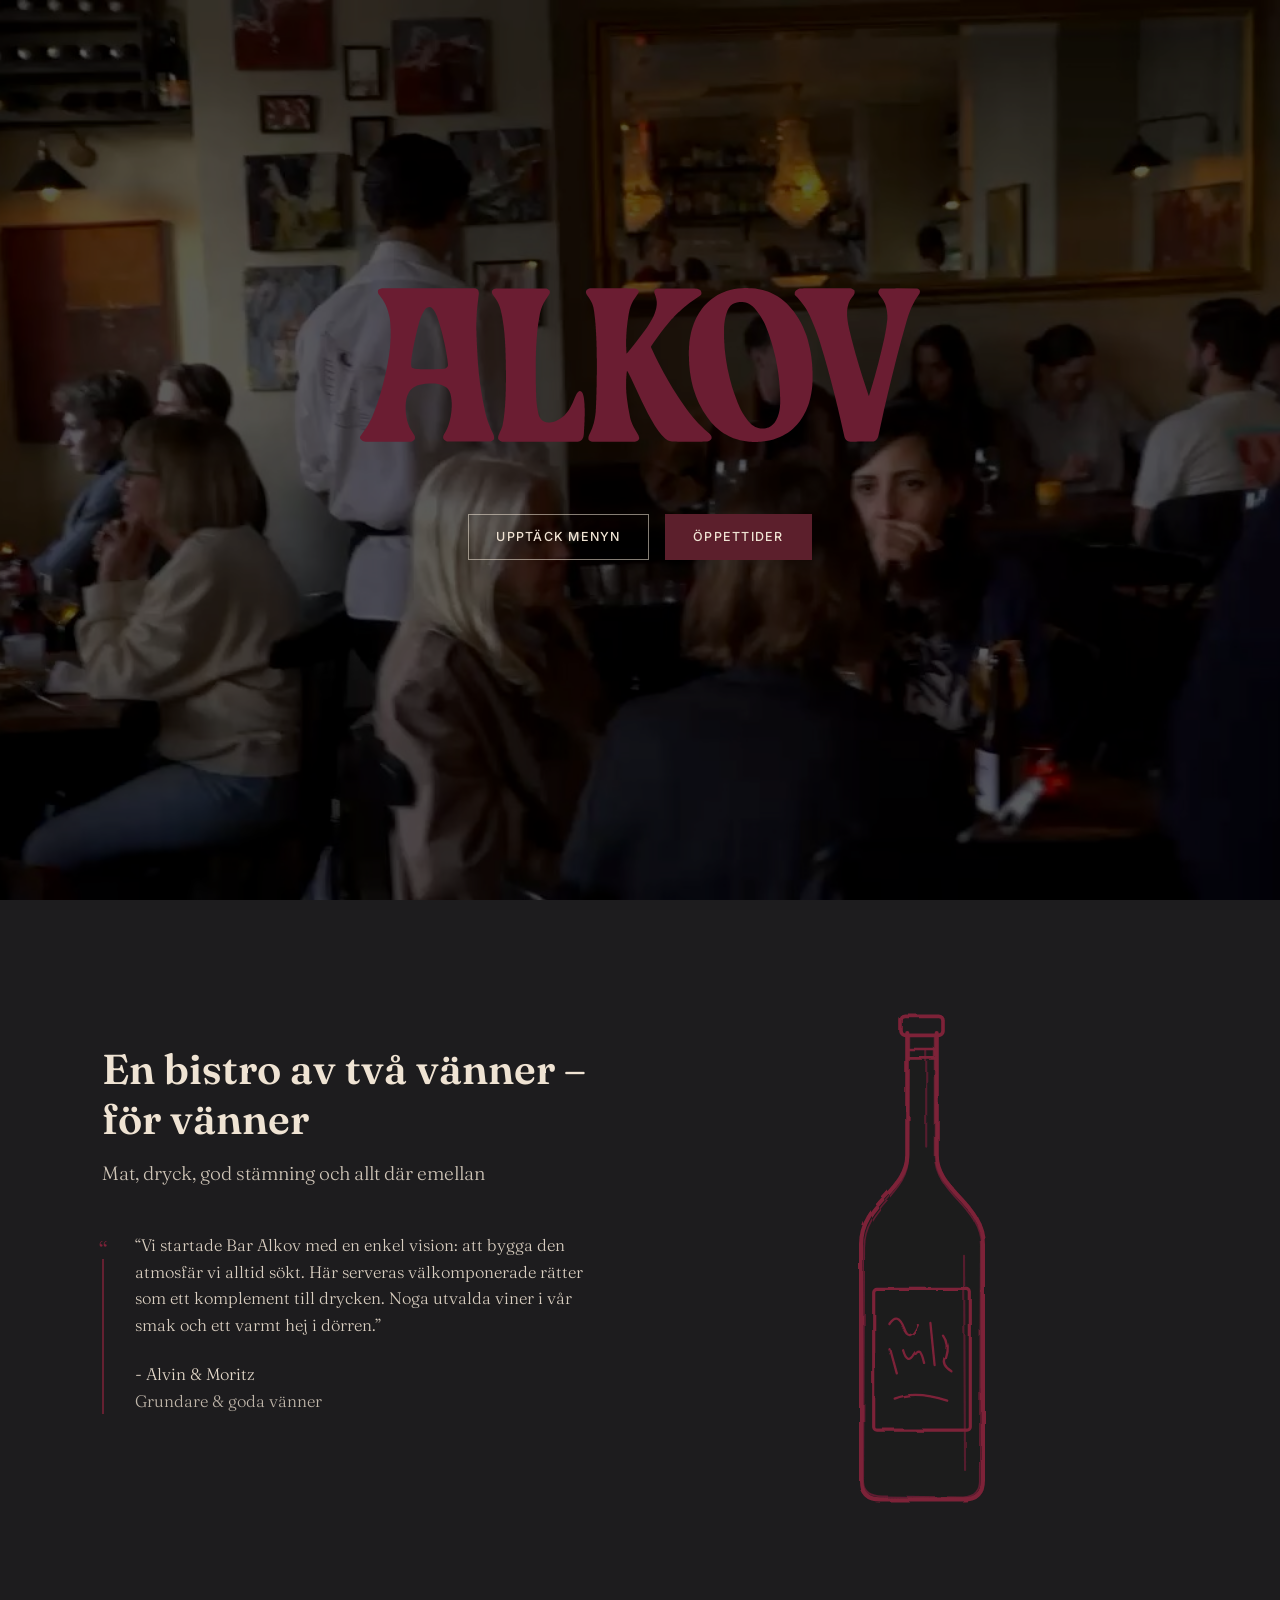
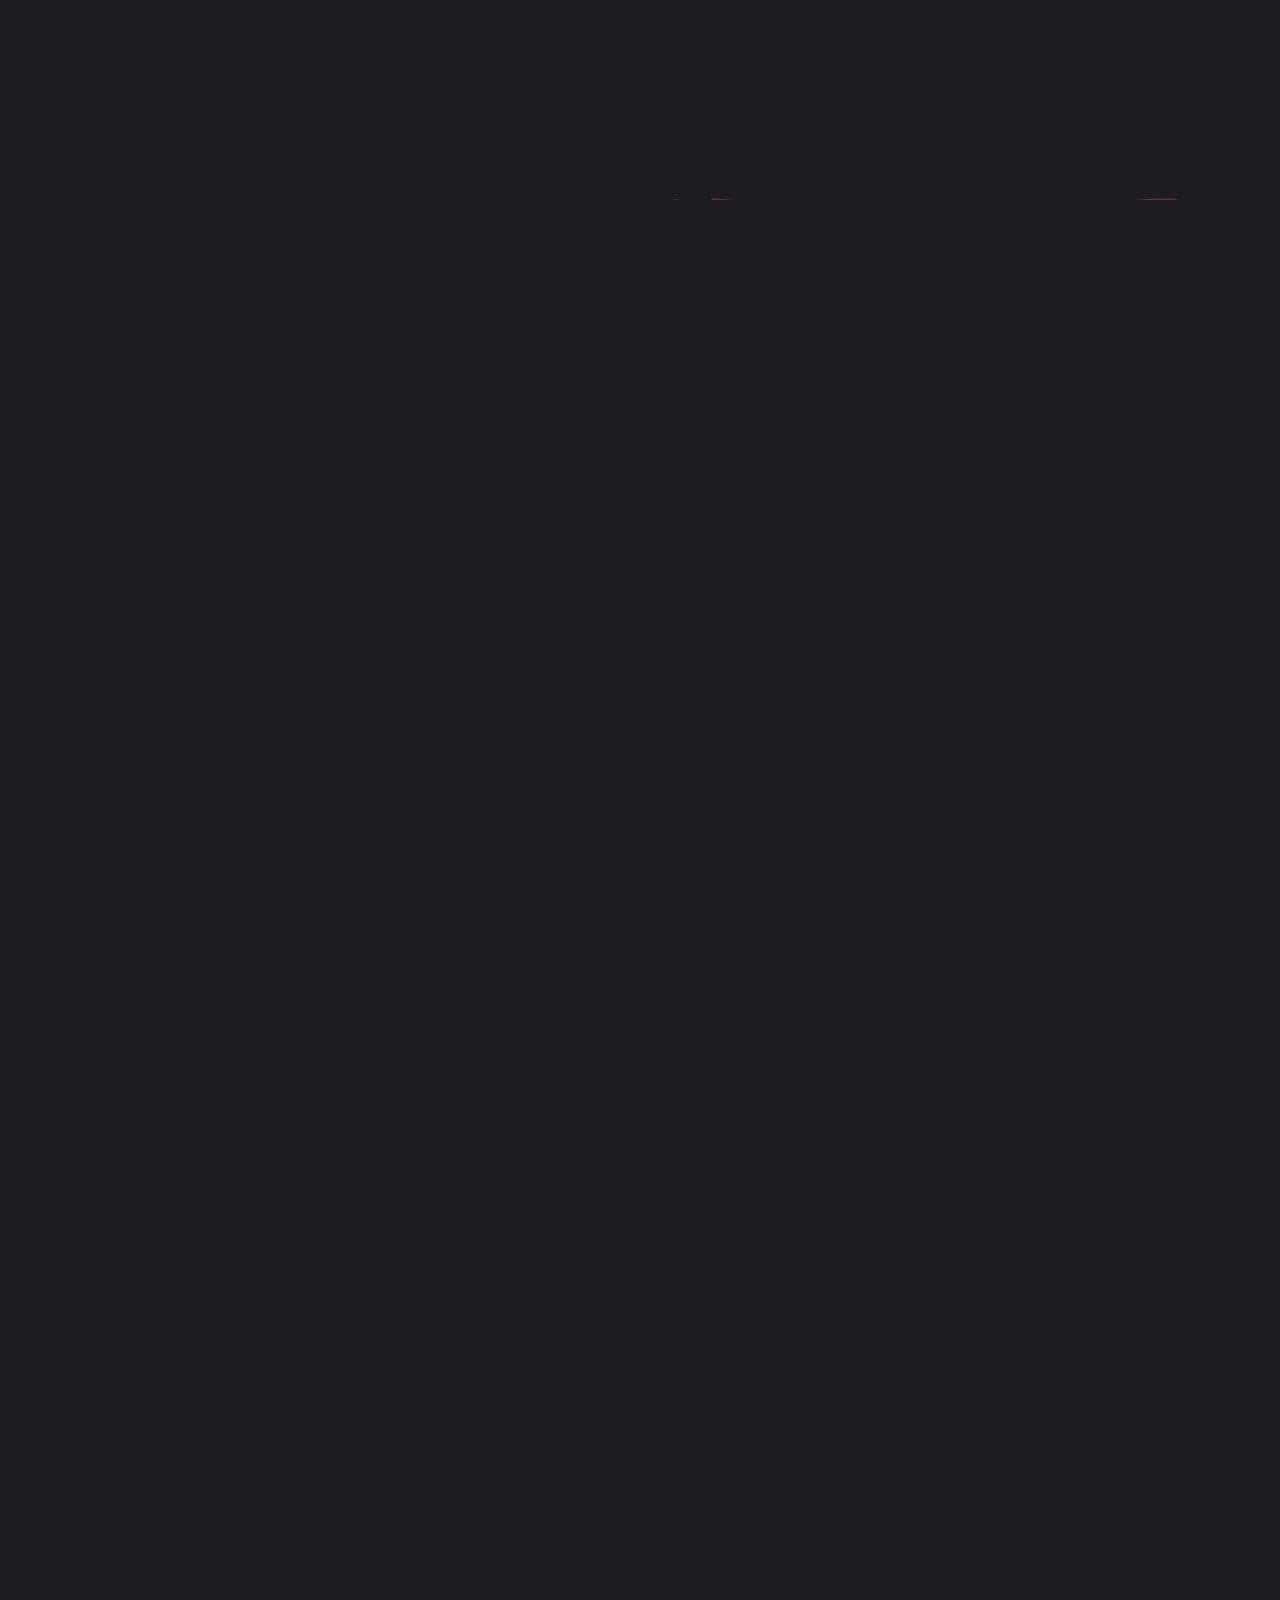
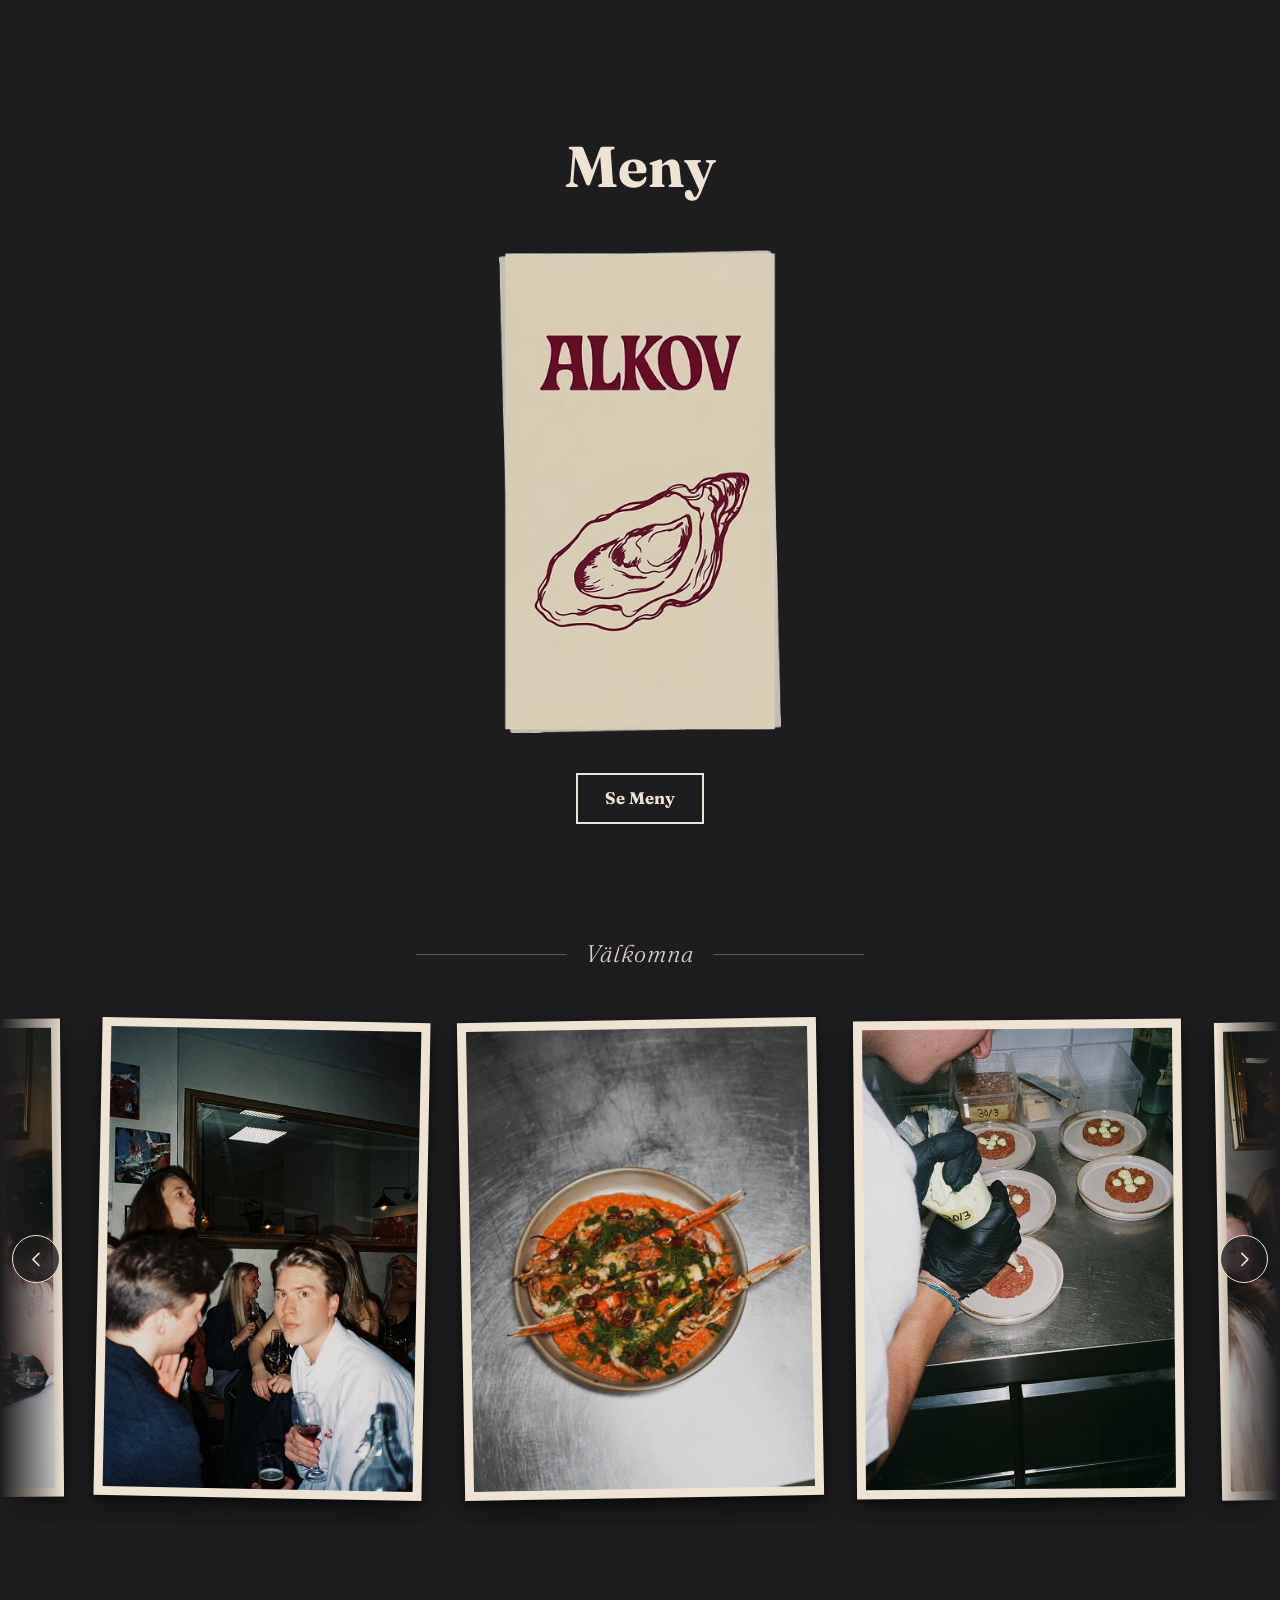
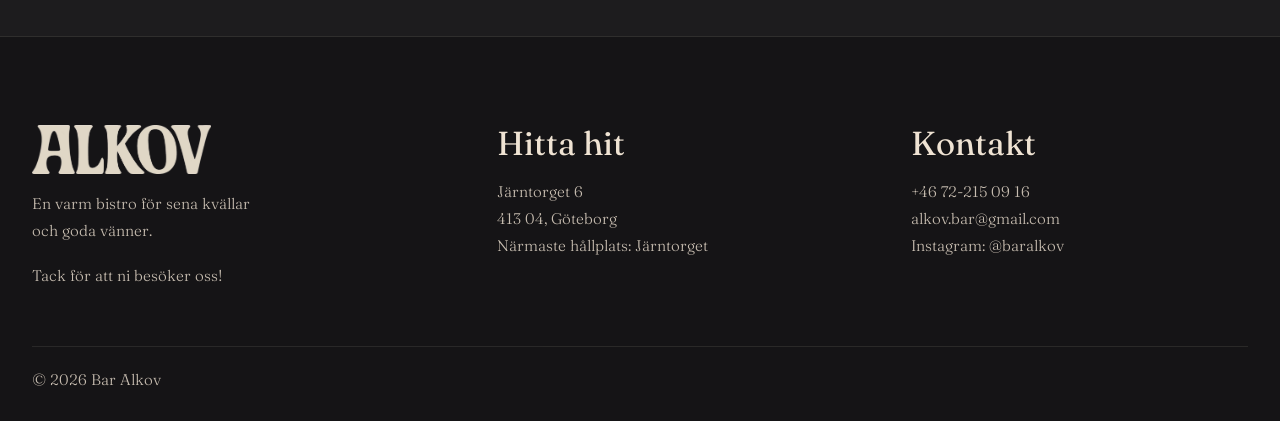
==== index.html @ d9b3ecac "Knapparna i toppen: Inter Co-Authored-By: Claude Sonnet 5.5 <noreply@anthropic.com>" ====
<!DOCTYPE html>
<html lang="sv">
<head>
  <meta charset="UTF-8">
  <meta name="viewport" content="width=device-width, initial-scale=1, viewport-fit=cover">
  <title>Alkov – Bistro</title>
  <meta name="description" content="Alkov – en bistro av två nära vänner, för nära vänner.">
  <link rel="icon" href="assets/images/favicon.svg" type="image/svg+xml">
  <script>
    /* iPhone/iPad: sidan ritas även bakom Safaris fält – sträck ut toppfilmen och vinscenen dit (se home.css, .over) */
    if ((window.CSS && CSS.supports('-webkit-touch-callout', 'none')) || /[?&]over/.test(location.search)) {
      document.documentElement.classList.add('over');
    }
  </script>
  <link rel="preconnect" href="https://fonts.googleapis.com">
  <link rel="preconnect" href="https://fonts.gstatic.com" crossorigin>
  <link href="https://fonts.googleapis.com/css2?family=Fraunces:opsz,wght@9..144,300;9..144,400;9..144,600;9..144,700&family=Inter:wght@500&display=swap" rel="stylesheet">
  <link rel="stylesheet" href="assets/css/reset.css?v=1792947465">
  <link rel="stylesheet" href="assets/css/style.css?v=1792947465">
  <link rel="stylesheet" href="assets/css/home.css?v=1792947465">
  <link rel="stylesheet" href="assets/css/nav.css?v=1792947465">
  <link rel="stylesheet" href="assets/css/footer.css?v=1792947465">
</head>
<body class="home">
  <script src="assets/js/nav.js?v=1792947465"></script>

  <!-- Hero: foto + logga -->
  <header class="hero">
    <!-- Stillbilden visas direkt. Filmen startar på en gång (autoplay, utan ljud) och tonar in över bilden. -->
    <img class="hero__photo" src="assets/images/hero-poster.jpg" alt="Gäster på Alkov" fetchpriority="high" width="1280" height="720">
    <video class="hero__video" id="heroVideo" autoplay muted loop playsinline preload="auto" aria-hidden="true" tabindex="-1"></video>
    <script>
      /* Väljer filmen direkt, innan resten av sidan ritats, så att den kan börja spela genast.
         Smala skärmar får den mindre filmen. Muted måste sättas så här för att iPhone ska släppa igenom autoplay. */
      (function () {
        var v = document.getElementById('heroVideo');
        v.defaultMuted = true; v.muted = true; v.setAttribute('muted', ''); v.setAttribute('playsinline', '');
        v.src = window.matchMedia('(max-width: 800px)').matches ? 'assets/video/hero-768.mp4' : 'assets/video/hero-1280.mp4';
        var p = v.play(); if (p && p.catch) p.catch(function () {});
      })();
    </script>
    <div class="hero__content">
      <img class="hero__logo" src="assets/images/alkov-logo.svg" alt="Alkov" width="2972" height="815">
      <div class="hero__cta">
        <a class="hero__btn hero__btn--outline" href="pages/meny.html">Upptäck menyn</a>
        <a class="hero__btn hero__btn--filled" href="#pour" data-scroll="hours">Öppettider</a>
      </div>
    </div>
  </header>

  <!-- Scrollstyrd scen: flaskan tippar, häller, vinet fyller skärmen -->
  <section class="pour" id="pour" aria-label="Om oss och öppettider">
    <div class="pour__stage">
      <div class="pour__tagline">
        <p class="pour__headline"><span>En bistro av två vänner –</span><span>för vänner</span></p>
        <p class="pour__sub">Mat, dryck, god stämning och allt där emellan</p>

        <figure class="pour__quote">
          <blockquote>
            <p>“Vi startade Bar Alkov med en enkel vision: att bygga den atmosfär vi alltid sökt. Här serveras välkomponerade rätter som ett komplement till drycken. Noga utvalda viner i vår smak och ett varmt hej i dörren.”</p>
          </blockquote>
          <figcaption>
            <p class="pour__author-name">- Alvin &amp; Moritz</p>
            <p class="pour__author-role">Grundare &amp; goda vänner</p>
          </figcaption>
        </figure>
      </div>


      <svg class="wine" id="wine" aria-hidden="true">
        <defs>
          <filter id="roughStream">
            <feTurbulence type="fractalNoise" baseFrequency="0.04" numOctaves="2" seed="7"/>
            <feDisplacementMap in="SourceGraphic" scale="3"/>
          </filter>
        </defs>
        <!-- Vinstrålen: fyllt band med handritade konturer -->
        <g class="stream" id="stream" filter="url(#roughStream)" style="display:none">
          <path class="stream__fill" id="streamFill"/>
          <path class="stream__edge" id="streamL"/>
          <path class="stream__edge" id="streamR"/>
          <path class="stream__edge stream__edge--thin" id="streamMid"/>
        </g>
        <path class="wine__body" id="wineBody"/>
        <path class="wine__line" id="wave1"/>
        <path class="wine__line wine__line--thin" id="wave2"/>
        <path class="stream__edge stream__ripple" id="ripple" filter="url(#roughStream)"/>
      </svg>

      <!-- Bandets underkant: den statiska vågen (ej animerad), sitter fast under det röda och följer med det -->
      <svg class="band-edge" id="bandEdge" viewBox="0 0 1440 120" preserveAspectRatio="none" aria-hidden="true">
        <path class="band-edge__fill" d="M0,0 H1440 V60 Q1380,100 1320,60 T1200,60 T1080,60 T960,60 T840,60 T720,60 T600,60 T480,60 T360,60 T240,60 T120,60 T0,60 Z"/>
        <path class="band-edge__line" d="M1440,76 Q1380,116 1320,76 T1200,76 T1080,76 T960,76 T840,76 T720,76 T600,76 T480,76 T360,76 T240,76 T120,76 T0,76"/>
        <path class="band-edge__line band-edge__line--thin" d="M1440,92 Q1380,128 1320,92 T1200,92 T1080,92 T960,92 T840,92 T720,92 T600,92 T480,92 T360,92 T240,92 T120,92 T0,92"/>
      </svg>

      <svg class="bottle" id="bottle" viewBox="0 0 160 480" aria-hidden="true">
        <defs>
          <filter id="rough">
            <feTurbulence type="fractalNoise" baseFrequency="0.035" numOctaves="2" seed="4"/>
            <feDisplacementMap in="SourceGraphic" scale="3.5"/>
          </filter>
        </defs>
        <g filter="url(#rough)" fill="none" stroke="currentColor" stroke-linecap="round" stroke-linejoin="round">
          <!-- kontur (dubbel för handritad känsla) -->
          <path class="bottle__glass" stroke-width="4" d="M66,24 L66,140 C66,175 22,185 22,225 L22,450 Q22,468 40,468 L120,468 Q138,468 138,450 L138,225 C138,185 94,175 94,140 L94,24"/>
          <path stroke-width="1.6" opacity=".7" d="M68,26 L67,142 C67,178 25,188 25,228 L24,452 Q25,465 42,465 L119,466 Q136,465 135,449 L136,226 C136,188 93,178 92,141 L92,26"/>
          <!-- mynning och kork -->
          <rect x="60" y="8" width="40" height="18" rx="4" stroke-width="3.5"/>
          <path stroke-width="2.5" d="M66,40 L94,40 M66,48 L94,48"/>
          <!-- etikett -->
          <rect x="34" y="268" width="92" height="134" rx="3" stroke-width="3"/>
          <path stroke-width="2.2" d="M48,300 q8,-12 14,4 t14,-2 M50,326 l6,22 m6,-22 q4,14 10,4 q6,-10 10,8 M88,300 l4,40 M100,312 q6,8 2,20 q-4,8 6,14 M54,372 q20,-8 50,2"/>
          <!-- glans -->
          <path stroke-width="2" opacity=".6" d="M120,236 L121,440 M84,40 L84,132"/>
        </g>
        <circle id="mouth" cx="80" cy="9" r="1" fill="none"/>
      </svg>

      <div class="hours" id="hours">
        <h2>Öppettider</h2>
        <dl>
          <div><dt>Måndag</dt><dd>Stängt</dd></div>
          <div><dt>Tisdag – Lördag</dt><dd>16:00 – 23:00</dd></div>
          <div><dt>Söndag</dt><dd>17:00 – 22:00</dd></div>
        </dl>

        <a class="hours__cta" href="pages/boka-bord.html">Boka bord</a>

        <!-- Teckningar bredvid öppettiderna: espresso martini till vänster, törstig gubbe till höger -->
        <div class="hours__decor" aria-hidden="true">
          <img class="hours__glass" src="assets/images/espresso-martini.png" alt="" width="966" height="1283" loading="lazy" decoding="async">
          <img class="hours__guy" src="assets/images/gubbe-torstig.png" alt="" width="952" height="1024" loading="lazy" decoding="async">
        </div>
      </div>
    </div>
  </section>


  <!-- Meny (grå bakgrund) -->
  <section class="menu" id="meny" aria-labelledby="menu-title">
    <h2 id="menu-title">Meny</h2>
    <a class="menu__card" href="pages/meny.html" aria-label="Öppna menyn">
      <img src="bilder/meny_alkov.png" alt="Alkovs meny med en ritad ostron" width="343" height="588" loading="lazy" decoding="async">
    </a>
    <a class="btn" href="pages/meny.html">Se Meny</a>
  </section>

  <!-- Välkomna: bilder att svepa genom. Lägg till eller byt bild genom att kopiera en <figure>-rad.
       Bilderna går runt i en oändlig slinga (kopior skapas av gallery.js). Bilderna ligger i assets/images/galleri/ (stående bilder funkar också, ange rätt width/height). -->
  <section class="gallery" aria-labelledby="gallery-title">
    <h2 id="gallery-title">Välkomna</h2>
    <div class="gallery__viewport">
      <button type="button" class="gallery__arrow gallery__arrow--prev" aria-label="Föregående bilder">
        <svg viewBox="0 0 24 24" aria-hidden="true"><path d="M15 5l-7 7 7 7"/></svg>
      </button>
      <div class="gallery__track" id="galleryTrack" tabindex="0" role="region" aria-label="Bilder från Alkov, svep eller använd piltangenterna">
        <figure class="print"><img src="assets/images/galleri/karusell-1.jpg" alt="Gäster och drinkar på Alkov" width="742" height="1000" loading="lazy" decoding="async"></figure>
        <figure class="print"><img src="assets/images/galleri/karusell-2.jpg" alt="Stämning på Alkov" width="540" height="800" loading="lazy" decoding="async"></figure>
        <figure class="print"><img src="assets/images/galleri/karusell-3.jpg" alt="Kväll på Alkov" width="540" height="800" loading="lazy" decoding="async"></figure>
        <figure class="print"><img src="assets/images/galleri/karusell-4.jpg" alt="Detaljer från Alkov" width="540" height="800" loading="lazy" decoding="async"></figure>
      </div>
      <button type="button" class="gallery__arrow gallery__arrow--next" aria-label="Nästa bilder">
        <svg viewBox="0 0 24 24" aria-hidden="true"><path d="M9 5l7 7-7 7"/></svg>
      </button>
    </div>
  </section>


  <script src="assets/js/hero-video.js?v=1792947465"></script>
  <script src="assets/js/main.js?v=1792947465"></script>
  <script src="assets/js/menu-card.js?v=1792947465"></script>
  <script src="assets/js/gallery.js?v=1792947465"></script>
  <script src="assets/js/footer.js?v=1792947465"></script>
  <script>
    /* Felsökning: öppna sidan med ?debug sist i adressen för att visa en liten mätruta */
    if (/[?&]debug/.test(location.search)) {
      var d = document.createElement('script'); d.src = 'assets/js/debug.js'; document.body.appendChild(d);
    }
  </script>
</body>
</html>
---- assets/css/style.css ----
:root {
  /* Alkovs färger */
  --color-dark: #1d1c1e;
  --color-wine: #5c1f2c;
  --color-bottle: #7d2238;
  --color-logo: #6b1f33;
  --color-cream: #efe3d3;
  --color-bg: var(--color-dark);
  --color-text: var(--color-cream);
  --color-accent: var(--color-bottle);

  --font-serif: "Fraunces", Georgia, serif;
  --font-body: var(--font-serif);
  --max-width: 70rem;
  --space: 1.5rem;
}

html { background: var(--color-bg); }   /* mörk bakgrund även bakom webbläsarens fält och vid överscroll */

body {
  background: var(--color-bg);
  color: var(--color-text);
  font-family: var(--font-body);
}

/* Undersidor */
main, .site-header, .site-footer {
  width: min(100% - 2 * var(--space), var(--max-width));
  margin-inline: auto;
}

.site-header {
  display: flex;
  justify-content: space-between;
  align-items: center;
  padding-block: var(--space);
}
.site-header ul { display: flex; gap: var(--space); list-style: none; padding: 0; }
.logo { font-weight: 700; text-decoration: none; font-size: 1.25rem; }

.site-footer { padding-block: var(--space); font-size: .875rem; opacity: .7; }
---- assets/css/home.css ----
/* ---------- Startsida ---------- */

.home {
  background: var(--color-dark);
  color: var(--color-cream);
  font-family: var(--font-serif);
}

/* Hero */
.hero {
  position: relative;
  height: 100vh;
  height: 100lvh;          /* hela skärmen, även bakom statusfältet och adressfältet */
  overflow: hidden;
  display: grid;
  place-items: center;
}
.hero__photo,
.hero__video {
  position: absolute;
  inset: 0;
  width: 100%;
  height: 100%;
  object-fit: cover;
  object-position: center 20%;
  filter: brightness(.36);       /* mörk "skugga" över både bild och film */
}
/* Filmen tonar in över stillbilden när den börjat spela */
.hero__video { opacity: 0; transition: opacity 1.2s ease; }
.hero__video.is-playing { opacity: 1; }
.hero__content {
  position: relative;
  display: flex;
  flex-direction: column;
  align-items: center;
  gap: clamp(2rem, 8vh, 4.5rem);
  margin-top: -4%;
}
.hero__logo {
  width: min(560px, 72vw);
  height: auto;
}
.hero__cta {
  display: flex;
  flex-wrap: wrap;
  justify-content: center;
  gap: 1rem;
}
.hero__btn {
  padding: .8rem 1.7rem;
  border: 1px solid transparent;
  color: var(--color-cream);
  font-family: "Inter", system-ui, -apple-system, "Helvetica Neue", Arial, sans-serif;
  font-size: .78rem;
  font-weight: 500;
  letter-spacing: .1em;
  text-transform: uppercase;
  text-decoration: none;
  transition: background-color .2s ease, color .2s ease, border-color .2s ease;
}
.hero__btn--outline { border-color: rgba(239, 227, 211, .55); }
.hero__btn--filled  { background: var(--color-wine); border-color: var(--color-wine); }
.hero__btn:hover,
.hero__btn:focus-visible { background: var(--color-cream); border-color: var(--color-cream); color: var(--color-dark); }
.hero__btn:focus-visible { outline: 2px solid var(--color-cream); outline-offset: 4px; }

/* Scrollscen */
.pour {
  position: relative;
  height: 260vh;           /* scrollsträckan för animationen */
}
.pour__stage {
  position: sticky;
  top: 0;
  height: 100vh;
  height: 100lvh;          /* hela skärmen, även bakom webbläsarens fält */
  overflow: hidden;
}

.pour__stage { --bottle-h: min(56vh, 70vw); }   /* flaskans höjd */

.pour__tagline {
  /* Textspalten smalnar av så att den aldrig hamnar under flaskan */
  --col: min(34rem, max(15rem, calc(72vw - 0.55 * var(--bottle-h) - 8vw - 2rem)));
  position: absolute;
  left: 8%;
  top: 16%;
  width: var(--col);
  font-weight: 600;
  line-height: 1.2;
}
/* Rubriken: alltid två rader. Teckenstorleken anpassas så att första raden ryms i spalten. */
.pour__headline {
  font-size: min(clamp(1.6rem, 3.4vw, 3rem), calc(var(--col) / 12.2));
}
.pour__headline span { display: block; white-space: nowrap; }

.pour__sub {
  margin-top: 1rem;
  font-size: clamp(1rem, 1.5vw, 1.35rem);
  font-weight: 300;
  line-height: 1.4;
  opacity: .85;
}

.pour__quote {
  --q: clamp(.95rem, 1.3vw, 1.15rem);   /* citatets teckenstorlek */
  --lh: 1.6;                              /* citatets radhöjd */
  position: relative;
  margin: clamp(1.8rem, 5vh, 3rem) 0 0;
  padding-left: clamp(1.4rem, 2.4vw, 2rem);
  border-left: 2px solid rgba(125, 34, 56, .75);   /* en gemensam linje för citat och namn */
  font-weight: 300;
}
/* Citattecknet sitter mitt på linjen, i höjd med citatets första rad. Rutan i bakgrundsfärgen
   täcker linjen längs första raden, så att linjen "börjar" under tecknet. */
.pour__quote::before {
  content: "\201C";
  position: absolute;
  left: -1px;                                    /* mitten av den 2 px breda linjen */
  top: 0;
  transform: translateX(-50%);
  box-sizing: border-box;
  height: calc(var(--q) * var(--lh));            /* exakt första radens höjd */
  padding: .3em .25em 0;                          /* tecknet ligger högt i sin ruta, så det trycks ner lite */
  font-size: 1.5rem;
  line-height: 1;
  color: var(--color-bottle);
  background: var(--color-dark);
}
.pour__quote blockquote { margin: 0; }
.pour__quote p {
  margin: 0;
  font-size: var(--q);
  line-height: var(--lh);
}
.pour__quote blockquote p { opacity: .9; }
.pour__quote figcaption { margin-top: 1.4em; }
.pour__author-name { opacity: .95; }
.pour__author-role { opacity: .78; }

.bottle {
  position: absolute;
  left: 72%;
  top: 40%;
  height: var(--bottle-h);
  width: auto;
  aspect-ratio: 160 / 480;
  color: var(--color-bottle);
  transform-origin: 50% 55%;
  transform: translate(-50%, -50%) rotate(0deg);
  will-change: transform;
}
.bottle .bottle__glass { fill: var(--color-dark); }

.wine {
  position: absolute;
  inset: 0;
  width: 100%;
  height: 100%;
  pointer-events: none;
}
.wine__body   { fill: var(--color-wine); }
/* Vinstrålen: samma handritade linjer som flaskan och vågorna */
.stream__fill { fill: var(--color-wine); stroke: none; }
.stream__edge {
  fill: none;
  stroke: var(--color-bottle);
  stroke-width: 3;
  stroke-linecap: round;
  stroke-linejoin: round;
}
.stream__edge--thin { stroke-width: 1.6; opacity: .7; stroke-dasharray: 46 16 22 12; }
.stream__ripple { stroke-width: 2.4; }
.wine__line {
  fill: none;
  stroke: var(--color-bottle);
  stroke-width: 3;
  stroke-linecap: round;
  stroke-dasharray: 140 26 60 18;
}
.wine__line--thin { stroke-width: 2; stroke-dasharray: 90 34 160 22; }

/* Öppettider */
.hours {
  position: absolute;
  top: 0;
  left: 0;
  right: 0;
  padding-inline: 1rem;
  text-align: center;
  transform: translateY(100vh);   /* JS lägger texten precis under vinytan */
  transform-origin: 50% 0;
  will-change: transform;
}
/* Storlekar följer även skärmens höjd så att texten ryms på låga skärmar */
.hours h2 {
  font-size: clamp(1.8rem, min(6vw, 6.8vh), 4.5rem);
  font-weight: 700;
  margin-bottom: min(2.5rem, 3.2vh);
}
.hours dl { display: grid; gap: min(2rem, 2.6vh); }
.hours dt { font-size: clamp(1.1rem, min(2.4vw, 3.5vh), 2rem); font-weight: 600; }
.hours dd { margin: 0; font-size: clamp(.95rem, min(1.8vw, 2.8vh), 1.5rem); opacity: .85; }

/* Bandets underkant (statisk våg som följer med det röda) */
.pour__stage { --wave-h: clamp(80px, 11vw, 160px); }
.band-edge {
  position: absolute;
  left: 0;
  top: 0;
  width: 100%;
  height: var(--wave-h);
  pointer-events: none;
  will-change: transform;
  transform: translateY(100vh);
}
.band-edge__fill { fill: var(--color-wine); }
.band-edge__line {
  fill: none;
  stroke: var(--color-bottle);
  stroke-width: 3;
  stroke-linecap: round;
  stroke-dasharray: 140 26 60 18;
  vector-effect: non-scaling-stroke;
}
.band-edge__line--thin { stroke-width: 2; stroke-dasharray: 90 34 160 22; }

.hours__cta {
  display: inline-block;
  margin-top: min(2.6rem, 4.4vh);
  padding: .85rem 2.1rem;
  border: 2px solid var(--color-cream);
  background: var(--color-cream);
  color: var(--color-wine);
  font-size: .9rem;
  font-weight: 700;
  letter-spacing: .12em;
  text-transform: uppercase;
  text-decoration: none;
  pointer-events: auto;            /* knappen går att klicka även om resten av öppettiderna är en dekor */
  transition: background-color .2s ease, color .2s ease;
}
.hours__cta:hover,
.hours__cta:focus-visible { background: transparent; color: var(--color-cream); }
.hours__cta:focus-visible { outline: 2px solid var(--color-cream); outline-offset: 4px; }

/* Teckningar vid öppettiderna */
.hours__decor {
  position: absolute;
  inset: 0;
  pointer-events: none;
}
.hours__glass,
.hours__guy {
  position: absolute;
  height: auto;
}
.hours__decor { --gap: clamp(5.5rem, 22vw, 30rem); }  /* avstånd från mitten till teckningarna */
.hours__glass {
  right: calc(50% + var(--gap));
  top: 18%;
  width: clamp(120px, min(21vw, 27vh), 300px);
}
.hours__guy {
  left: calc(50% + var(--gap));
  top: 36%;
  width: clamp(125px, min(20vw, 26vh), 290px);
}
/* Teckningarna ligger alltid bredvid texten. Får de inte plats klipps de av i skärmkanten. */

/* Meny */
.menu {
  display: flex;
  flex-direction: column;
  align-items: center;
  gap: clamp(1.5rem, 4vw, 2.5rem);
  padding: clamp(2rem, 5vw, 4rem) 1rem clamp(4rem, 10vw, 7rem);
  text-align: center;
  background: var(--color-dark);
}
.menu h2 {
  font-size: clamp(2.2rem, 5vw, 3.6rem);
  font-weight: 700;
}
.menu__card {
  display: block;
  width: clamp(180px, 22vw, 300px);
  transition: transform .25s ease;
}
.menu__card img { width: 100%; height: auto; }
.menu__card:hover,
.menu__card:focus-visible { transform: translateY(-4px) rotate(-1deg); }
/* Smal skärm: samma lyft som vid hover när kortet ligger mitt på skärmen (klassen sätts av menu-card.js) */
@media (max-width: 800px) {
  .menu__card.is-centered { transform: translateY(-4px) rotate(-1deg); }
}

/* Välkomna: bilder som fotografier utlagda på bordet, man sveper i sidled */
.gallery {
  padding-block: 0 clamp(4rem, 10vw, 7rem);
  background: var(--color-dark);
  text-align: center;
}
.gallery h2 {
  /* mindre och lugnare än "Meny": en kursiv hälsning mellan två tunna linjer */
  display: flex;
  align-items: center;
  gap: 1.2rem;
  width: min(100% - 2.5rem, 28rem);
  margin: 0 auto clamp(.8rem, 2vw, 1.4rem);
  font-size: clamp(1.15rem, 2.2vw, 1.5rem);
  font-weight: 300;
  font-style: italic;
  letter-spacing: .04em;
  color: var(--color-cream);
  opacity: .9;
}
.gallery h2::before, .gallery h2::after {
  content: "";
  flex: 1;
  height: 1px;
  background: currentColor;
  opacity: .35;
}
.gallery__viewport { position: relative; }
.gallery__track {
  display: flex;
  align-items: center;
  gap: clamp(1.2rem, 3vw, 2.2rem);
  padding: 1.6rem max(1.25rem, calc((100vw - 76rem) / 2));
  overflow-x: auto;
  scroll-snap-type: x proximity;
  overscroll-behavior-x: contain;
  scroll-padding-inline: max(1.25rem, calc((100vw - 76rem) / 2));
  scrollbar-width: none;
  -webkit-overflow-scrolling: touch;
  /* kanterna tonar ut, så man ser att det finns mer att svepa till */
  -webkit-mask-image: linear-gradient(90deg, transparent, #000 5%, #000 95%, transparent);
          mask-image: linear-gradient(90deg, transparent, #000 5%, #000 95%, transparent);
}
.gallery__track::-webkit-scrollbar { display: none; }
.gallery__track:focus-visible { outline: 2px solid var(--color-cream); outline-offset: -4px; }

.print {
  flex: none;
  margin: 0;
  padding: .55rem;                       /* vit kant som på ett papperskopierat foto, som menykortet */
  background: var(--color-cream);
  box-shadow: 0 .9rem 1.8rem rgba(0, 0, 0, .45), 0 .15rem .4rem rgba(0, 0, 0, .4);
  scroll-snap-align: center;
  transform: rotate(var(--tilt, -1deg));
  transition: transform .3s ease;
}
.print:nth-child(even) { --tilt: 1.1deg; }
.print:nth-child(3n) { --tilt: -.5deg; }
.print img {
  display: block;
  height: clamp(300px, 62vw, 460px);     /* samma höjd på alla, bredden följer bildens format */
  width: auto;
  max-width: none;
  filter: brightness(.9);
}
.print:hover { transform: rotate(0deg) translateY(-6px); }

.gallery__arrow {
  position: absolute;
  top: 50%;
  z-index: 2;
  display: grid;
  place-items: center;
  width: 3rem;
  height: 3rem;
  transform: translateY(-50%);
  border: 1.5px solid var(--color-cream);
  border-radius: 50%;
  background: rgba(29, 28, 30, .78);
  color: var(--color-cream);
  cursor: pointer;
  transition: background-color .2s ease, color .2s ease;
}
.gallery__arrow[hidden] { display: none; }
.gallery__arrow--prev { left: max(.75rem, calc((100vw - 76rem) / 2 - 1.5rem)); }
.gallery__arrow--next { right: max(.75rem, calc((100vw - 76rem) / 2 - 1.5rem)); }
.gallery__arrow svg { width: 1.3rem; height: 1.3rem; fill: none; stroke: currentColor; stroke-width: 1.8; stroke-linecap: round; stroke-linejoin: round; }
.gallery__arrow:hover, .gallery__arrow:focus-visible { background: var(--color-cream); color: var(--color-dark); }
.gallery__arrow:focus-visible { outline: 2px solid var(--color-cream); outline-offset: 3px; }
/* pilarna behövs bara där man har mus; på telefon sveper man */
@media (hover: none) { .gallery__arrow { display: none; } }

.btn {
  display: inline-block;
  padding: .7rem 1.7rem;
  border: 2px solid var(--color-cream);
  color: var(--color-cream);
  font-weight: 700;
  font-size: 1.05rem;
  text-decoration: none;
  transition: background-color .2s ease, color .2s ease;
}
.btn:hover,
.btn:focus-visible { background: var(--color-cream); color: var(--color-dark); }
.menu a:focus-visible { outline: 3px solid var(--color-cream); outline-offset: 4px; }

@media (prefers-reduced-motion: reduce) {
  .menu__card, .btn, .print, .gallery__arrow { transition: none; }
  .menu__card:hover, .menu__card:focus-visible, .menu__card.is-centered { transform: none; }
}


/* Mobil */
/* Smal skärm: flaskan hoppar ner under texten och spalten får hela bredden */
@media (max-width: 800px) {
  .pour__tagline { --col: min(88vw, 36rem); top: max(5%, calc(env(safe-area-inset-top, 0px) + 14px)); left: 6%; }
  .pour__quote { --q: .92rem; --lh: 1.55; }
  .bottle { left: 62%; top: 70%; z-index: 1; }
  /* vinet ligger över flaskan så att det täcker den när det stiger */
  .wine, .band-edge { z-index: 2; }
  .hours { z-index: 3; }
}

/* ---------- iPhone/iPad: låt sidan synas bakom Safaris fält ----------
   Safari på iPhone ritar sidan även bakom statusfältet (klockan) och adressfältet, men själva
   "skärmen" som sidan räknar med slutar före dem. Därför sträcker vi ut toppfilmen och
   vinscenen en bit utanför den ytan, så att de syns bakom fälten i stället för grå bakgrund.
   Klassen .over sätts av ett litet skript i <head> (bara på iPhone/iPad, eller med ?over i adressen). */
.over { --over-top: 70px; --over-bot: 110px; }

/* toppen: filmen går upp bakom klockan och ner bakom adressfältet */
.over .hero {
  height: calc(100lvh + var(--over-bot));
  padding-bottom: var(--over-bot);          /* loggan och knapparna ligger kvar mitt på den synliga ytan */
  overflow: visible;
  clip-path: inset(calc(-1 * var(--over-top)) 0 0 0);
}
.over .hero__photo,
.over .hero__video {
  top: calc(-1 * var(--over-top));
  height: calc(100% + var(--over-top));
}

/* vinscenen: vinet fortsätter ner bakom adressfältet medan det stiger */
.over .pour__stage {
  overflow-x: clip;                          /* inget får sticka ut i sidled (då blir sidan för bred) */
  overflow-y: visible;
  clip-path: inset(calc(-1 * var(--over-top)) 0 calc(-1 * var(--over-bot)) 0);
}
.over .wine { overflow: visible; }
.over body { overflow-x: clip; }            /* extra skydd mot att sidan blir bredare än skärmen */
---- assets/css/nav.css ----
/* ---------- Navigering högst upp (byggs av nav.js) ---------- */

:root { --nav-h: 4.25rem; }

.site-nav {
  position: fixed;
  inset: 0 0 auto 0;
  z-index: 60;
  padding-top: env(safe-area-inset-top, 0px);
  background: rgba(21, 20, 22, .94);
  -webkit-backdrop-filter: blur(10px);
          backdrop-filter: blur(10px);
  border-bottom: 1px solid rgba(239, 227, 211, .1);
  color: var(--color-cream, #efe3d3);
  font-family: var(--font-serif, "Fraunces", Georgia, serif);
  transition: background-color .3s ease, border-color .3s ease;
}
.site-nav__bar {
  display: grid;
  grid-template-columns: 1fr auto 1fr;      /* loggan till vänster, länkarna mitt på skärmen, Boka bord till höger */
  align-items: center;
  gap: 1.5rem;
  width: min(100% - 2.5rem, 76rem);
  height: var(--nav-h);
  margin-inline: auto;
}
.site-nav__logo { display: block; justify-self: start; }
.site-nav__logo img { display: block; width: auto; height: 1.7rem; }

.site-nav__links { display: contents; }
.site-nav__links ul { display: flex; gap: clamp(1.5rem, 3.5vw, 3rem); margin: 0; padding: 0; list-style: none; }
.site-nav__links a {
  color: inherit;
  font-size: 1rem;
  font-weight: 600;
  text-decoration: none;
}
.site-nav__links ul a {
  padding-block: .35rem;
  background: linear-gradient(currentColor, currentColor) 0 100% / 0 1.5px no-repeat;
  transition: background-size .25s ease;
}
.site-nav__links ul a:hover,
.site-nav__links ul a:focus-visible,
.site-nav__links ul a[aria-current="page"] { background-size: 100% 1.5px; }

/* Boka bord: samma ljusa knapp som "Boka bord" under öppettiderna */
.site-nav__cta {
  justify-self: end;
  padding: .6rem 1.3rem;
  border-radius: 999px;
  background: var(--color-cream, #efe3d3);
  color: var(--color-wine, #5c1f2c) !important;
  font-size: .85rem !important;
  letter-spacing: .08em;
  text-transform: uppercase;
  transition: background-color .2s ease, transform .2s ease;
}
.site-nav__cta:hover { background: #fff; transform: translateY(-1px); }
.site-nav a:focus-visible { outline: 2px solid var(--color-cream, #efe3d3); outline-offset: 3px; border-radius: 4px; }

.site-nav__burger { display: none; }

/* Startsidan: högst upp syns ingenting av fältet (hela filmen och den stora loggan får synas),
   och när man scrollat glider hela fältet in */
.site-nav--home { transition: opacity .3s ease, transform .3s ease, visibility 0s, background-color .3s ease; }
.site-nav--home:not(.is-scrolled):not(.is-open) {
  opacity: 0;
  visibility: hidden;
  transform: translateY(-.75rem);
  pointer-events: none;
  transition: opacity .3s ease, transform .3s ease, visibility 0s .3s;
}

/* Undersidor: innehållet börjar under fältet */
body:not(.home) { padding-top: calc(var(--nav-h) + env(safe-area-inset-top, 0px)); }

@media (max-width: 800px) {
  :root { --nav-h: 3.75rem; }
  .site-nav__bar { display: flex; justify-content: space-between; }
  .site-nav.is-open { background: #151416; -webkit-backdrop-filter: none; backdrop-filter: none; }   /* fältet och menyn under är samma färg */
  .site-nav__burger {
    display: grid;
    gap: 5px;
    align-content: center;
    width: 2.75rem;
    height: 2.75rem;
    margin-right: -.6rem;
    border: 0;
    background: none;
    color: inherit;
    cursor: pointer;
  }
  .site-nav__burger span { display: block; width: 1.5rem; height: 2px; margin-inline: auto; background: currentColor; border-radius: 2px; transition: transform .25s ease, opacity .2s ease; }
  .is-open .site-nav__burger span:nth-child(1) { transform: translateY(7px) rotate(45deg); }
  .is-open .site-nav__burger span:nth-child(2) { opacity: 0; }
  .is-open .site-nav__burger span:nth-child(3) { transform: translateY(-7px) rotate(-45deg); }

  .site-nav__links {
    display: flex;
    position: absolute;
    inset: 100% 0 auto 0;
    flex-direction: column;
    align-items: stretch;
    gap: 1.5rem;
    padding: 1.25rem 1.25rem 1.75rem;
    background: #151416;
    border-bottom: 1px solid rgba(239, 227, 211, .1);
    visibility: hidden;
    opacity: 0;
    transform: translateY(-6px);
    transition: opacity .25s ease, transform .25s ease, visibility 0s .25s;
  }
  .is-open .site-nav__links { visibility: visible; opacity: 1; transform: none; transition-delay: 0s; }
  .site-nav__links ul { flex-direction: column; gap: .4rem; }
  .site-nav__links ul a { display: inline-block; font-size: 1.5rem; font-weight: 400; }
  .site-nav__cta { text-align: center; padding: .9rem 1.3rem; }
}
@media (prefers-reduced-motion: reduce) { .site-nav, .site-nav--home, .site-nav__links, .site-nav__cta { transition: none; } }
---- assets/css/footer.css ----
/* ---------- Sidfot (gemensam för alla sidor, byggs av footer.js) ---------- */

.page-footer {
  --footer-bg: #151416;               /* lite mörkare än sidan, så att sidfoten skiljer sig */
  background: var(--footer-bg);
  color: var(--color-cream, #efe3d3);
  font-family: var(--font-serif, "Fraunces", Georgia, serif);
  border-top: 1px solid rgba(239, 227, 211, .12);   /* samma grå linje som längre ned */
}

.page-footer__inner {
  display: grid;
  grid-template-columns: 1.15fr 1fr 1fr;
  gap: clamp(2rem, 6vw, 5rem);
  width: min(100% - 2rem, 76rem);
  margin-inline: auto;
  padding-block: clamp(3rem, 7vw, 5.5rem) clamp(2rem, 5vw, 3.5rem);
}

.page-footer__brand img { display: block; width: clamp(130px, 14vw, 190px); height: auto; }
.page-footer__brand p { margin-top: 1.1rem; max-width: 24ch; }

.page-footer h2 {
  margin-bottom: 1.1rem;
  font-size: clamp(1.7rem, 2.6vw, 2.3rem);
  font-weight: 400;
  line-height: 1.1;
}

.page-footer p,
.page-footer address,
.page-footer li {
  font-size: clamp(.95rem, 1.2vw, 1.05rem);
  font-weight: 300;
  line-height: 1.75;
  font-style: normal;
  opacity: .82;
}
.page-footer ul { margin: 0; padding: 0; list-style: none; }
.page-footer address { display: grid; }

.page-footer a {
  color: inherit;
  text-decoration: none;
  background: linear-gradient(currentColor, currentColor) 0 100% / 0 1px no-repeat;
  transition: background-size .25s ease;
}
.page-footer a:hover,
.page-footer a:focus-visible { background-size: 100% 1px; }
.page-footer a:focus-visible { outline: 2px solid var(--color-cream, #efe3d3); outline-offset: 3px; }
.page-footer__brand a { background: none; }

.page-footer__legal {
  width: min(100% - 2rem, 76rem);
  margin: 0 auto;
  padding-block: 1.25rem calc(1.75rem + env(safe-area-inset-bottom, 0px));   /* ovanför hemknappen/adressfältet */
  border-top: 1px solid rgba(239, 227, 211, .12);
  font-size: .85rem;
  opacity: .55;
}

@media (max-width: 760px) {
  .page-footer__inner { grid-template-columns: 1fr; gap: 2.25rem; }
  .page-footer__brand p { max-width: none; }
}

/* På undersidor ligger sidfoten längst ner i fönstret även när innehållet är kort */
body:not(.home) { display: flex; flex-direction: column; min-height: 100vh; }
body:not(.home) .page-footer { margin-top: auto; }

/* Ytan under sidans slut (bakom adressfältet på mobil) får sidfotens färg, så att det inte blir en grå remsa */
html { background: #151416; }
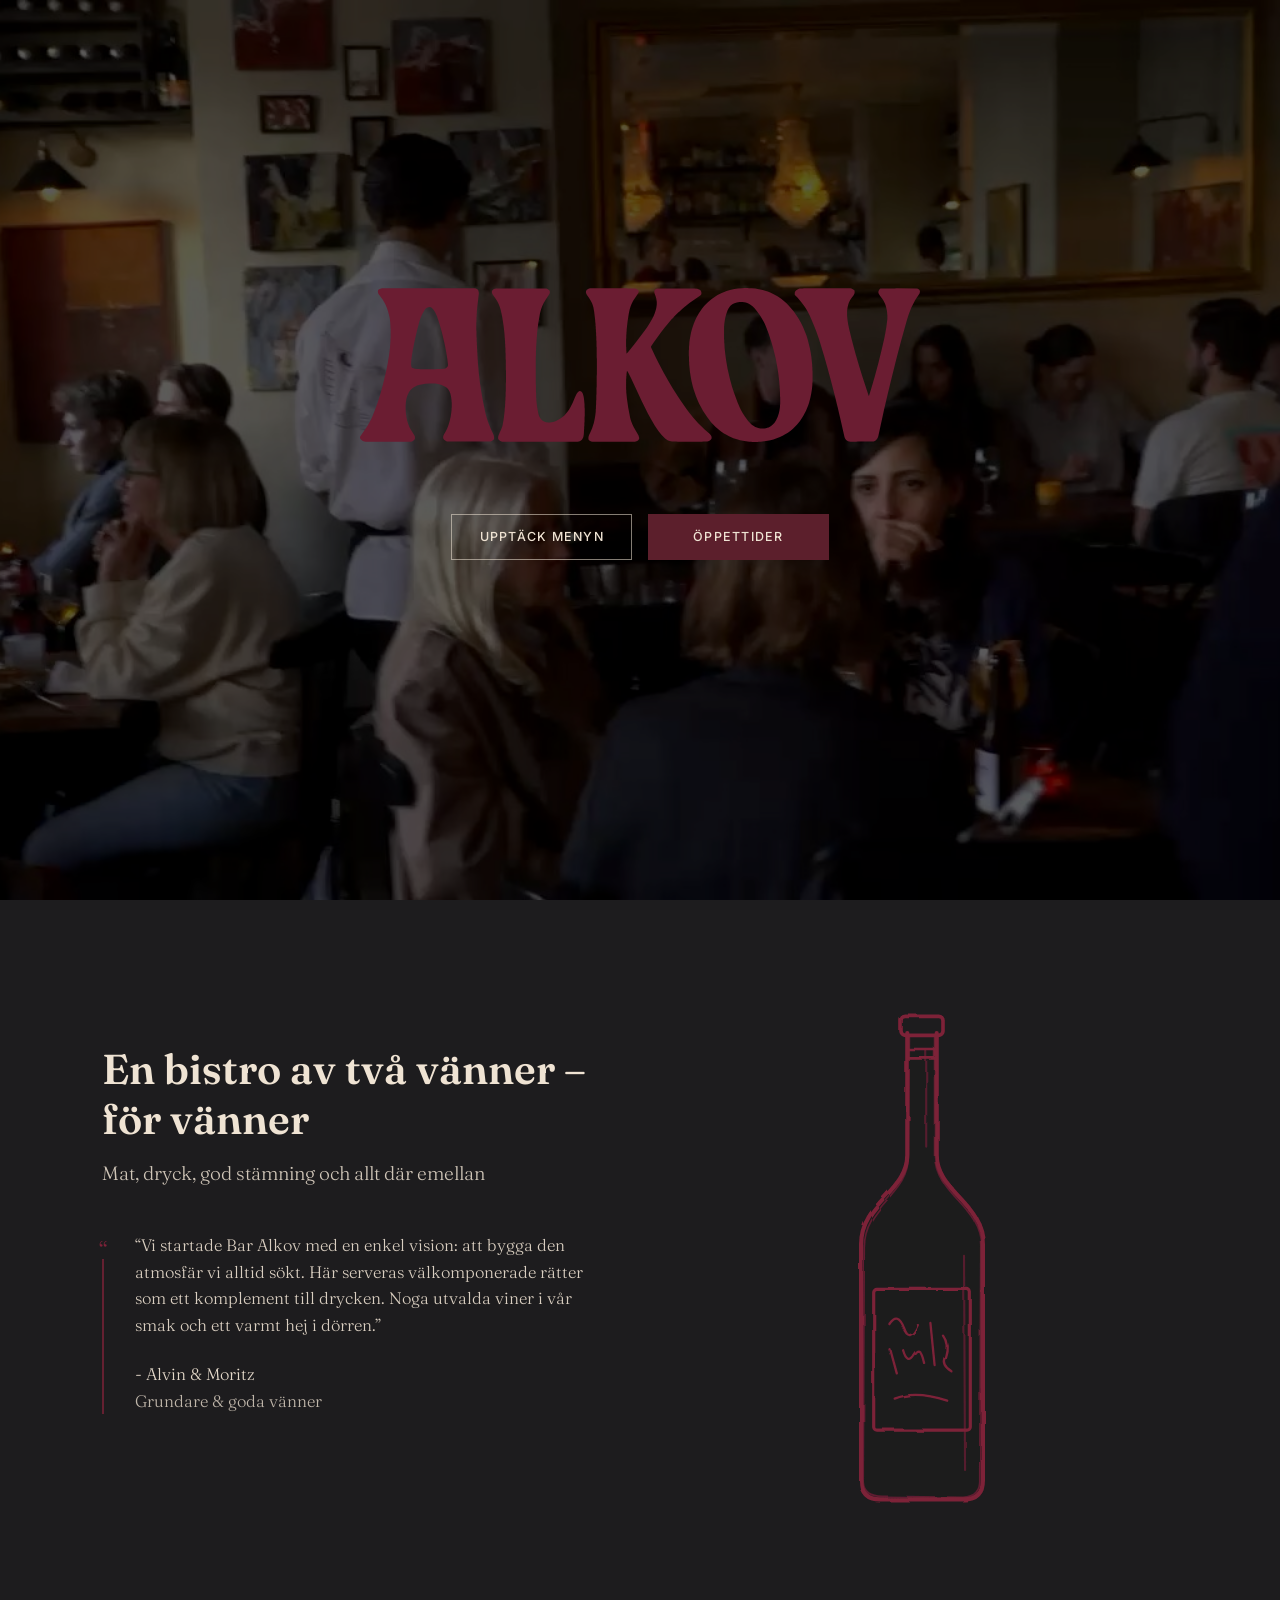
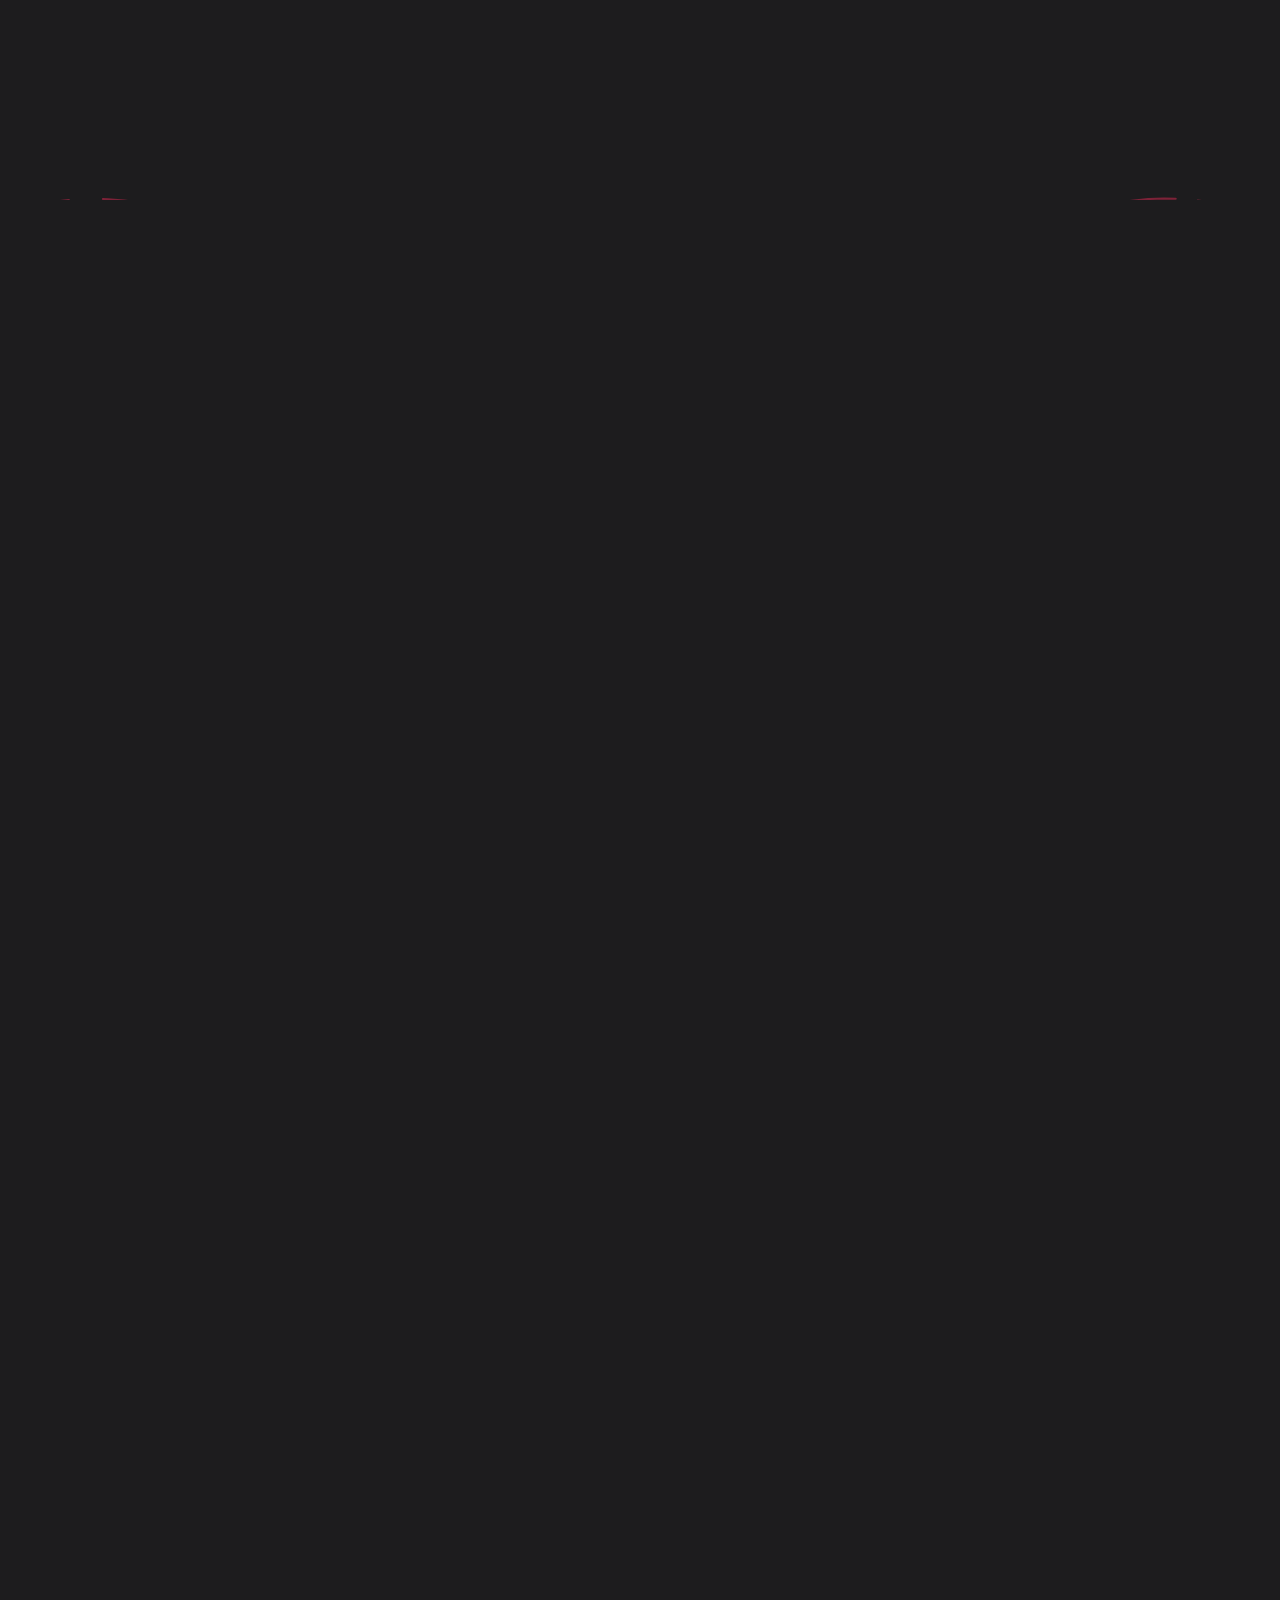
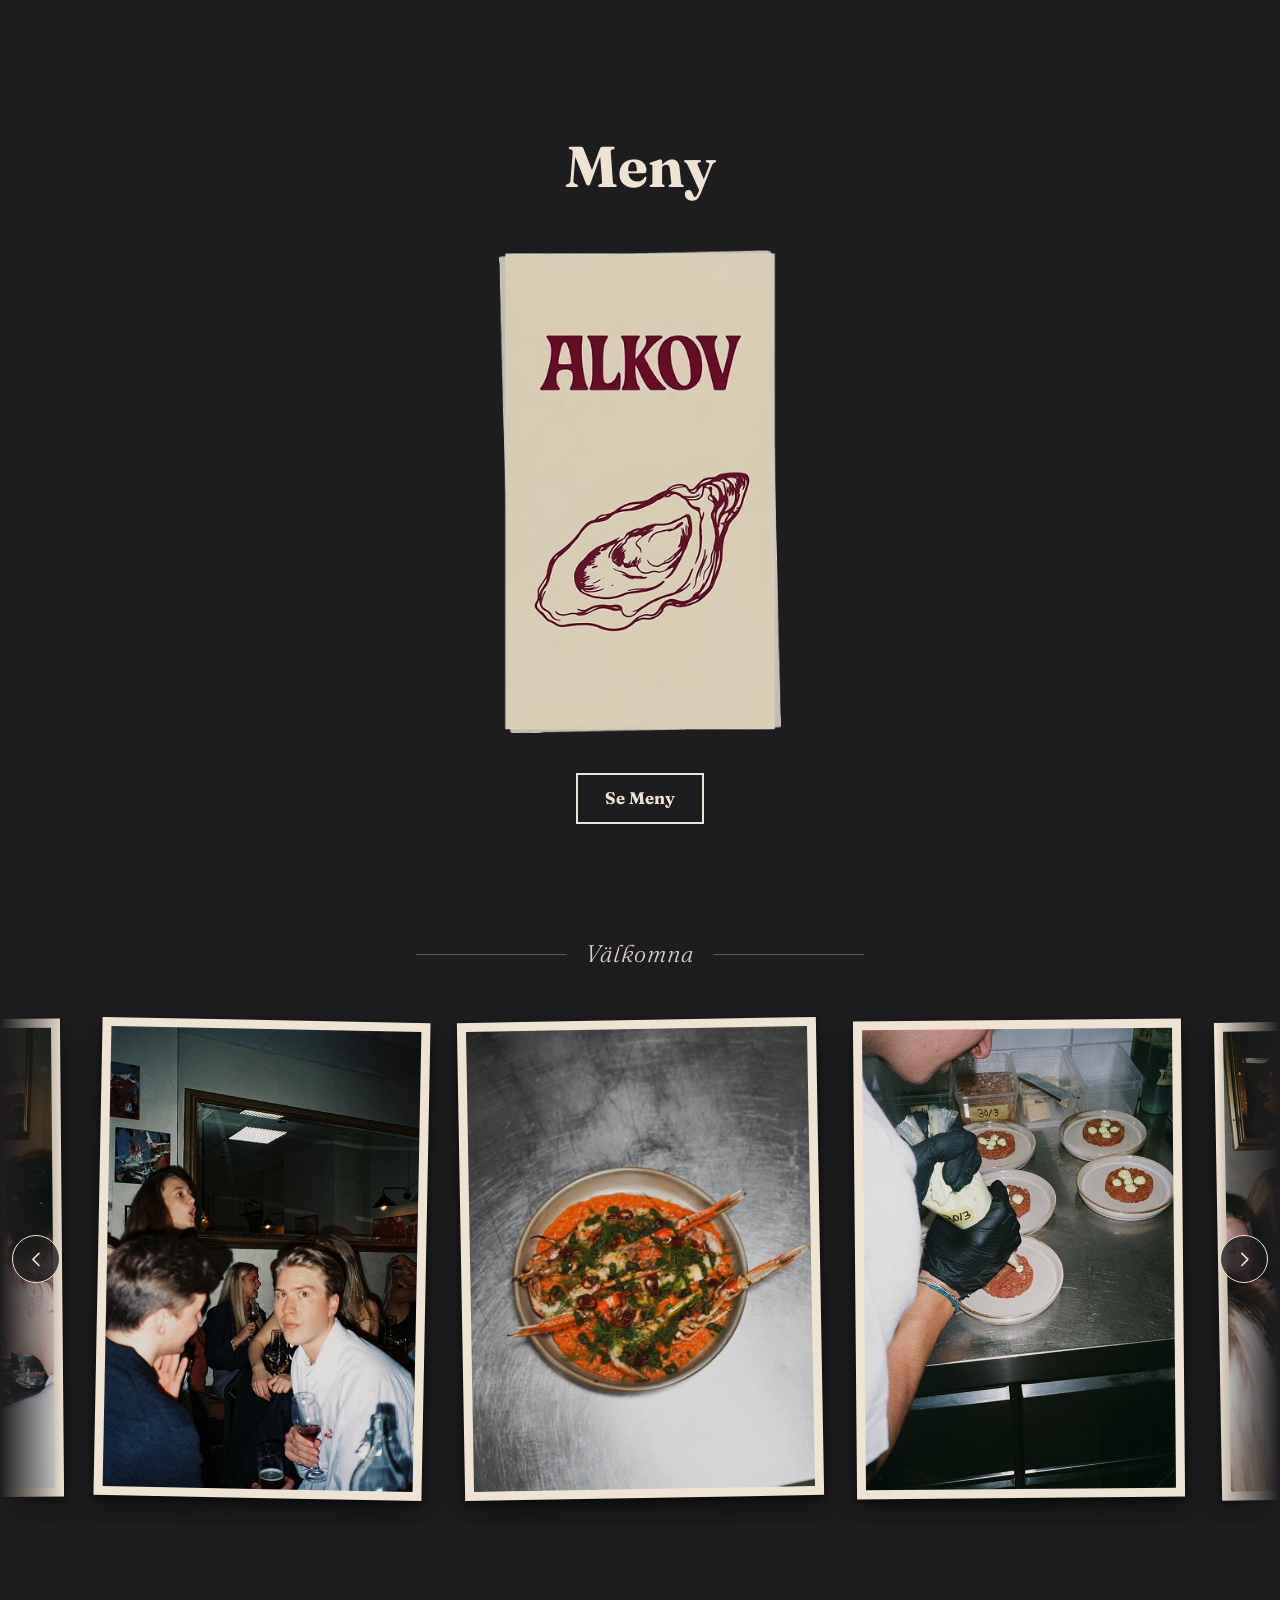
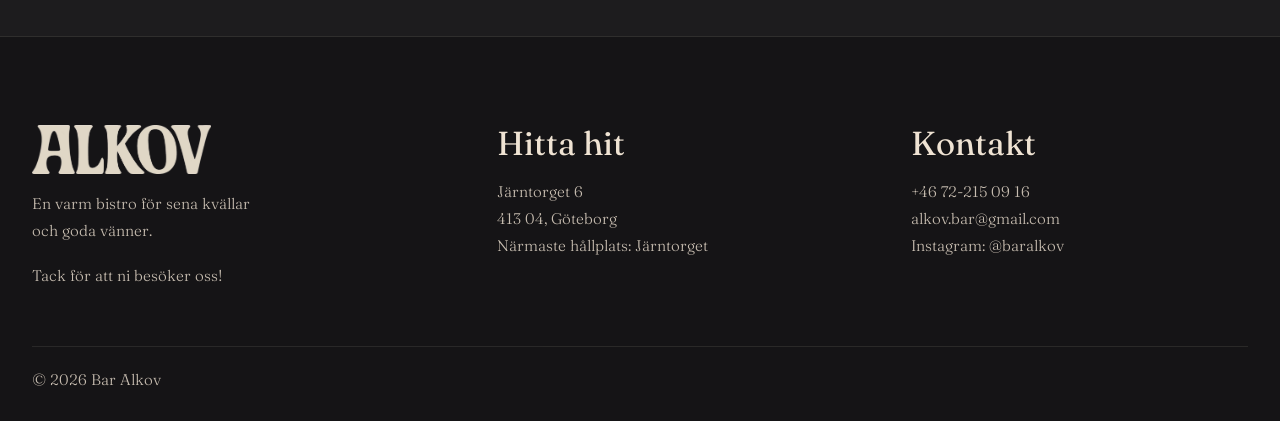
==== commit 8b1547ab: "Knapparna i toppen lika breda Co-Authored-By: Claude Sonnet 5.5 <noreply@anthropic.com>" ====
--- a/index.html
+++ b/index.html
@@ -15,14 +15,14 @@
   <link rel="preconnect" href="https://fonts.googleapis.com">
   <link rel="preconnect" href="https://fonts.gstatic.com" crossorigin>
   <link href="https://fonts.googleapis.com/css2?family=Fraunces:opsz,wght@9..144,300;9..144,400;9..144,600;9..144,700&family=Inter:wght@500&display=swap" rel="stylesheet">
-  <link rel="stylesheet" href="assets/css/reset.css?v=1792947465">
-  <link rel="stylesheet" href="assets/css/style.css?v=1792947465">
-  <link rel="stylesheet" href="assets/css/home.css?v=1792947465">
-  <link rel="stylesheet" href="assets/css/nav.css?v=1792947465">
-  <link rel="stylesheet" href="assets/css/footer.css?v=1792947465">
+  <link rel="stylesheet" href="assets/css/reset.css?v=1792947611">
+  <link rel="stylesheet" href="assets/css/style.css?v=1792947611">
+  <link rel="stylesheet" href="assets/css/home.css?v=1792947611">
+  <link rel="stylesheet" href="assets/css/nav.css?v=1792947611">
+  <link rel="stylesheet" href="assets/css/footer.css?v=1792947611">
 </head>
 <body class="home">
-  <script src="assets/js/nav.js?v=1792947465"></script>
+  <script src="assets/js/nav.js?v=1792947611"></script>
 
   <!-- Hero: foto + logga -->
   <header class="hero">
@@ -167,11 +167,11 @@
   </section>
 
 
-  <script src="assets/js/hero-video.js?v=1792947465"></script>
-  <script src="assets/js/main.js?v=1792947465"></script>
-  <script src="assets/js/menu-card.js?v=1792947465"></script>
-  <script src="assets/js/gallery.js?v=1792947465"></script>
-  <script src="assets/js/footer.js?v=1792947465"></script>
+  <script src="assets/js/hero-video.js?v=1792947611"></script>
+  <script src="assets/js/main.js?v=1792947611"></script>
+  <script src="assets/js/menu-card.js?v=1792947611"></script>
+  <script src="assets/js/gallery.js?v=1792947611"></script>
+  <script src="assets/js/footer.js?v=1792947611"></script>
   <script>
     /* Felsökning: öppna sidan med ?debug sist i adressen för att visa en liten mätruta */
     if (/[?&]debug/.test(location.search)) {
--- a/assets/css/home.css
+++ b/assets/css/home.css
@@ -41,13 +41,17 @@
   height: auto;
 }
 .hero__cta {
-  display: flex;
-  flex-wrap: wrap;
+  display: grid;
+  grid-auto-flow: column;
+  grid-auto-columns: 1fr;      /* alla knappar lika breda som den bredaste */
   justify-content: center;
   gap: 1rem;
 }
+@media (max-width: 480px) { .hero__cta { grid-auto-flow: row; } }   /* på smala skärmar ligger knapparna under varandra, lika breda */
 .hero__btn {
   padding: .8rem 1.7rem;
+  text-align: center;
+  white-space: nowrap;
   border: 1px solid transparent;
   color: var(--color-cream);
   font-family: "Inter", system-ui, -apple-system, "Helvetica Neue", Arial, sans-serif;
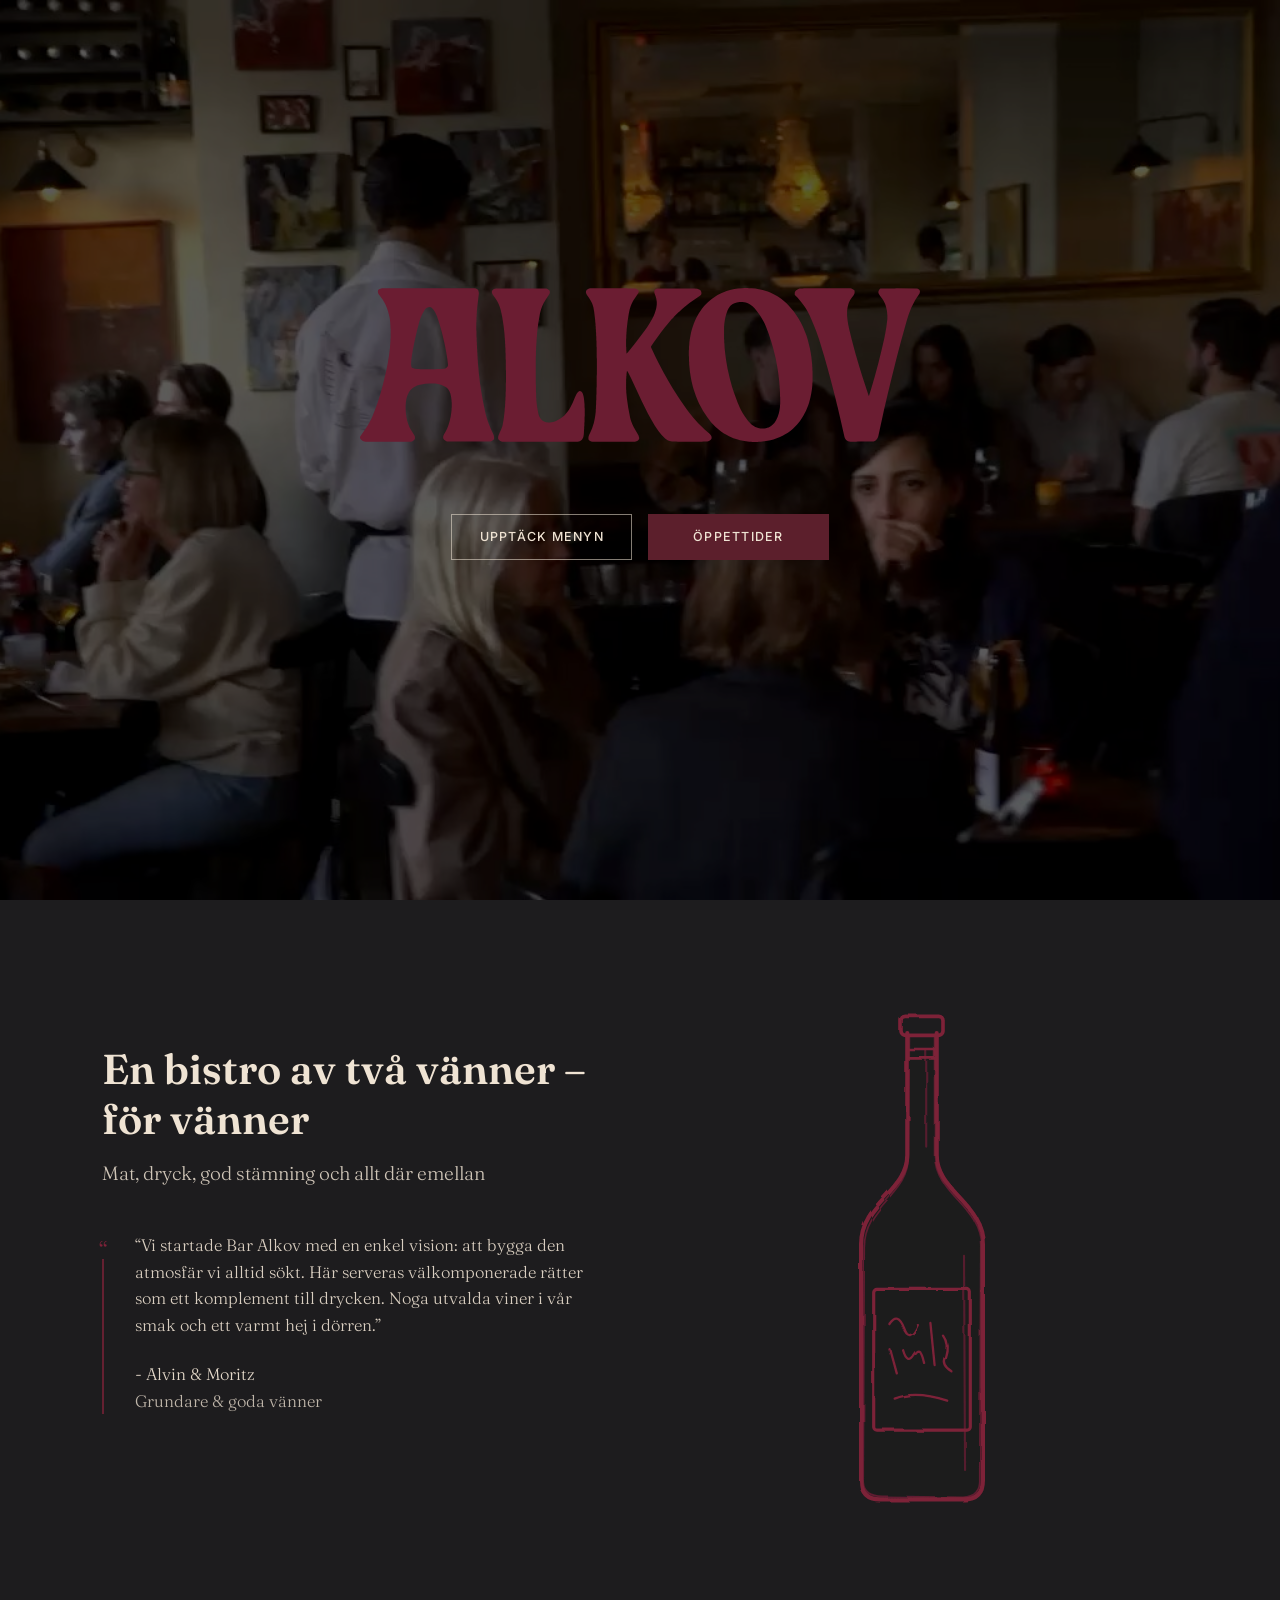
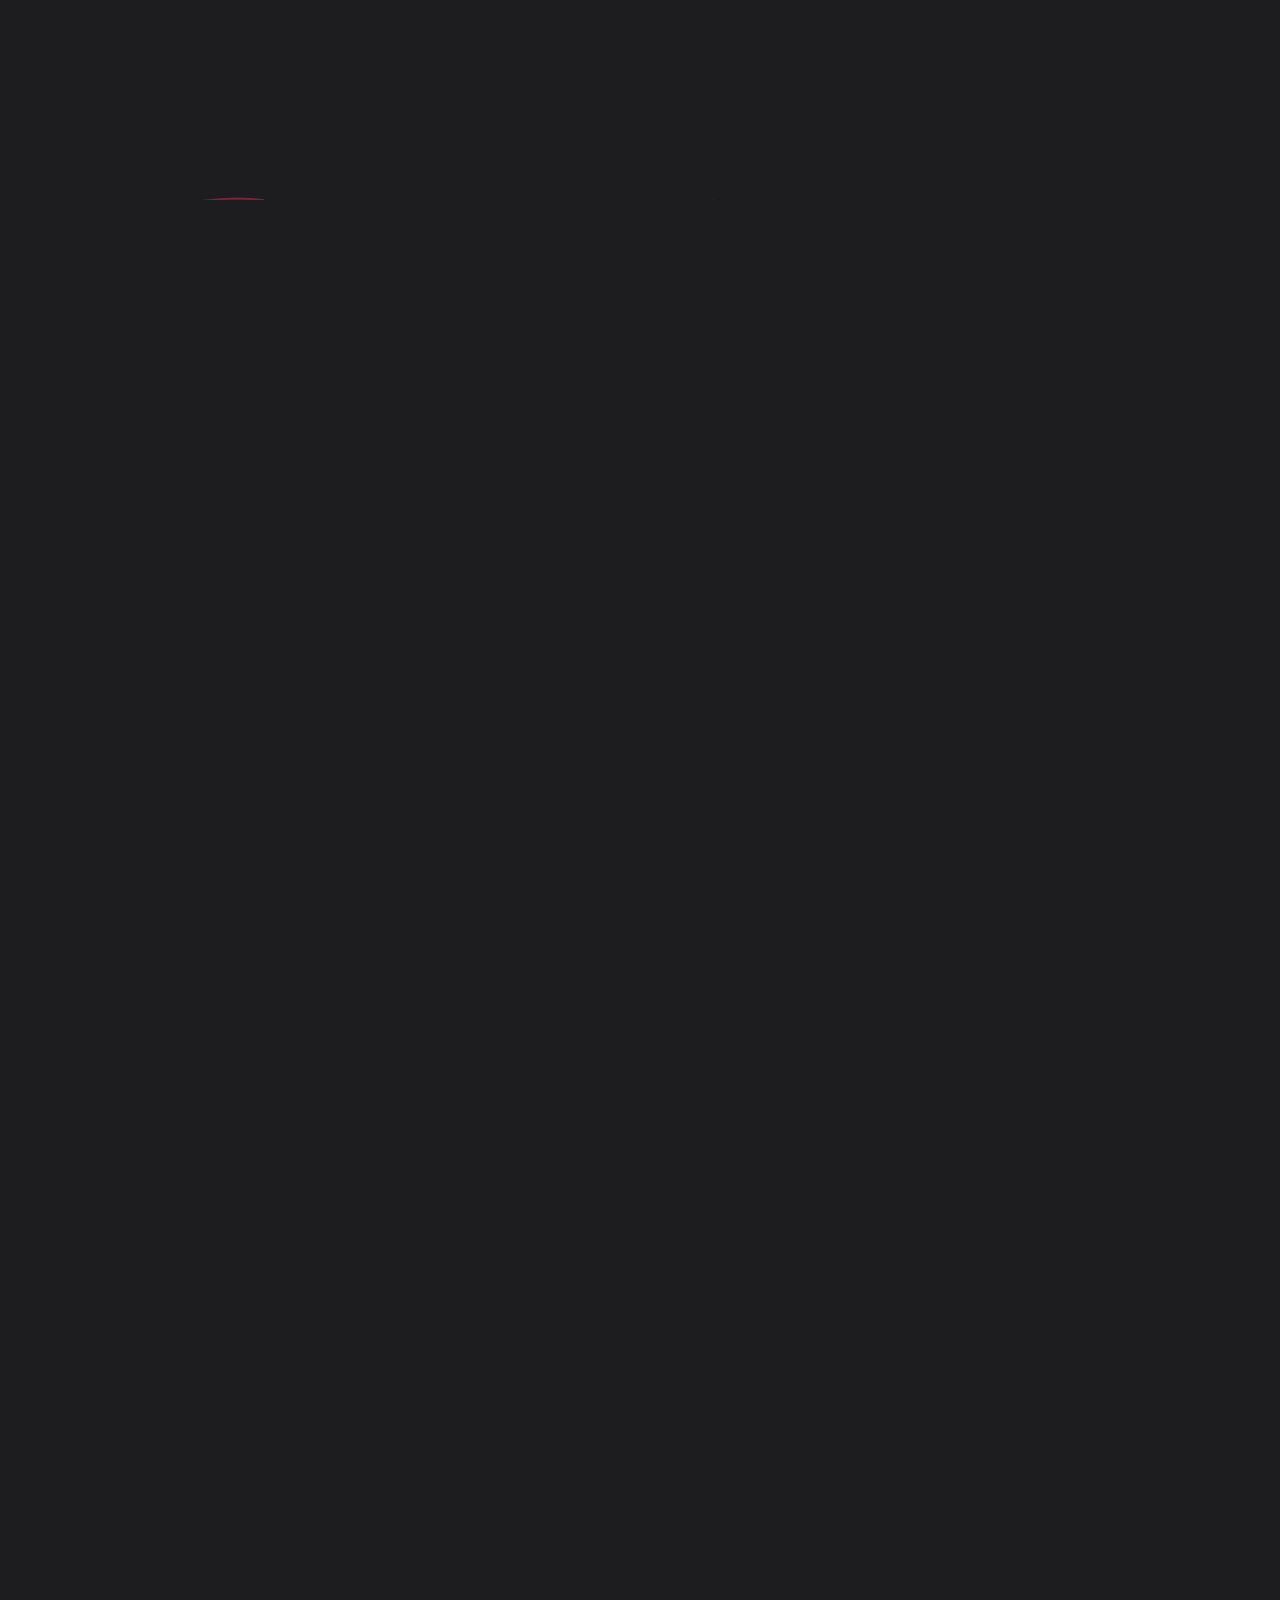
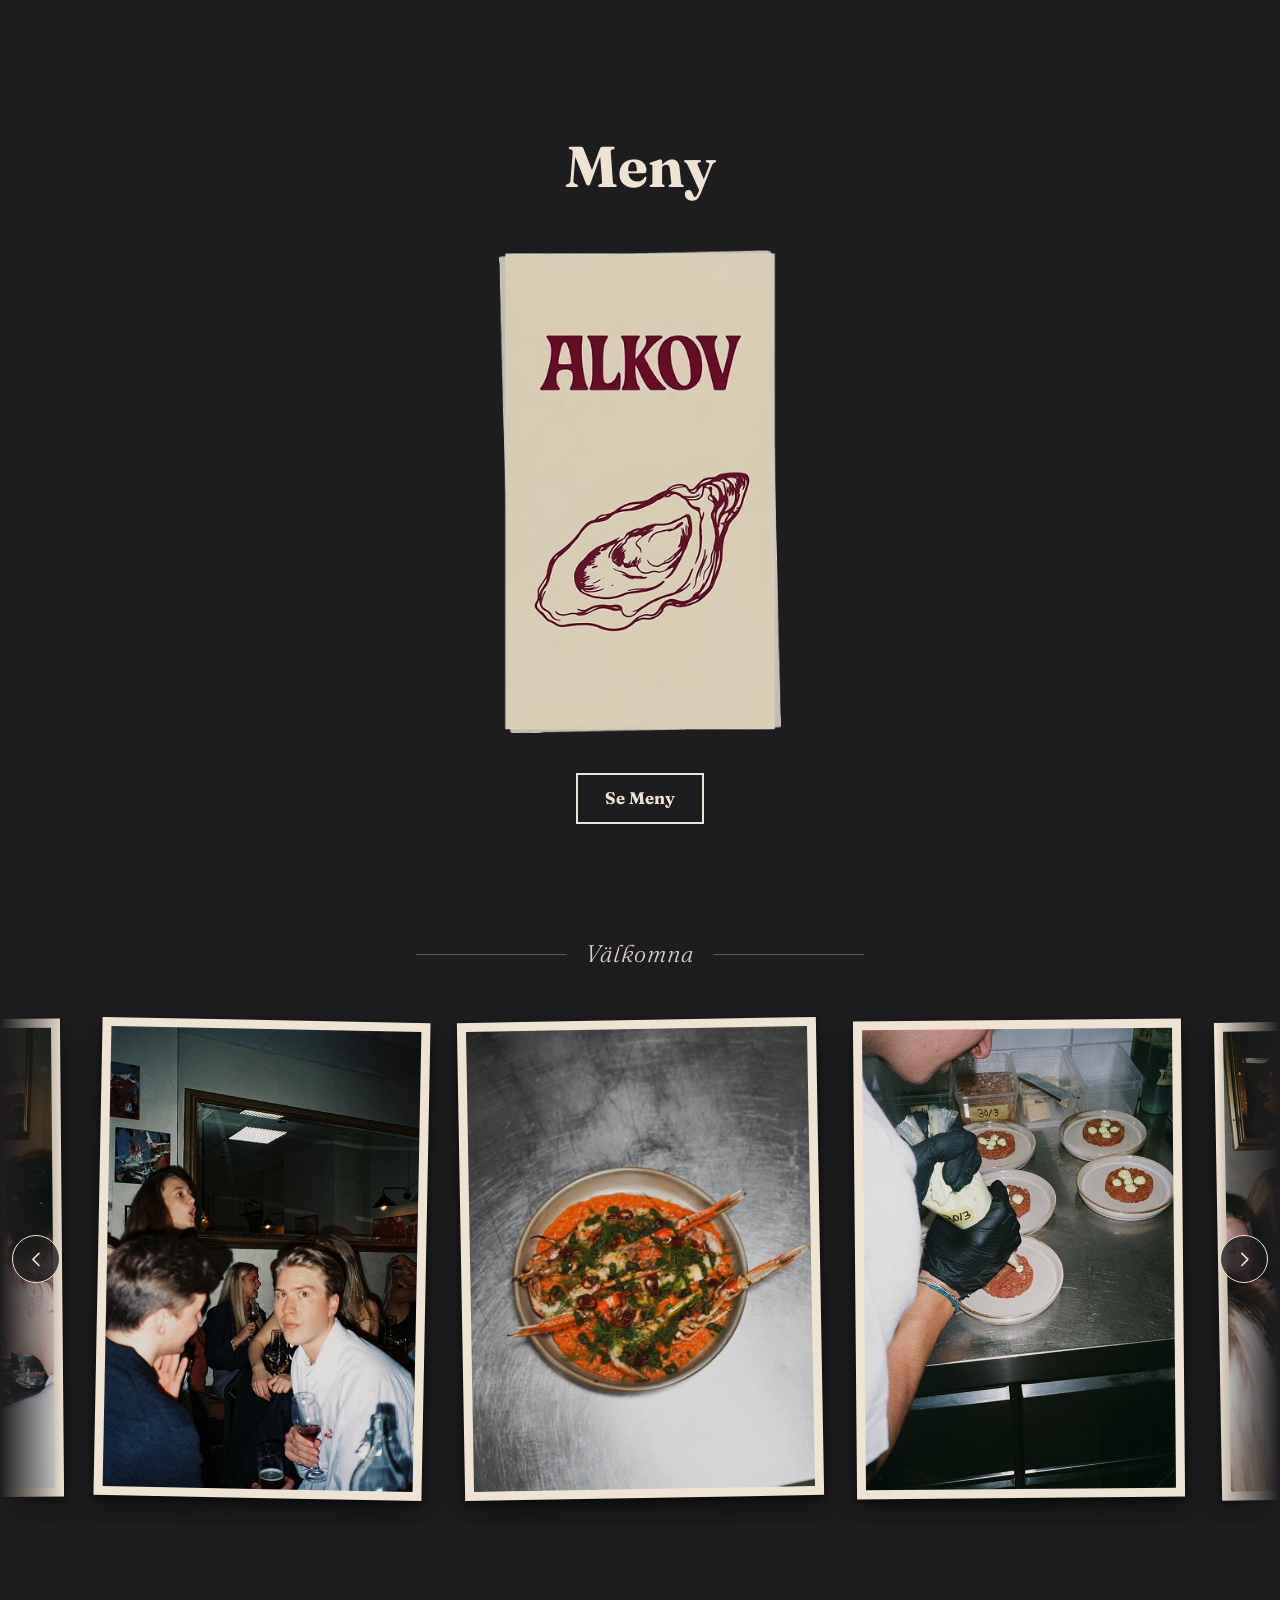
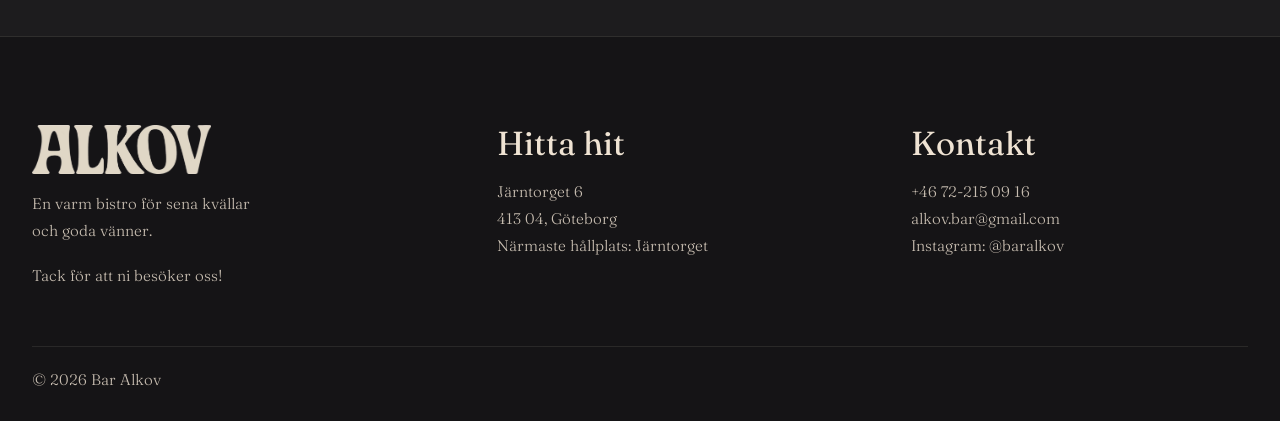
==== commit de4b140f: "Bokningsformuläret skickar till alkov.bar@gmail.com Co-Authored-By: Claude Sonnet 5.5 <noreply@anthr" ====
--- a/index.html
+++ b/index.html
@@ -15,14 +15,14 @@
   <link rel="preconnect" href="https://fonts.googleapis.com">
   <link rel="preconnect" href="https://fonts.gstatic.com" crossorigin>
   <link href="https://fonts.googleapis.com/css2?family=Fraunces:opsz,wght@9..144,300;9..144,400;9..144,600;9..144,700&family=Inter:wght@500&display=swap" rel="stylesheet">
-  <link rel="stylesheet" href="assets/css/reset.css?v=1792947611">
-  <link rel="stylesheet" href="assets/css/style.css?v=1792947611">
-  <link rel="stylesheet" href="assets/css/home.css?v=1792947611">
-  <link rel="stylesheet" href="assets/css/nav.css?v=1792947611">
-  <link rel="stylesheet" href="assets/css/footer.css?v=1792947611">
+  <link rel="stylesheet" href="assets/css/reset.css?v=1792950701">
+  <link rel="stylesheet" href="assets/css/style.css?v=1792950701">
+  <link rel="stylesheet" href="assets/css/home.css?v=1792950701">
+  <link rel="stylesheet" href="assets/css/nav.css?v=1792950701">
+  <link rel="stylesheet" href="assets/css/footer.css?v=1792950701">
 </head>
 <body class="home">
-  <script src="assets/js/nav.js?v=1792947611"></script>
+  <script src="assets/js/nav.js?v=1792950701"></script>
 
   <!-- Hero: foto + logga -->
   <header class="hero">
@@ -167,11 +167,11 @@
   </section>
 
 
-  <script src="assets/js/hero-video.js?v=1792947611"></script>
-  <script src="assets/js/main.js?v=1792947611"></script>
-  <script src="assets/js/menu-card.js?v=1792947611"></script>
-  <script src="assets/js/gallery.js?v=1792947611"></script>
-  <script src="assets/js/footer.js?v=1792947611"></script>
+  <script src="assets/js/hero-video.js?v=1792950701"></script>
+  <script src="assets/js/main.js?v=1792950701"></script>
+  <script src="assets/js/menu-card.js?v=1792950701"></script>
+  <script src="assets/js/gallery.js?v=1792950701"></script>
+  <script src="assets/js/footer.js?v=1792950701"></script>
   <script>
     /* Felsökning: öppna sidan med ?debug sist i adressen för att visa en liten mätruta */
     if (/[?&]debug/.test(location.search)) {
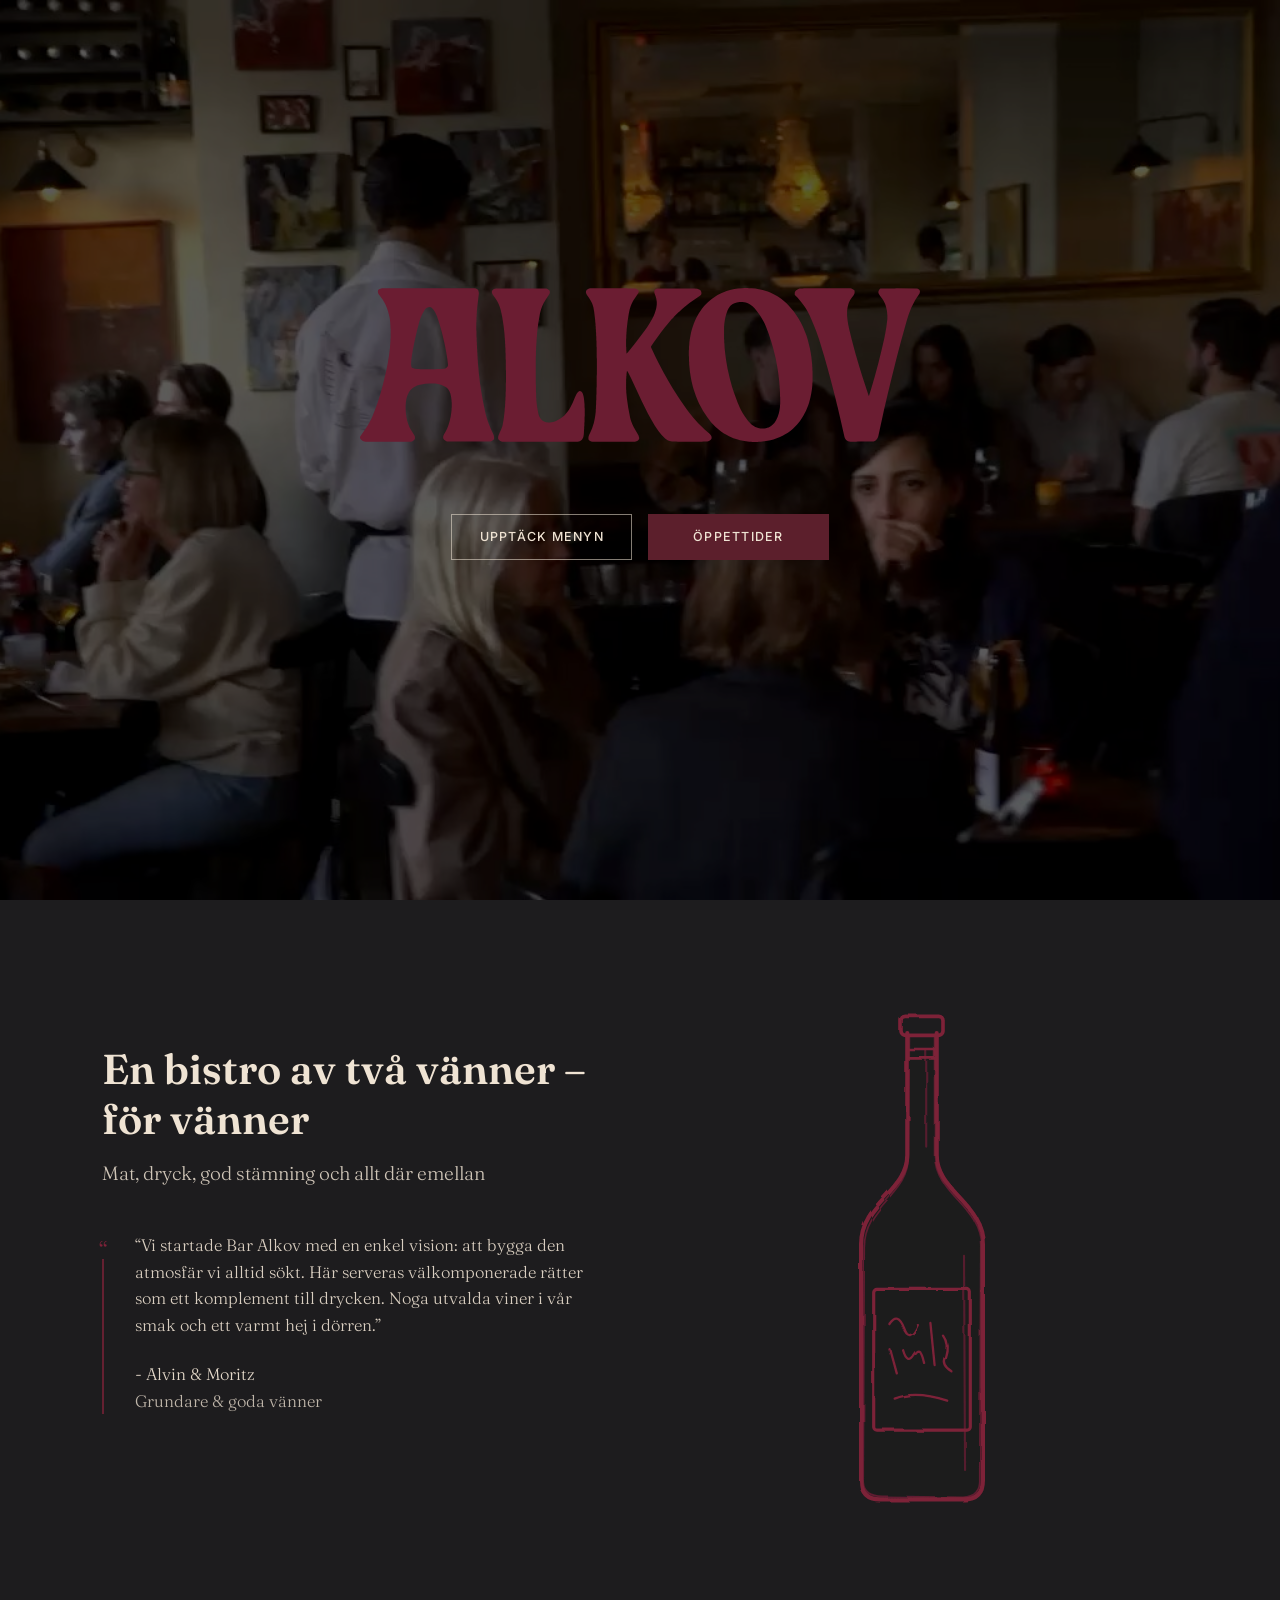
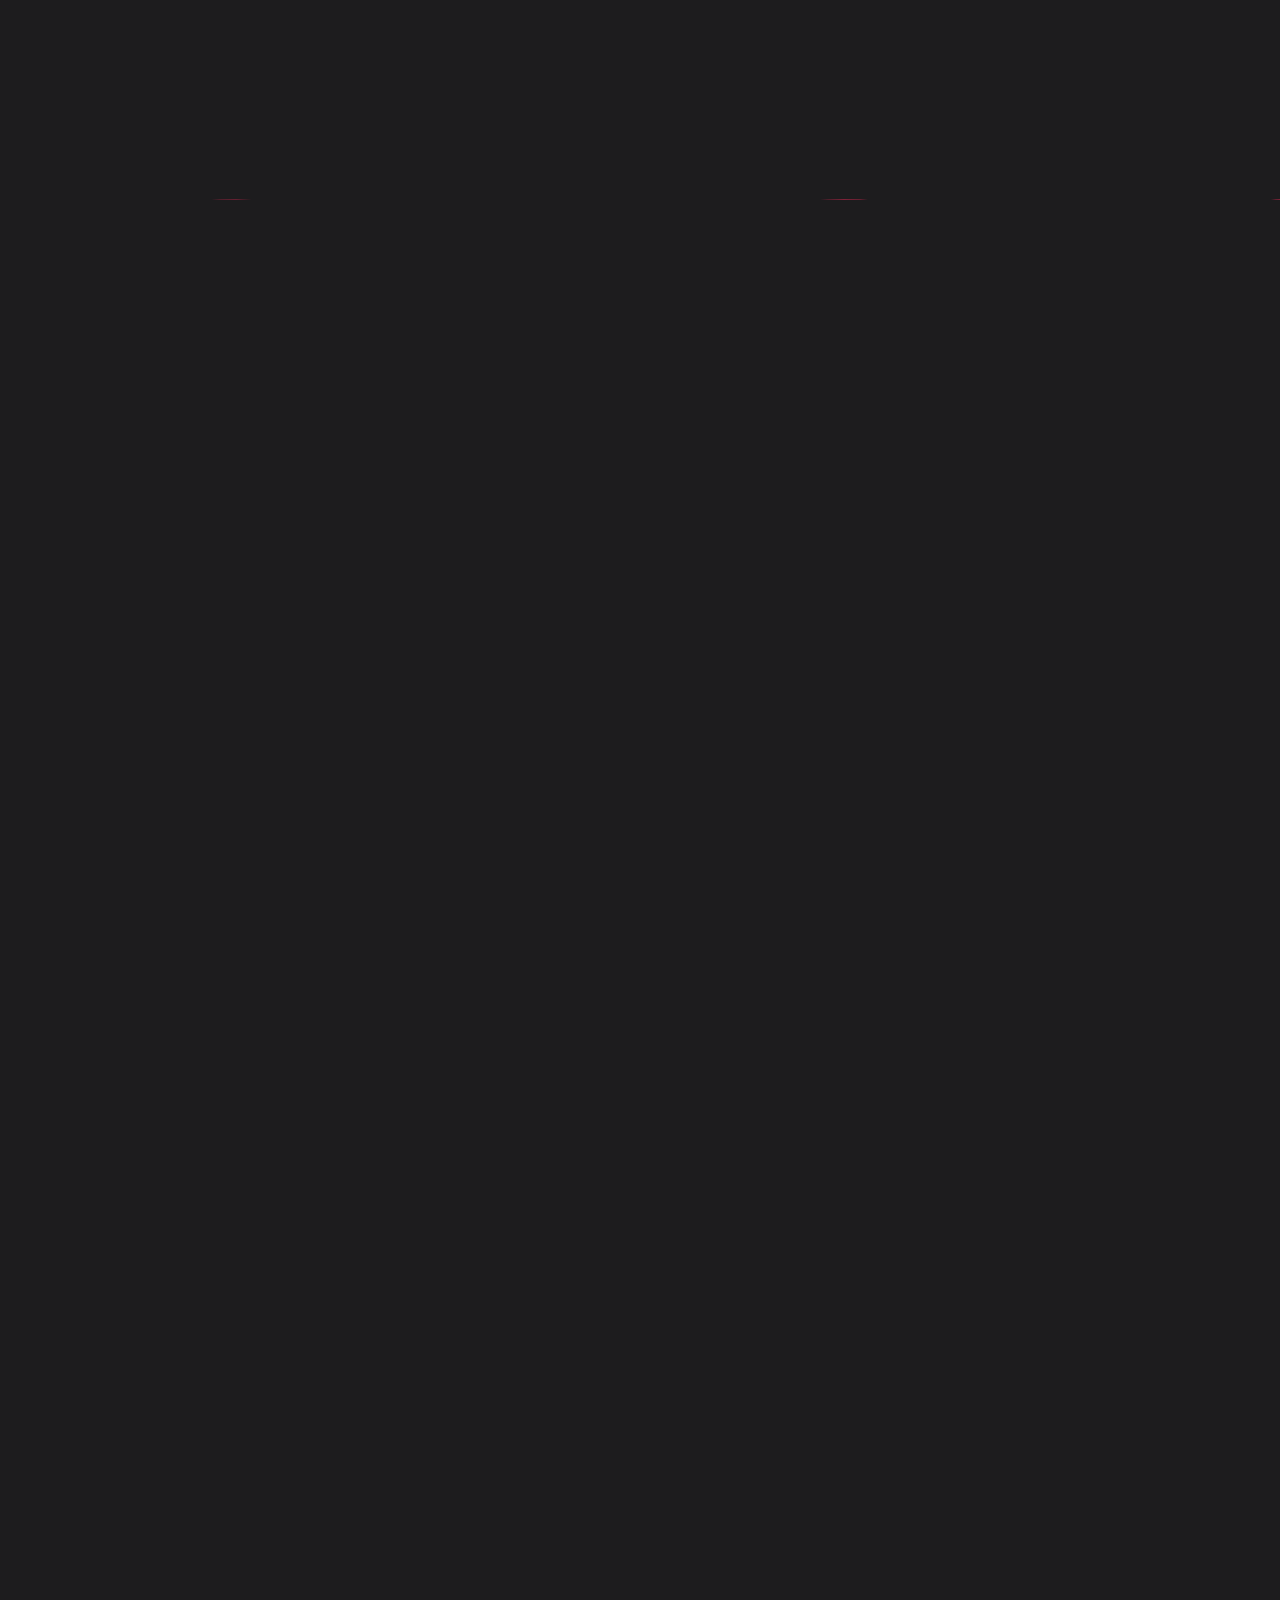
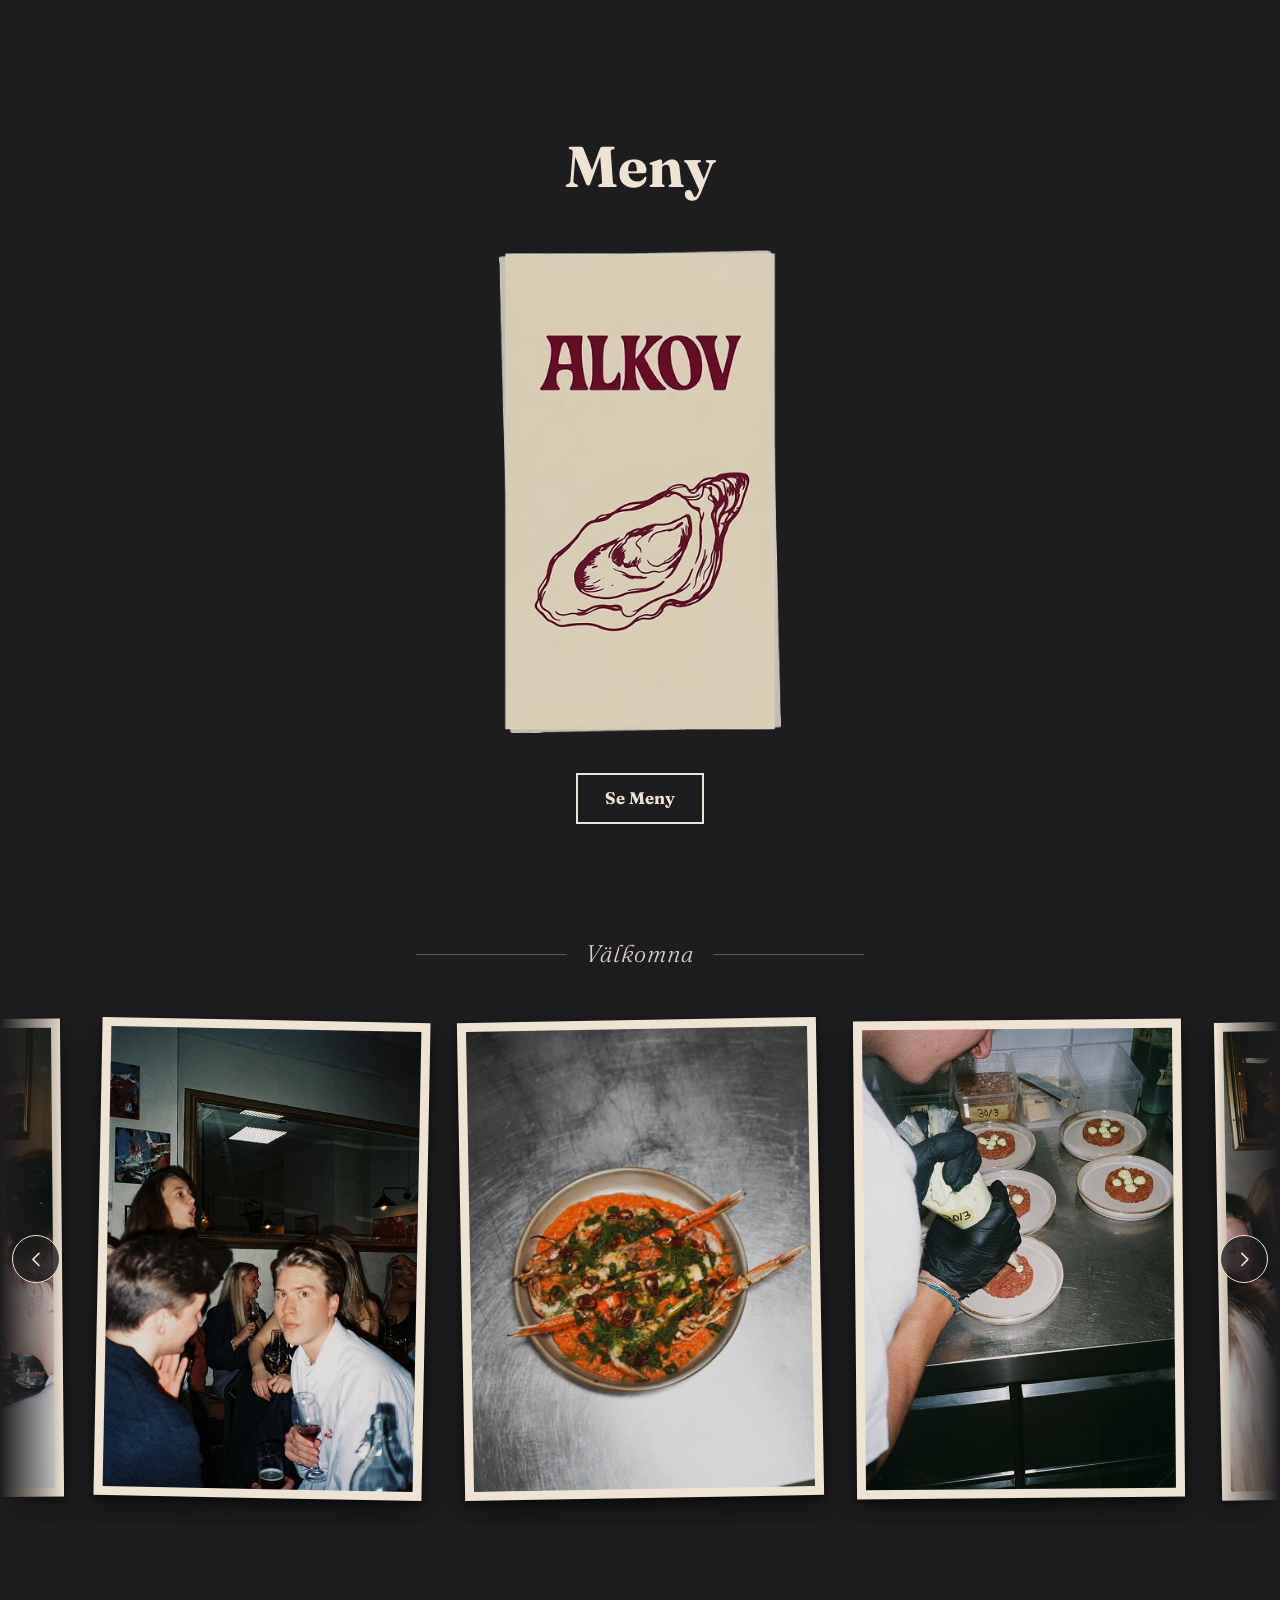
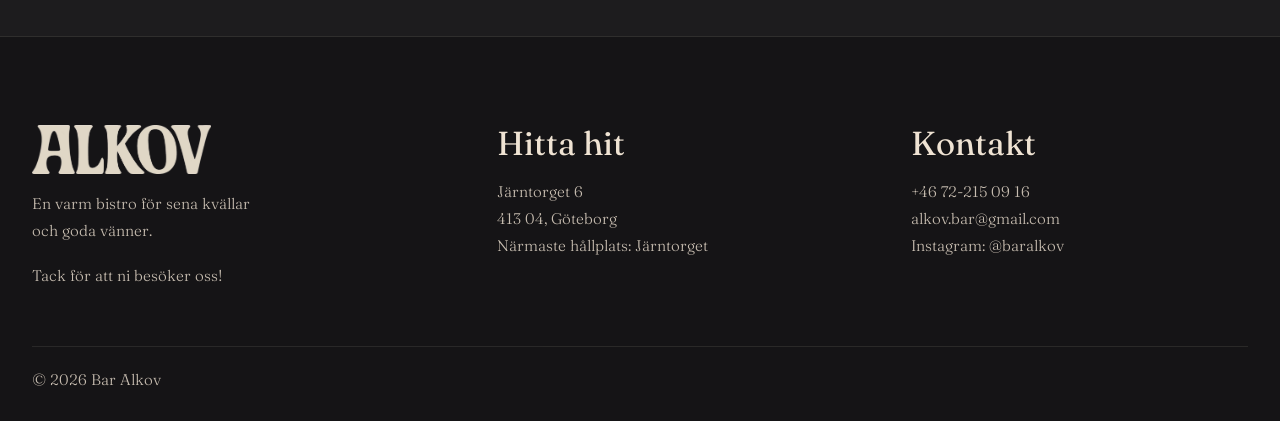
==== commit 59b373d2: "Mejlets avsändarnamn: -- BORDSBOKNING -- Co-Authored-By: Claude Sonnet 5.5 <noreply@anthropic.com>" ====
--- a/index.html
+++ b/index.html
@@ -15,14 +15,14 @@
   <link rel="preconnect" href="https://fonts.googleapis.com">
   <link rel="preconnect" href="https://fonts.gstatic.com" crossorigin>
   <link href="https://fonts.googleapis.com/css2?family=Fraunces:opsz,wght@9..144,300;9..144,400;9..144,600;9..144,700&family=Inter:wght@500&display=swap" rel="stylesheet">
-  <link rel="stylesheet" href="assets/css/reset.css?v=1792950701">
-  <link rel="stylesheet" href="assets/css/style.css?v=1792950701">
-  <link rel="stylesheet" href="assets/css/home.css?v=1792950701">
-  <link rel="stylesheet" href="assets/css/nav.css?v=1792950701">
-  <link rel="stylesheet" href="assets/css/footer.css?v=1792950701">
+  <link rel="stylesheet" href="assets/css/reset.css?v=1792951124">
+  <link rel="stylesheet" href="assets/css/style.css?v=1792951124">
+  <link rel="stylesheet" href="assets/css/home.css?v=1792951124">
+  <link rel="stylesheet" href="assets/css/nav.css?v=1792951124">
+  <link rel="stylesheet" href="assets/css/footer.css?v=1792951124">
 </head>
 <body class="home">
-  <script src="assets/js/nav.js?v=1792950701"></script>
+  <script src="assets/js/nav.js?v=1792951124"></script>
 
   <!-- Hero: foto + logga -->
   <header class="hero">
@@ -167,11 +167,11 @@
   </section>
 
 
-  <script src="assets/js/hero-video.js?v=1792950701"></script>
-  <script src="assets/js/main.js?v=1792950701"></script>
-  <script src="assets/js/menu-card.js?v=1792950701"></script>
-  <script src="assets/js/gallery.js?v=1792950701"></script>
-  <script src="assets/js/footer.js?v=1792950701"></script>
+  <script src="assets/js/hero-video.js?v=1792951124"></script>
+  <script src="assets/js/main.js?v=1792951124"></script>
+  <script src="assets/js/menu-card.js?v=1792951124"></script>
+  <script src="assets/js/gallery.js?v=1792951124"></script>
+  <script src="assets/js/footer.js?v=1792951124"></script>
   <script>
     /* Felsökning: öppna sidan med ?debug sist i adressen för att visa en liten mätruta */
     if (/[?&]debug/.test(location.search)) {
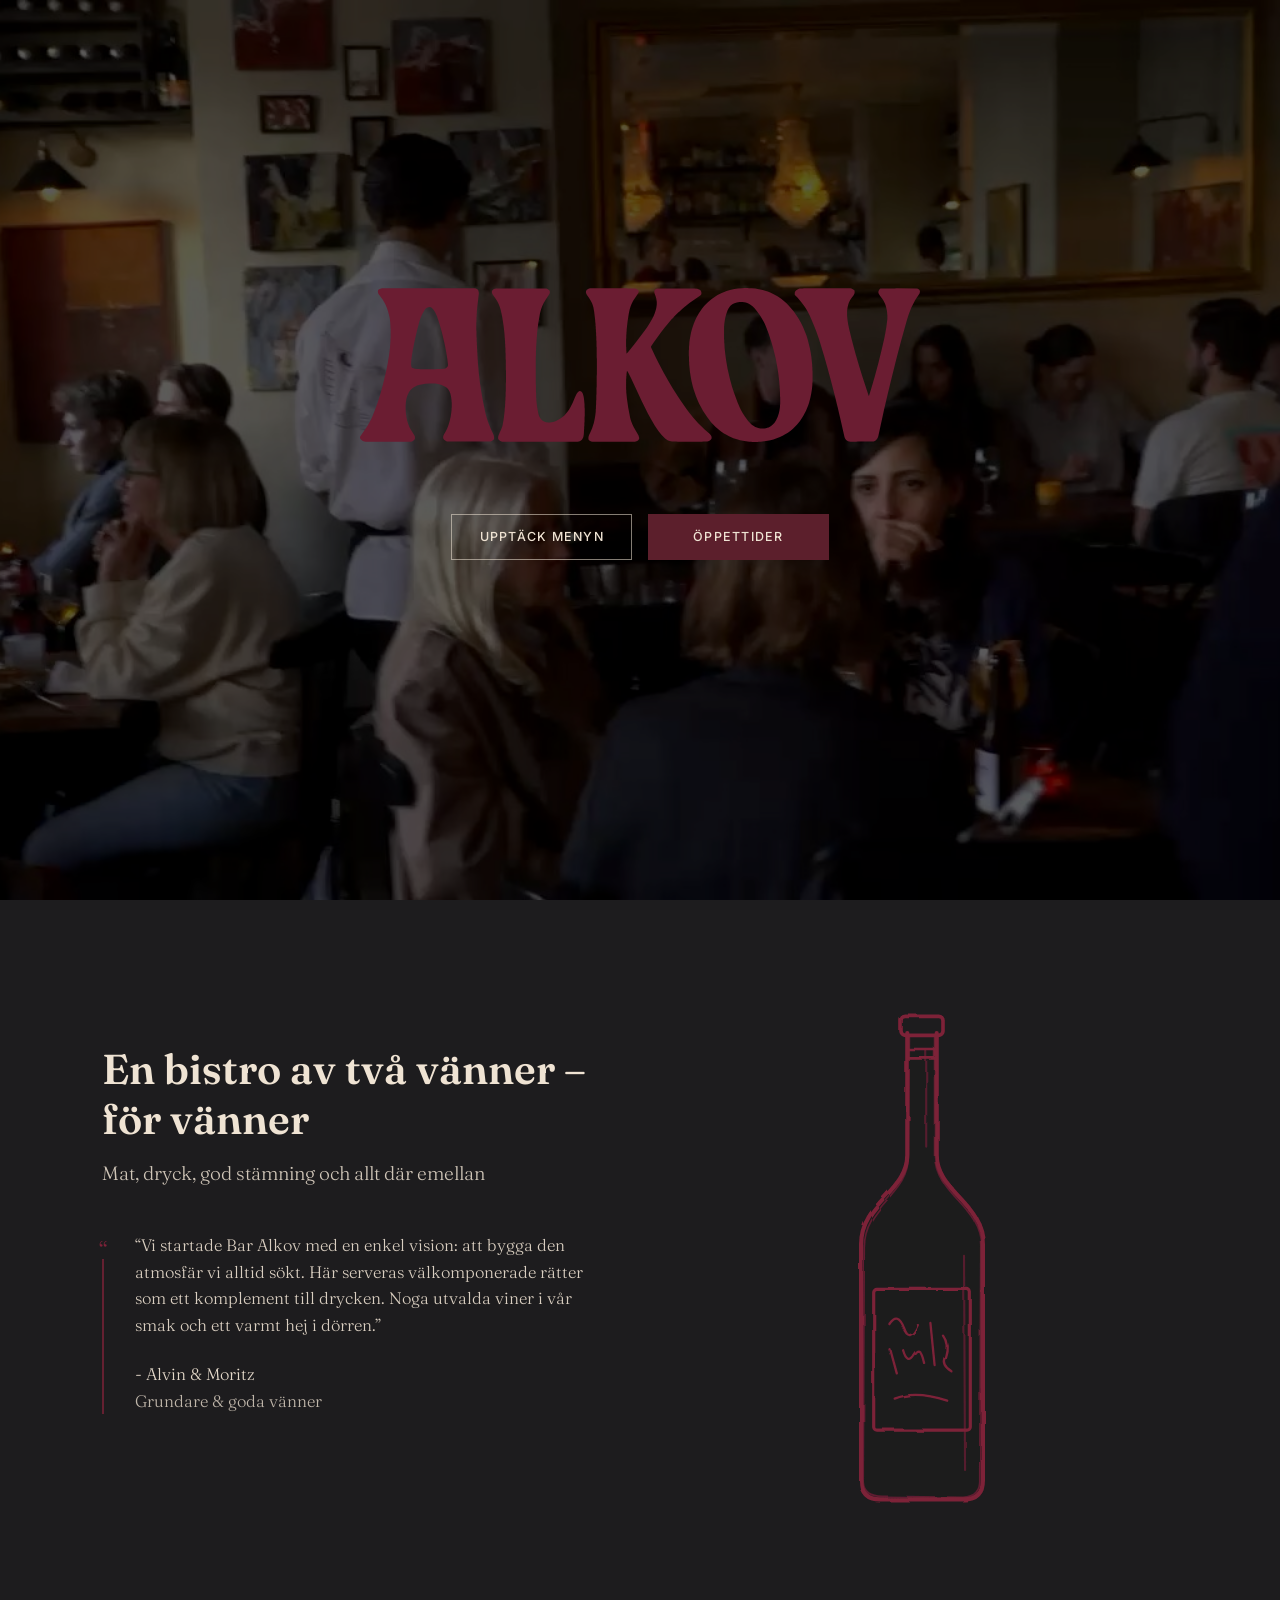
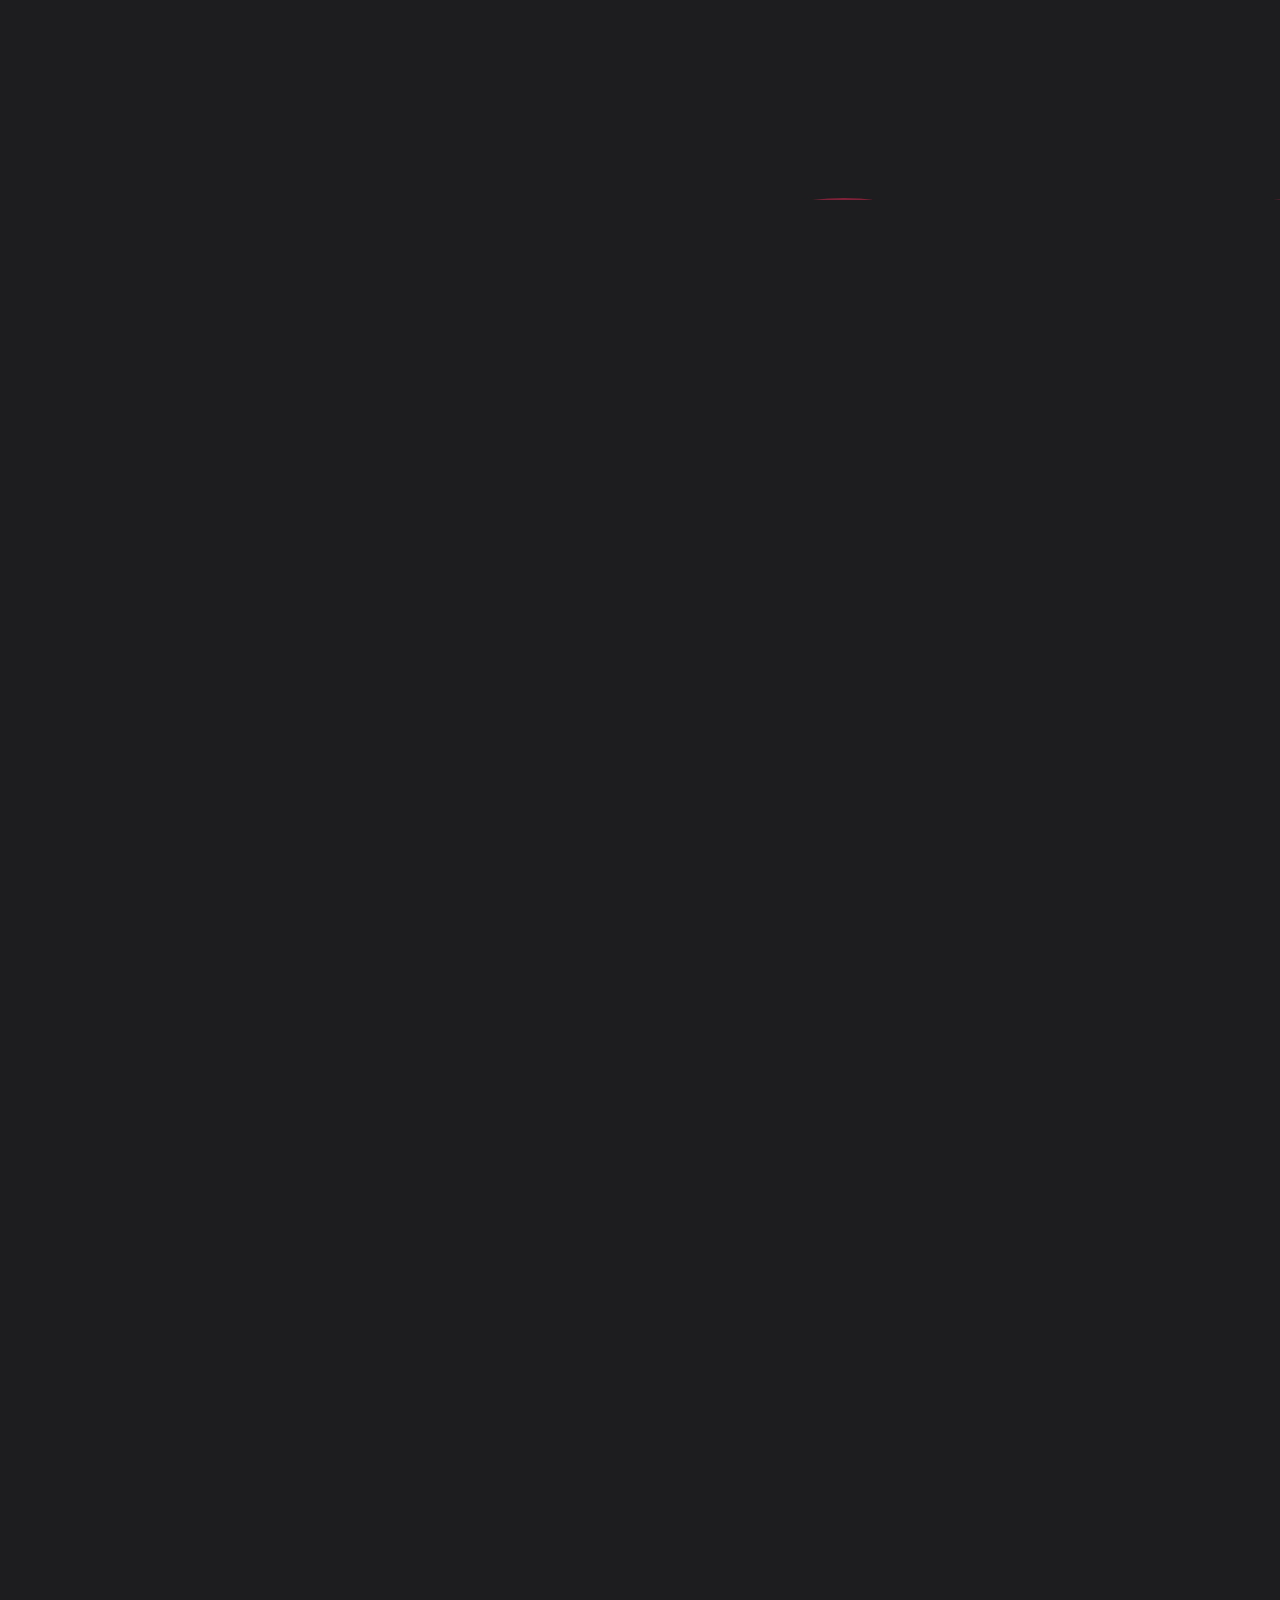
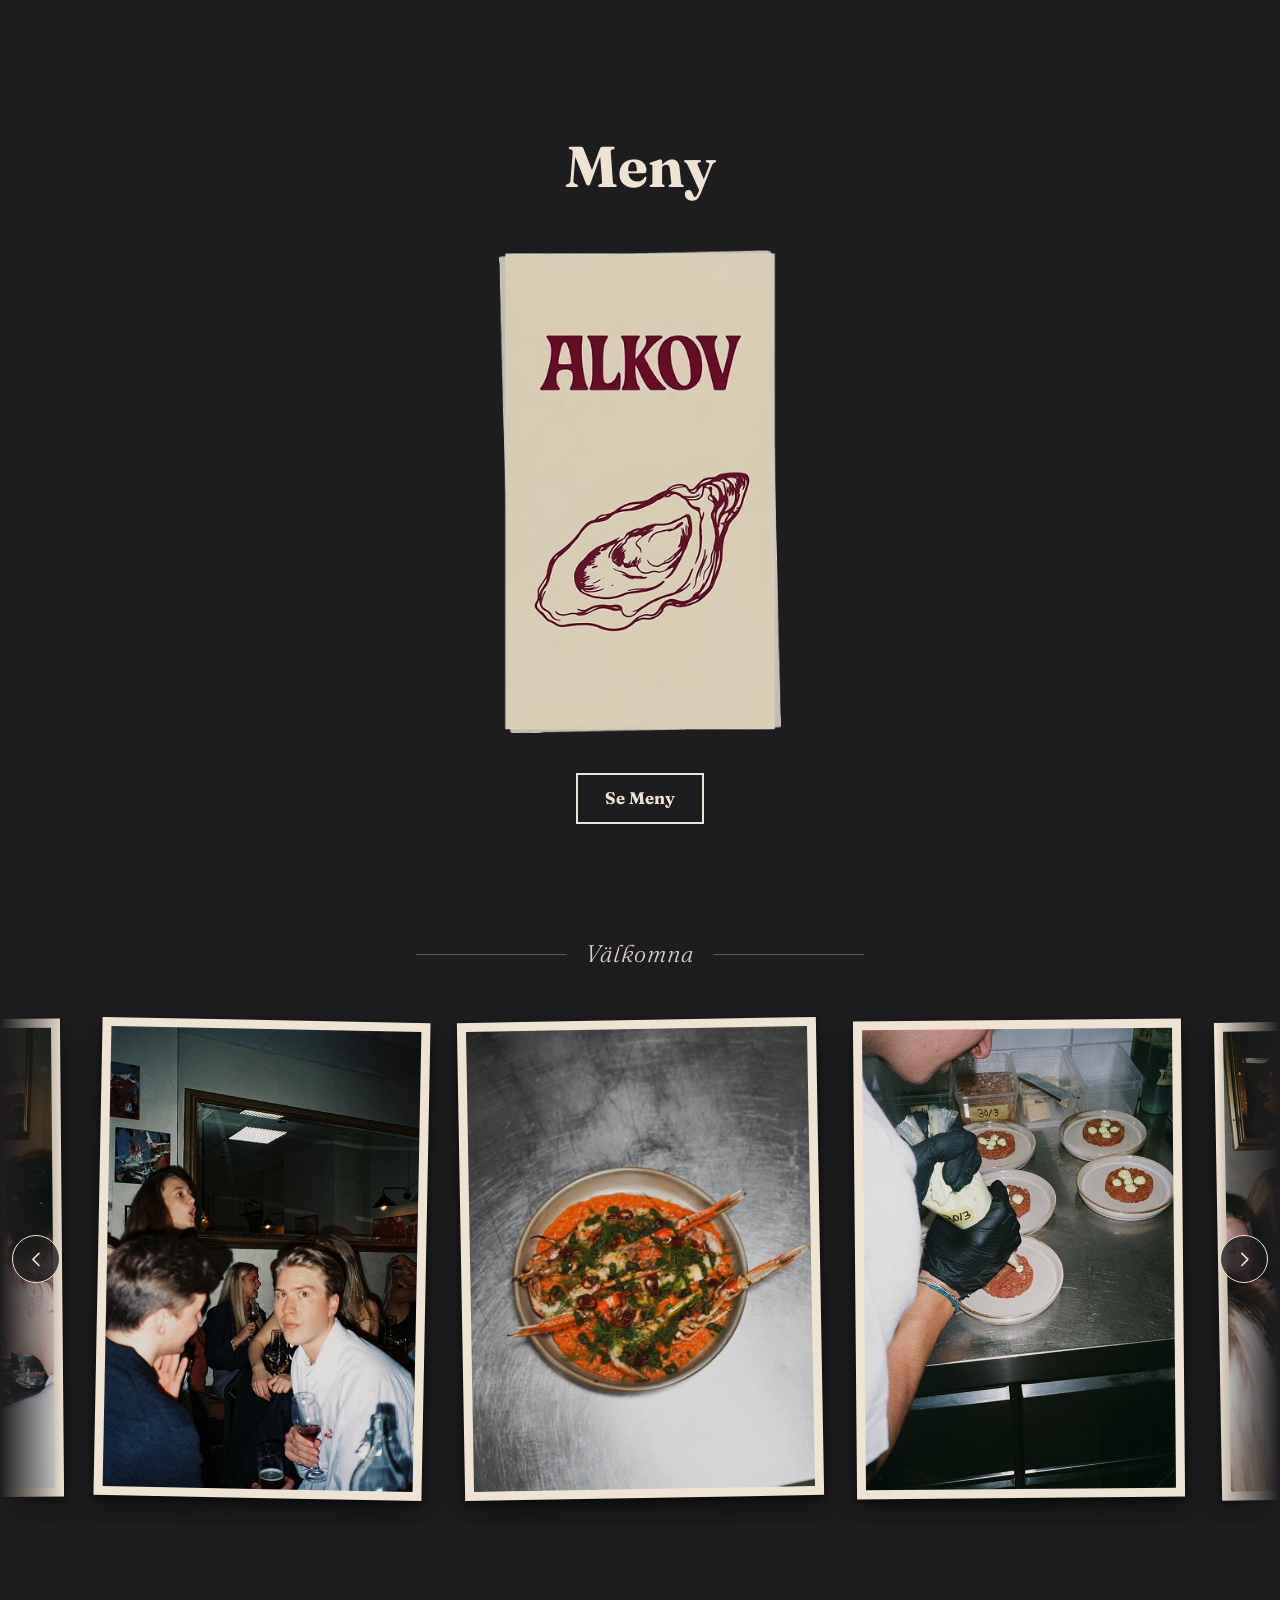
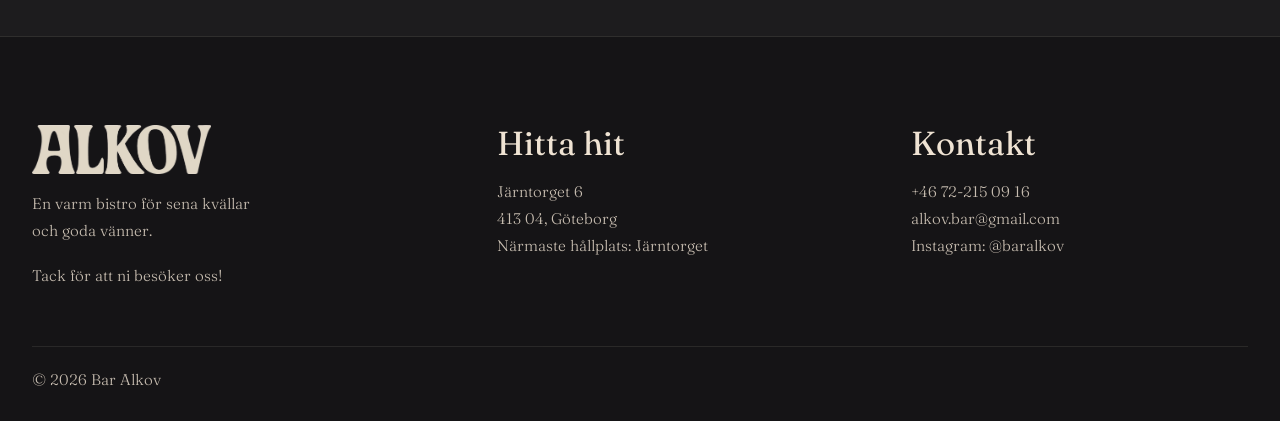
==== commit 21389965: "Menyn: Boquerones Co-Authored-By: Claude Sonnet 5.5 <noreply@anthropic.com>" ====
--- a/index.html
+++ b/index.html
@@ -15,14 +15,14 @@
   <link rel="preconnect" href="https://fonts.googleapis.com">
   <link rel="preconnect" href="https://fonts.gstatic.com" crossorigin>
   <link href="https://fonts.googleapis.com/css2?family=Fraunces:opsz,wght@9..144,300;9..144,400;9..144,600;9..144,700&family=Inter:wght@500&display=swap" rel="stylesheet">
-  <link rel="stylesheet" href="assets/css/reset.css?v=1792951124">
-  <link rel="stylesheet" href="assets/css/style.css?v=1792951124">
-  <link rel="stylesheet" href="assets/css/home.css?v=1792951124">
-  <link rel="stylesheet" href="assets/css/nav.css?v=1792951124">
-  <link rel="stylesheet" href="assets/css/footer.css?v=1792951124">
+  <link rel="stylesheet" href="assets/css/reset.css?v=1792958991">
+  <link rel="stylesheet" href="assets/css/style.css?v=1792958991">
+  <link rel="stylesheet" href="assets/css/home.css?v=1792958991">
+  <link rel="stylesheet" href="assets/css/nav.css?v=1792958991">
+  <link rel="stylesheet" href="assets/css/footer.css?v=1792958991">
 </head>
 <body class="home">
-  <script src="assets/js/nav.js?v=1792951124"></script>
+  <script src="assets/js/nav.js?v=1792958991"></script>
 
   <!-- Hero: foto + logga -->
   <header class="hero">
@@ -167,11 +167,11 @@
   </section>
 
 
-  <script src="assets/js/hero-video.js?v=1792951124"></script>
-  <script src="assets/js/main.js?v=1792951124"></script>
-  <script src="assets/js/menu-card.js?v=1792951124"></script>
-  <script src="assets/js/gallery.js?v=1792951124"></script>
-  <script src="assets/js/footer.js?v=1792951124"></script>
+  <script src="assets/js/hero-video.js?v=1792958991"></script>
+  <script src="assets/js/main.js?v=1792958991"></script>
+  <script src="assets/js/menu-card.js?v=1792958991"></script>
+  <script src="assets/js/gallery.js?v=1792958991"></script>
+  <script src="assets/js/footer.js?v=1792958991"></script>
   <script>
     /* Felsökning: öppna sidan med ?debug sist i adressen för att visa en liten mätruta */
     if (/[?&]debug/.test(location.search)) {
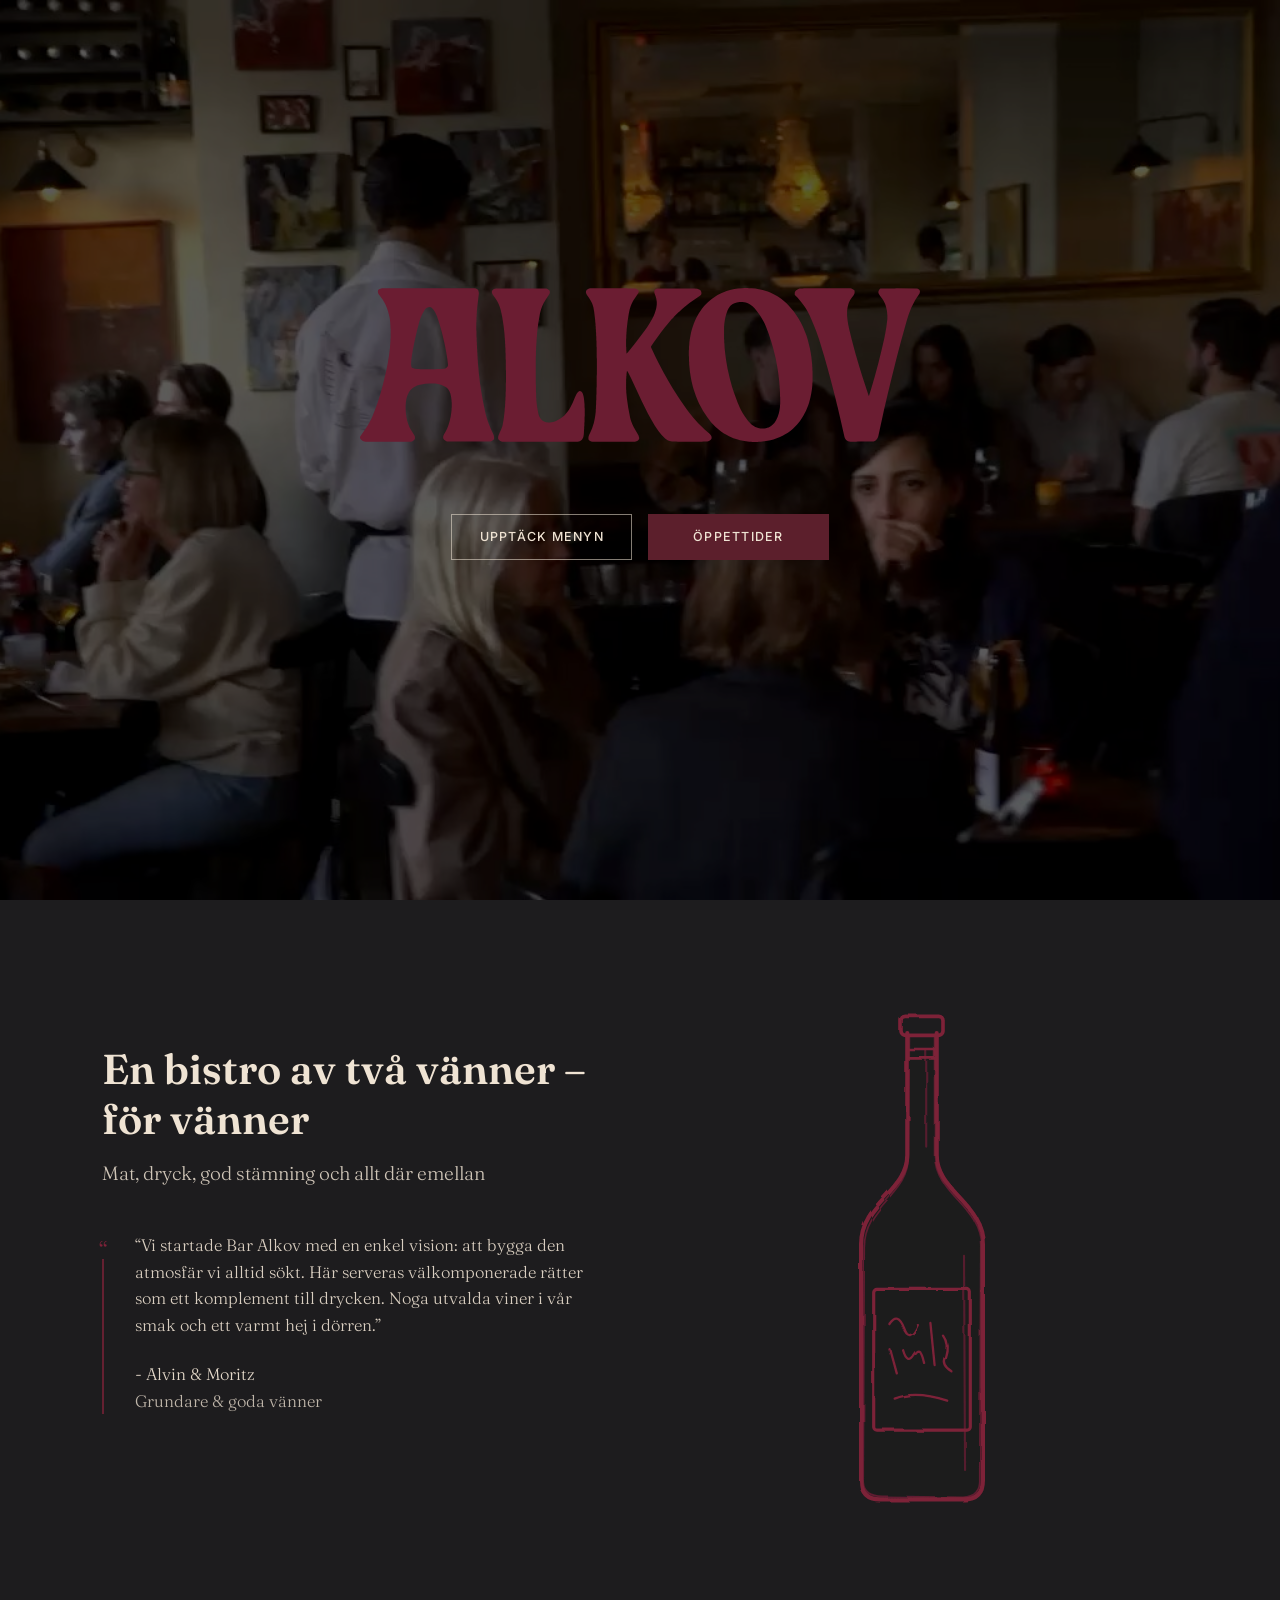
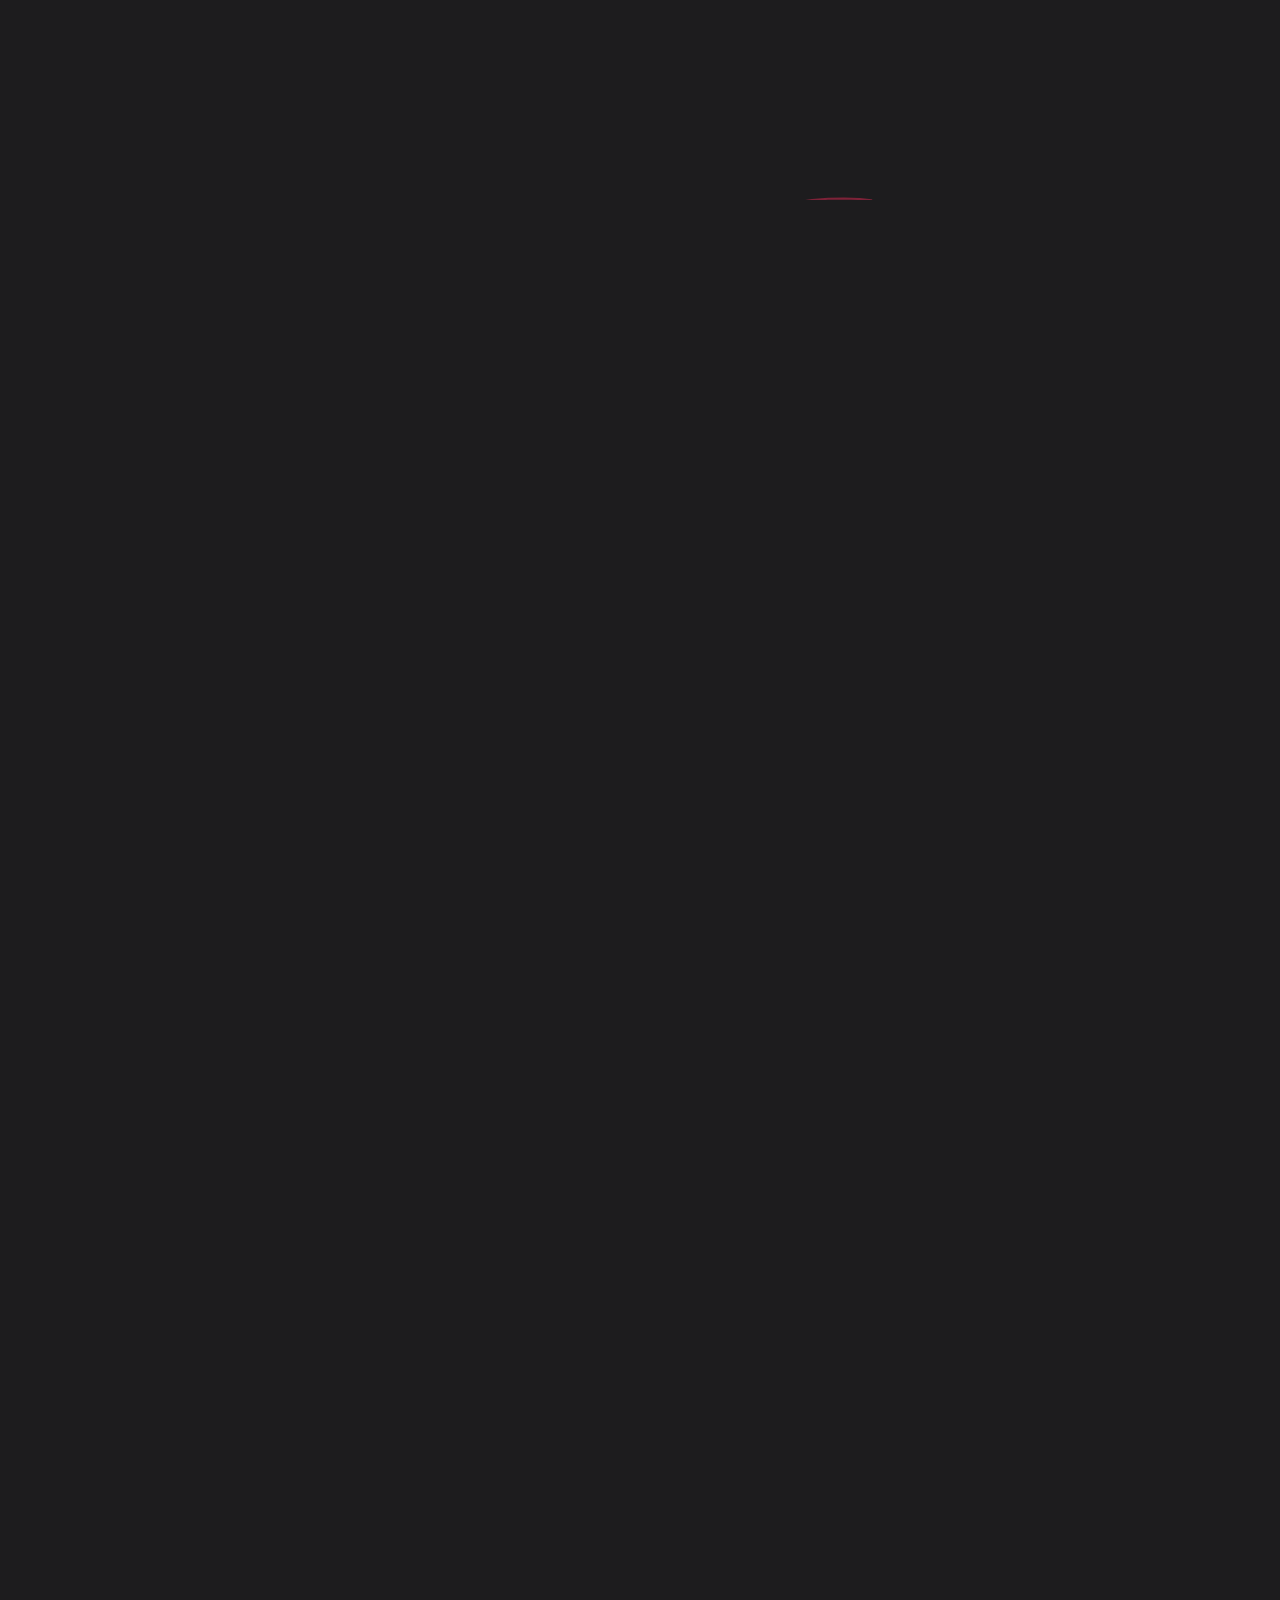
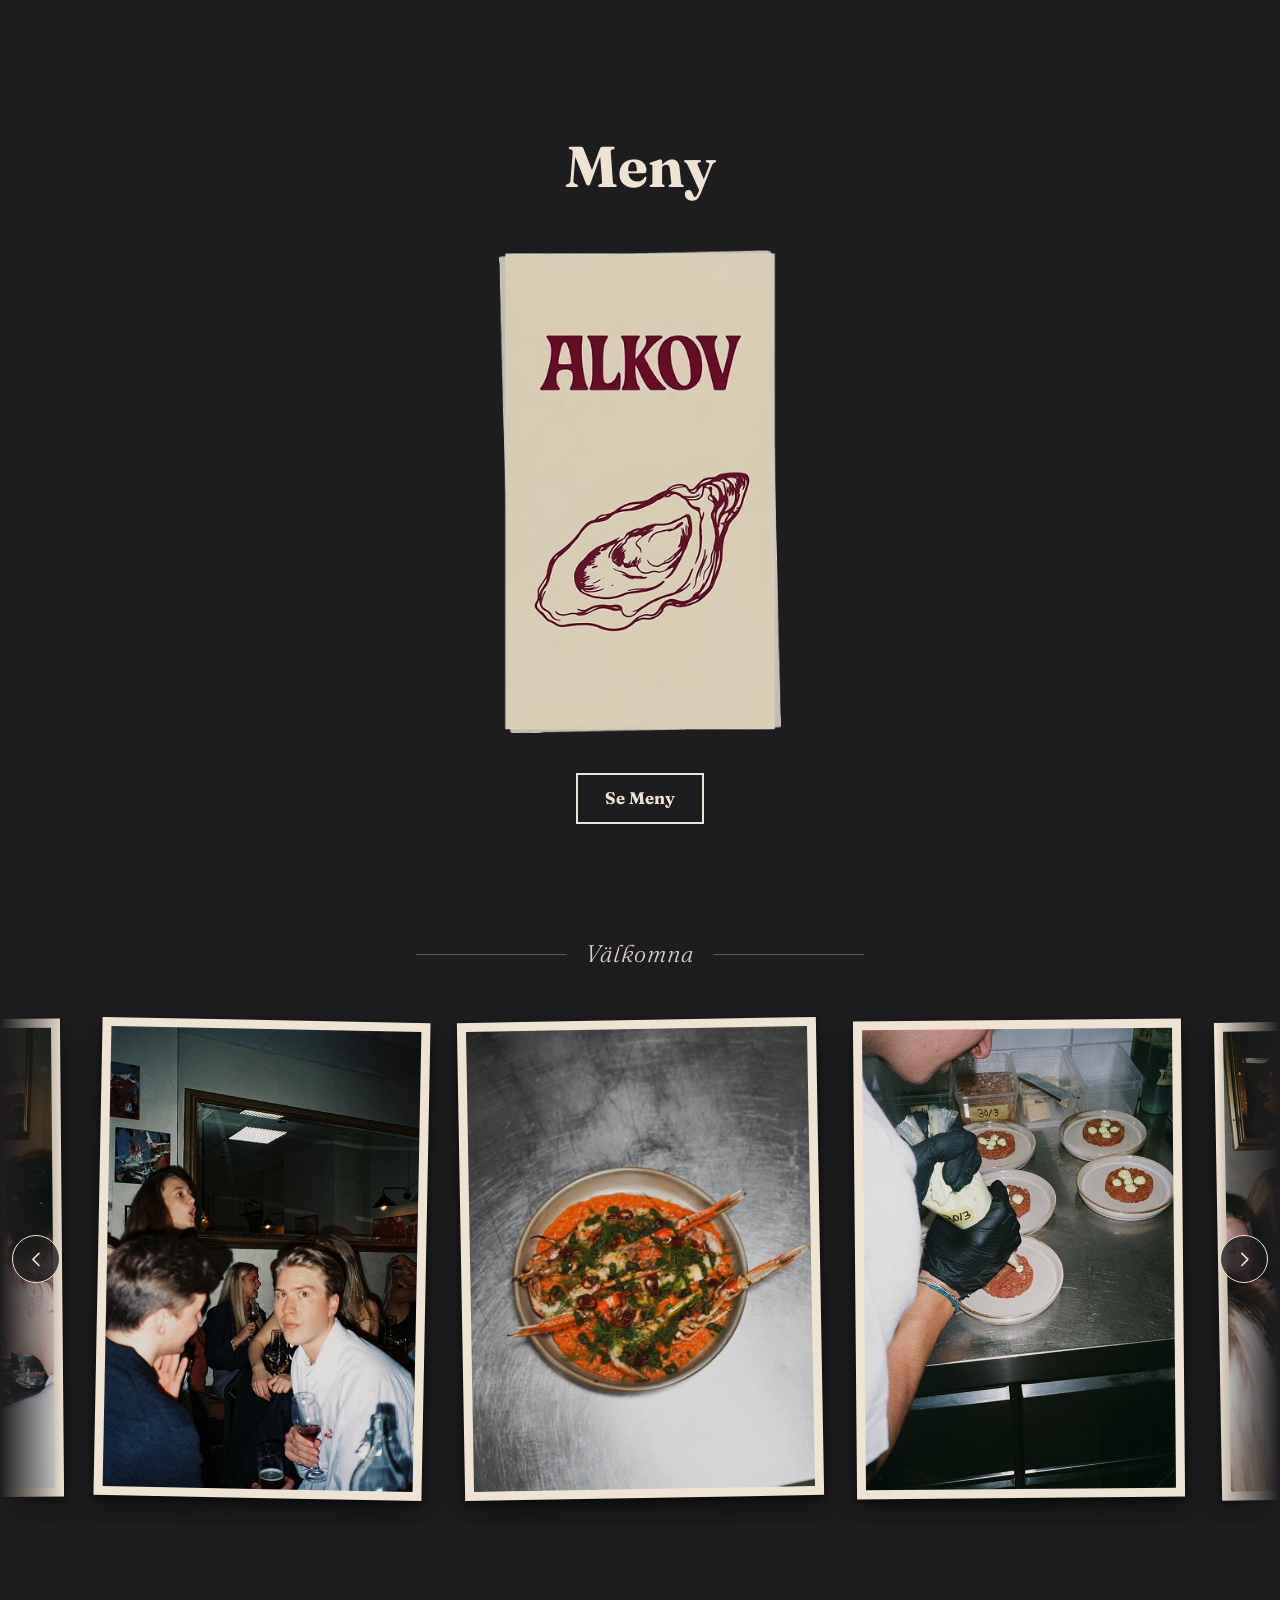
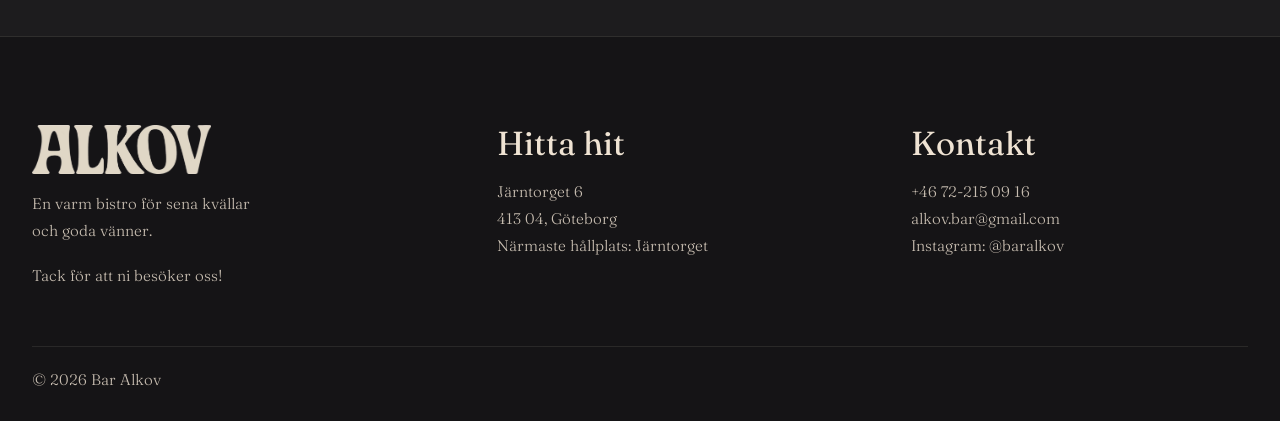
==== commit 8bdc04fd: "Favicon: A-loggan, ljus variant i mörkt läge Co-Authored-By: Claude Sonnet 5.5 <noreply@anthropic.co" ====
--- a/index.html
+++ b/index.html
@@ -5,7 +5,8 @@
   <meta name="viewport" content="width=device-width, initial-scale=1, viewport-fit=cover">
   <title>Alkov – Bistro</title>
   <meta name="description" content="Alkov – en bistro av två nära vänner, för nära vänner.">
-  <link rel="icon" href="assets/images/favicon.svg" type="image/svg+xml">
+  <link rel="icon" href="assets/images/favicon.png" type="image/png" sizes="128x128">
+  <link rel="icon" href="assets/images/favicon-ljus.png" type="image/png" sizes="128x128" media="(prefers-color-scheme: dark)">
   <script>
     /* iPhone/iPad: sidan ritas även bakom Safaris fält – sträck ut toppfilmen och vinscenen dit (se home.css, .over) */
     if ((window.CSS && CSS.supports('-webkit-touch-callout', 'none')) || /[?&]over/.test(location.search)) {
@@ -15,14 +16,14 @@
   <link rel="preconnect" href="https://fonts.googleapis.com">
   <link rel="preconnect" href="https://fonts.gstatic.com" crossorigin>
   <link href="https://fonts.googleapis.com/css2?family=Fraunces:opsz,wght@9..144,300;9..144,400;9..144,600;9..144,700&family=Inter:wght@500&display=swap" rel="stylesheet">
-  <link rel="stylesheet" href="assets/css/reset.css?v=1792958991">
-  <link rel="stylesheet" href="assets/css/style.css?v=1792958991">
-  <link rel="stylesheet" href="assets/css/home.css?v=1792958991">
-  <link rel="stylesheet" href="assets/css/nav.css?v=1792958991">
-  <link rel="stylesheet" href="assets/css/footer.css?v=1792958991">
+  <link rel="stylesheet" href="assets/css/reset.css?v=1792961007">
+  <link rel="stylesheet" href="assets/css/style.css?v=1792961007">
+  <link rel="stylesheet" href="assets/css/home.css?v=1792961007">
+  <link rel="stylesheet" href="assets/css/nav.css?v=1792961007">
+  <link rel="stylesheet" href="assets/css/footer.css?v=1792961007">
 </head>
 <body class="home">
-  <script src="assets/js/nav.js?v=1792958991"></script>
+  <script src="assets/js/nav.js?v=1792961007"></script>
 
   <!-- Hero: foto + logga -->
   <header class="hero">
@@ -167,11 +168,11 @@
   </section>
 
 
-  <script src="assets/js/hero-video.js?v=1792958991"></script>
-  <script src="assets/js/main.js?v=1792958991"></script>
-  <script src="assets/js/menu-card.js?v=1792958991"></script>
-  <script src="assets/js/gallery.js?v=1792958991"></script>
-  <script src="assets/js/footer.js?v=1792958991"></script>
+  <script src="assets/js/hero-video.js?v=1792961007"></script>
+  <script src="assets/js/main.js?v=1792961007"></script>
+  <script src="assets/js/menu-card.js?v=1792961007"></script>
+  <script src="assets/js/gallery.js?v=1792961007"></script>
+  <script src="assets/js/footer.js?v=1792961007"></script>
   <script>
     /* Felsökning: öppna sidan med ?debug sist i adressen för att visa en liten mätruta */
     if (/[?&]debug/.test(location.search)) {
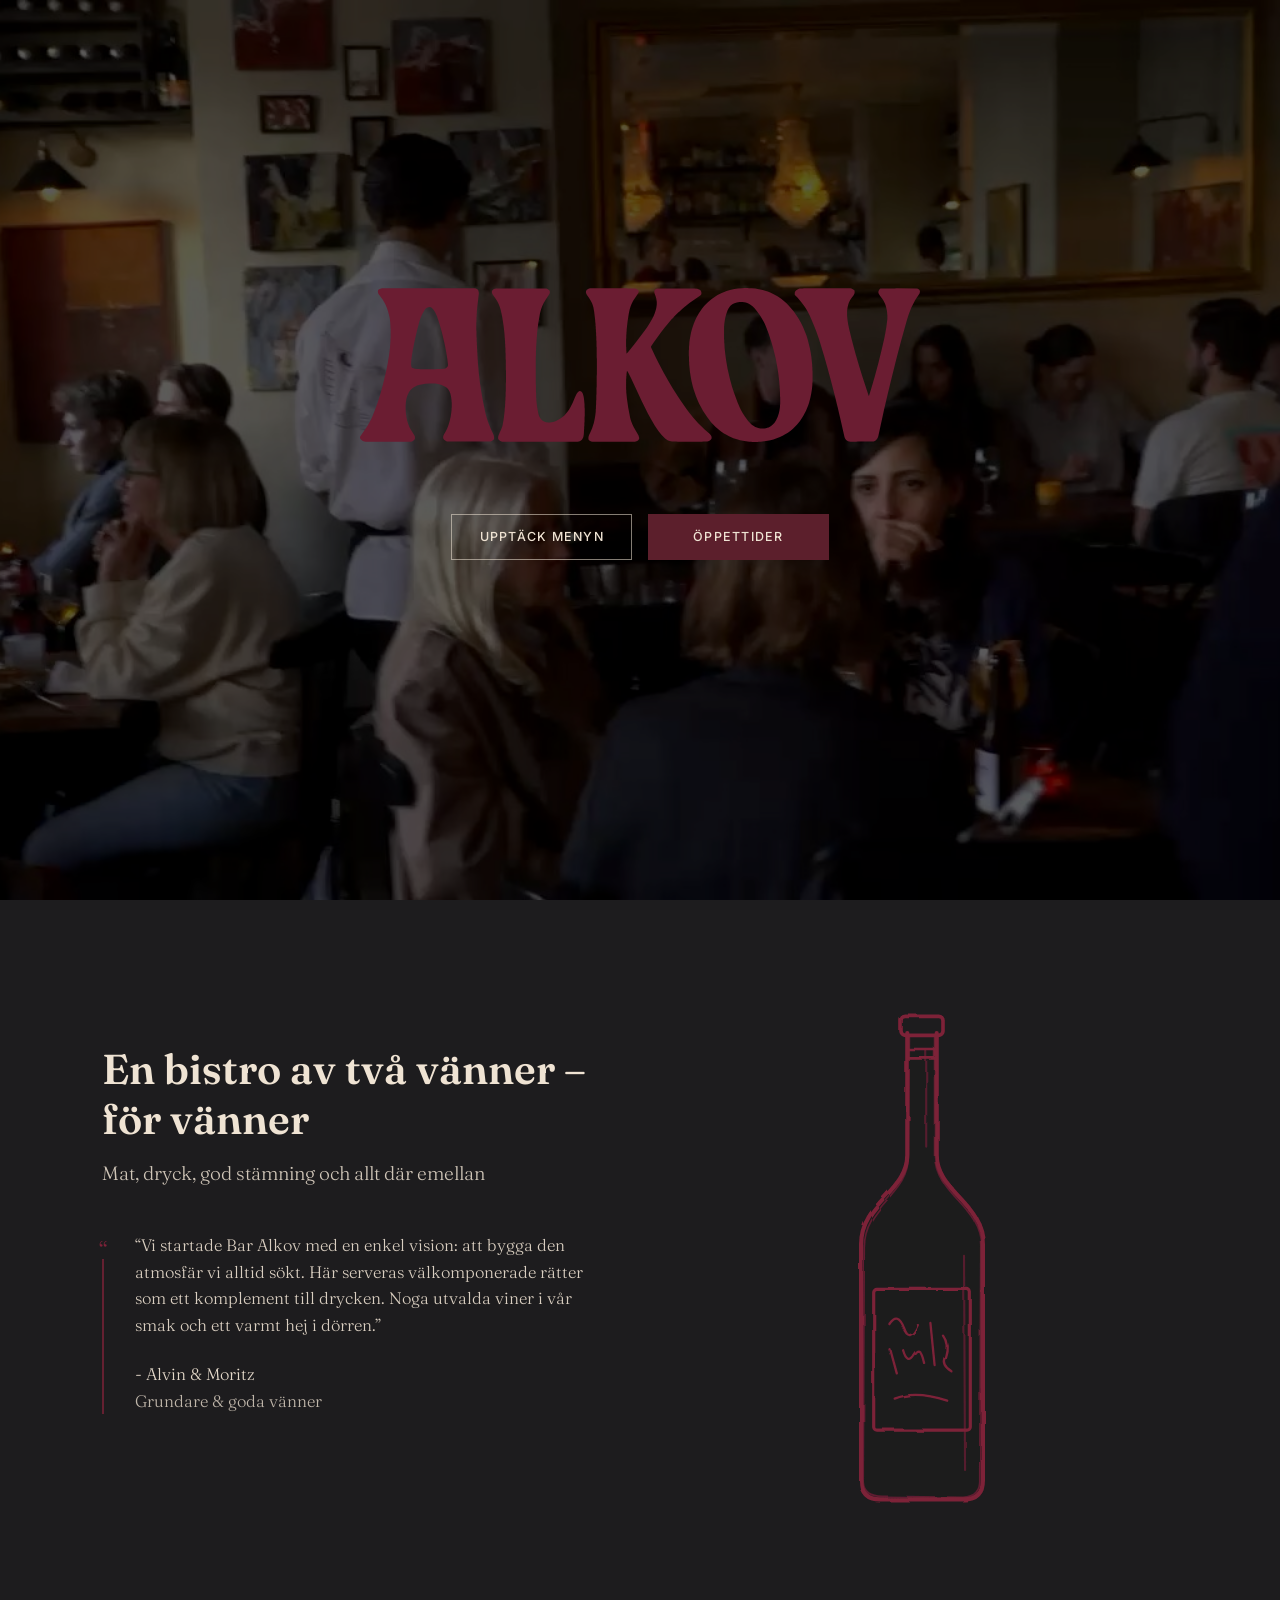
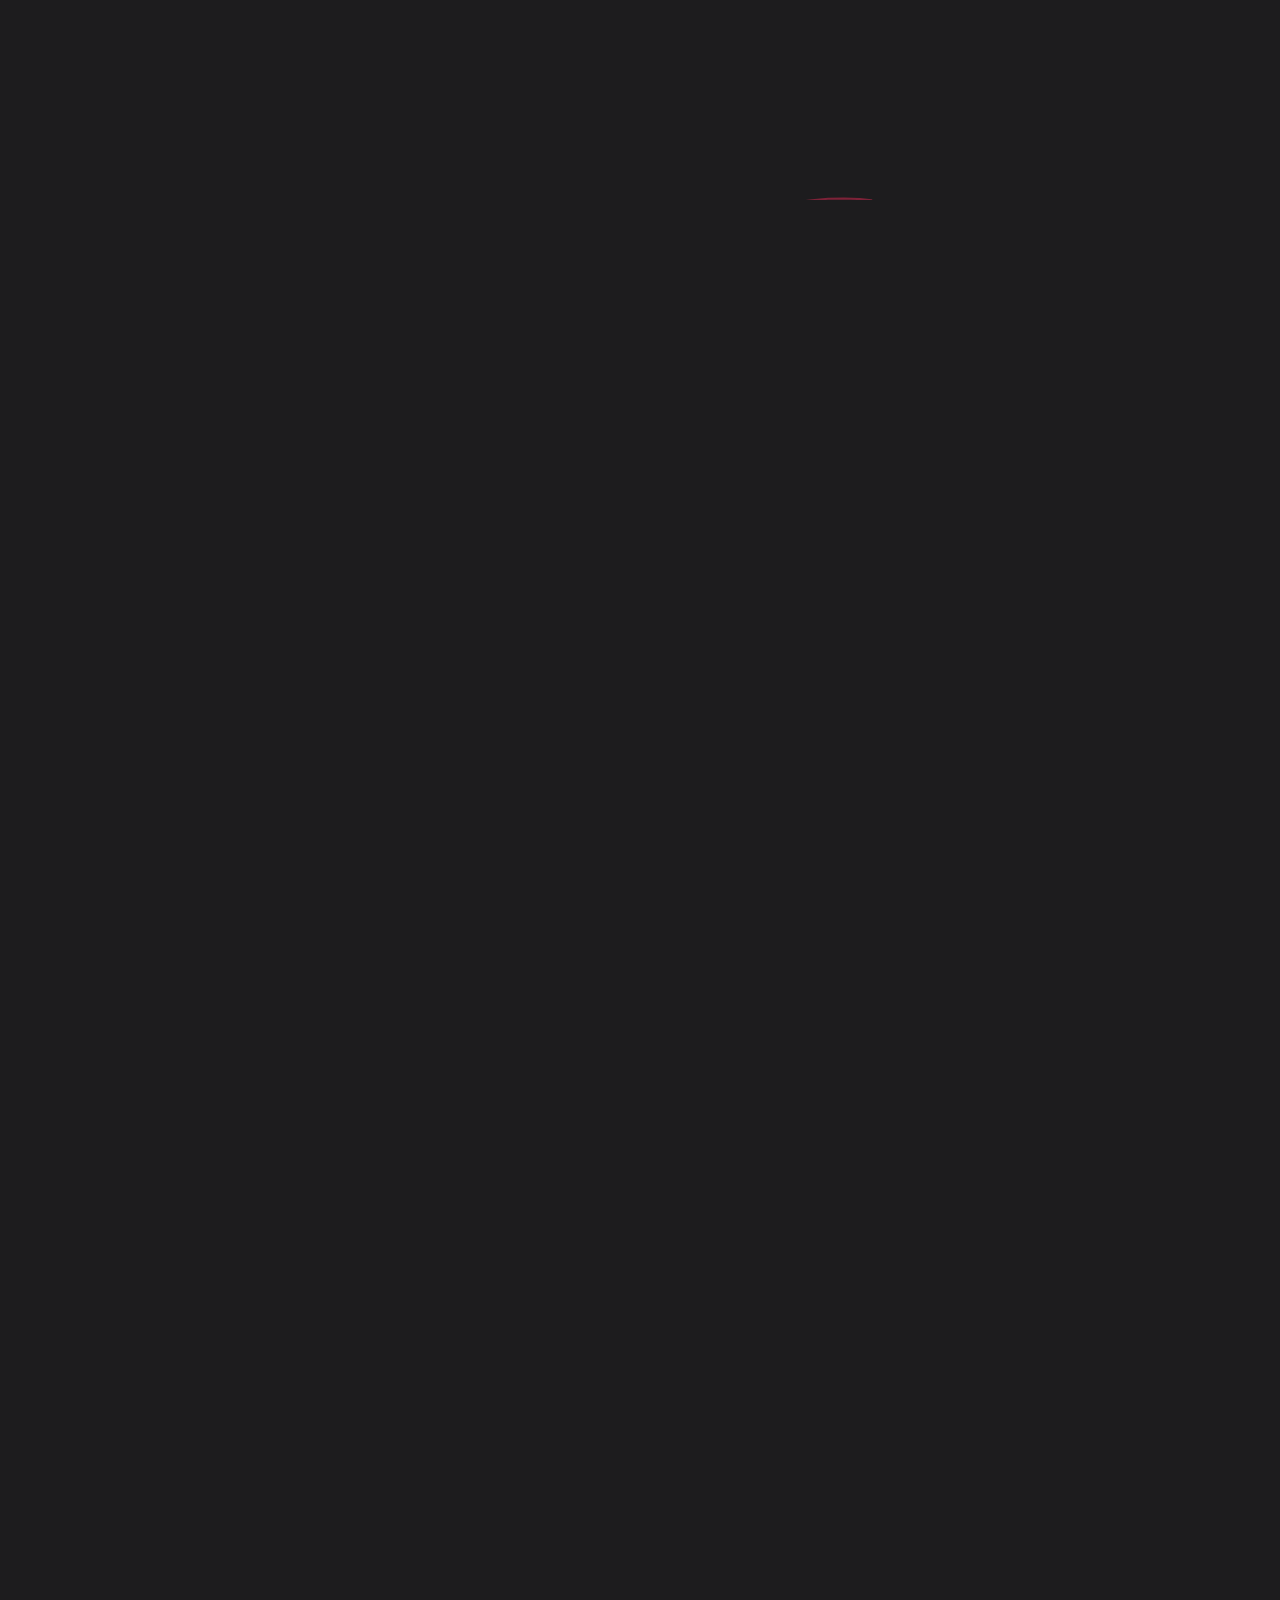
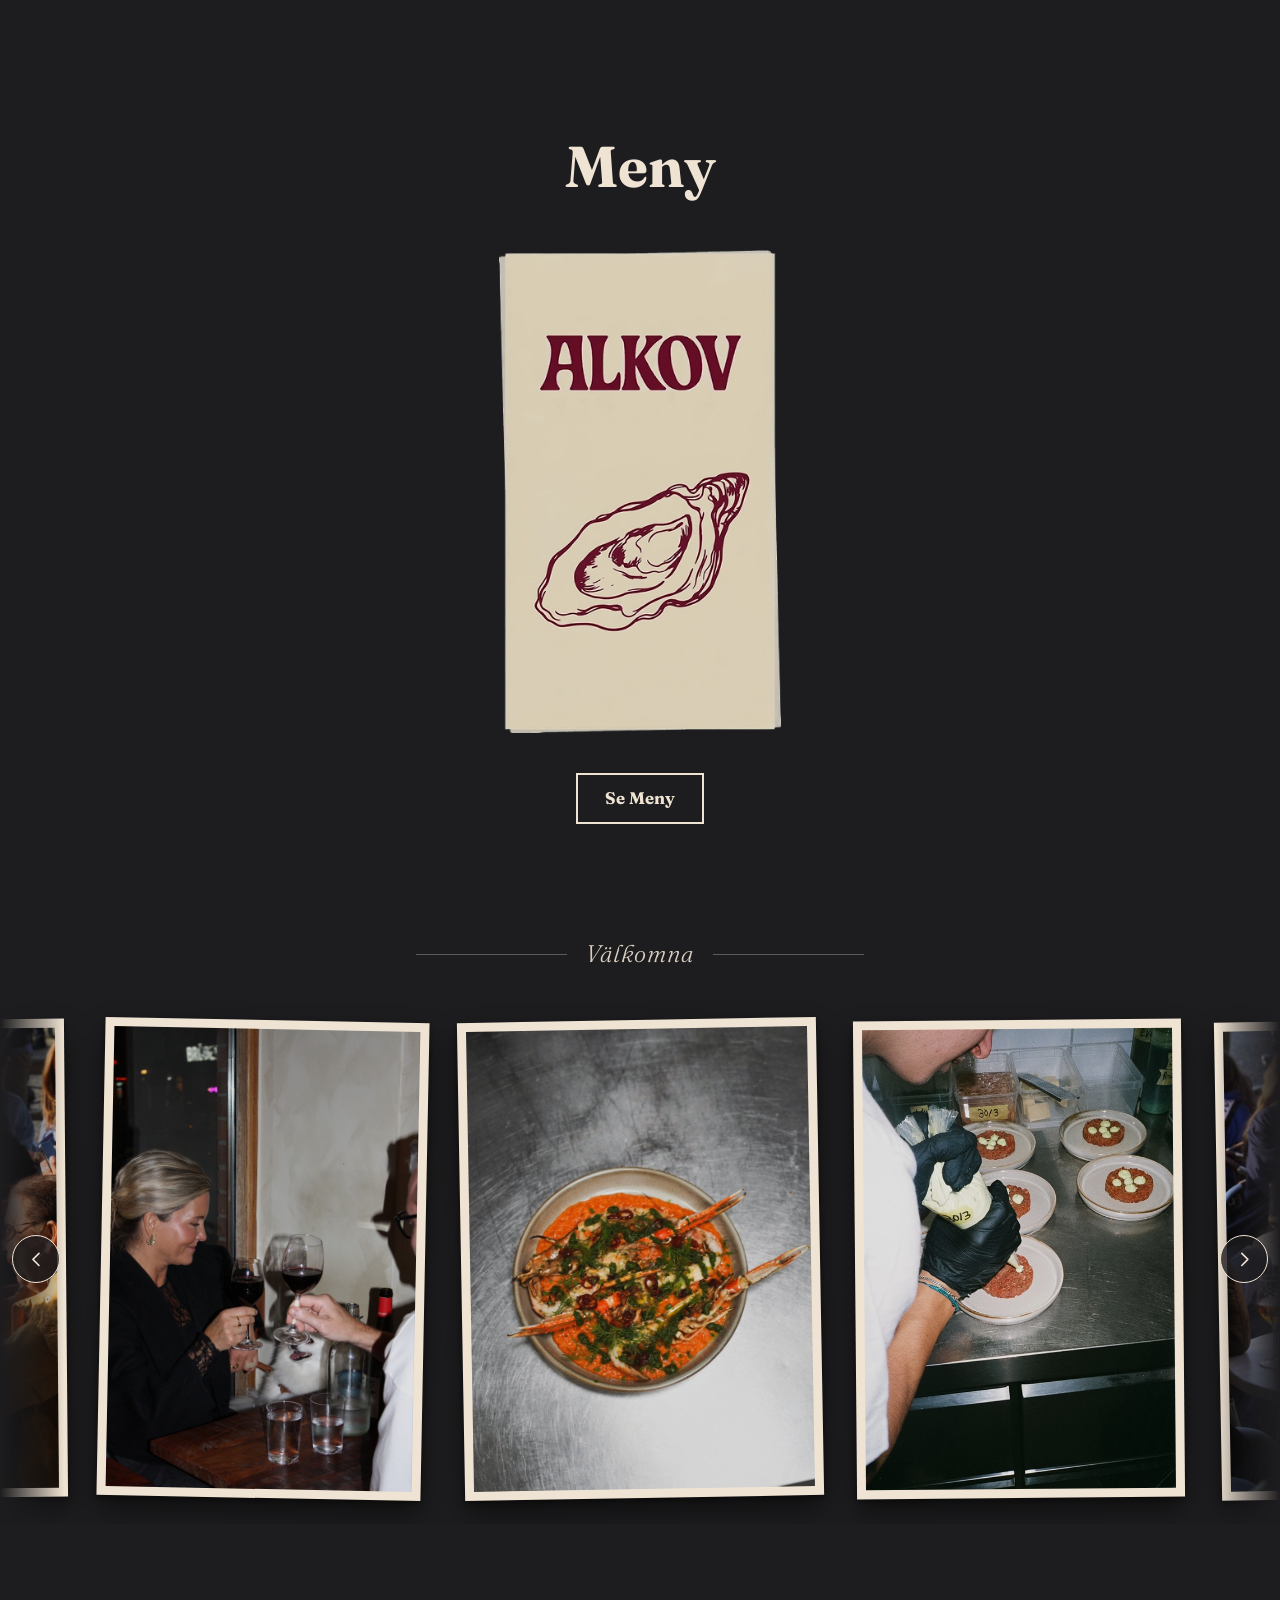
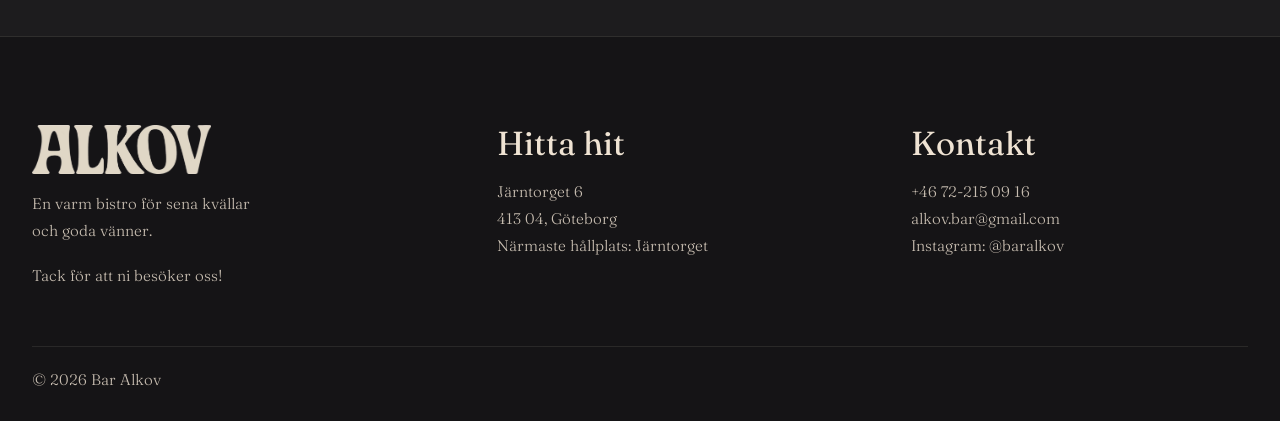
==== commit 2b5a6386: "Karusellen: två nya gästbilder Co-Authored-By: Claude Sonnet 5.5 <noreply@anthropic.com>" ====
--- a/index.html
+++ b/index.html
@@ -16,14 +16,14 @@
   <link rel="preconnect" href="https://fonts.googleapis.com">
   <link rel="preconnect" href="https://fonts.gstatic.com" crossorigin>
   <link href="https://fonts.googleapis.com/css2?family=Fraunces:opsz,wght@9..144,300;9..144,400;9..144,600;9..144,700&family=Inter:wght@500&display=swap" rel="stylesheet">
-  <link rel="stylesheet" href="assets/css/reset.css?v=1792961007">
-  <link rel="stylesheet" href="assets/css/style.css?v=1792961007">
-  <link rel="stylesheet" href="assets/css/home.css?v=1792961007">
-  <link rel="stylesheet" href="assets/css/nav.css?v=1792961007">
-  <link rel="stylesheet" href="assets/css/footer.css?v=1792961007">
+  <link rel="stylesheet" href="assets/css/reset.css?v=1793887988">
+  <link rel="stylesheet" href="assets/css/style.css?v=1793887988">
+  <link rel="stylesheet" href="assets/css/home.css?v=1793887988">
+  <link rel="stylesheet" href="assets/css/nav.css?v=1793887988">
+  <link rel="stylesheet" href="assets/css/footer.css?v=1793887988">
 </head>
 <body class="home">
-  <script src="assets/js/nav.js?v=1792961007"></script>
+  <script src="assets/js/nav.js?v=1793887988"></script>
 
   <!-- Hero: foto + logga -->
   <header class="hero">
@@ -158,8 +158,8 @@
       <div class="gallery__track" id="galleryTrack" tabindex="0" role="region" aria-label="Bilder från Alkov, svep eller använd piltangenterna">
         <figure class="print"><img src="assets/images/galleri/karusell-1.jpg" alt="Gäster och drinkar på Alkov" width="742" height="1000" loading="lazy" decoding="async"></figure>
         <figure class="print"><img src="assets/images/galleri/karusell-2.jpg" alt="Stämning på Alkov" width="540" height="800" loading="lazy" decoding="async"></figure>
-        <figure class="print"><img src="assets/images/galleri/karusell-3.jpg" alt="Kväll på Alkov" width="540" height="800" loading="lazy" decoding="async"></figure>
-        <figure class="print"><img src="assets/images/galleri/karusell-4.jpg" alt="Detaljer från Alkov" width="540" height="800" loading="lazy" decoding="async"></figure>
+        <figure class="print"><img src="assets/images/galleri/gaster-1.jpg" alt="Gäster med öl i kvällssolen på uteserveringen" width="720" height="1080" loading="lazy" decoding="async"></figure>
+        <figure class="print"><img src="assets/images/galleri/gaster-2.jpg" alt="Två gäster skålar i rött vin vid fönstret" width="720" height="1080" loading="lazy" decoding="async"></figure>
       </div>
       <button type="button" class="gallery__arrow gallery__arrow--next" aria-label="Nästa bilder">
         <svg viewBox="0 0 24 24" aria-hidden="true"><path d="M9 5l7 7-7 7"/></svg>
@@ -168,11 +168,11 @@
   </section>
 
 
-  <script src="assets/js/hero-video.js?v=1792961007"></script>
-  <script src="assets/js/main.js?v=1792961007"></script>
-  <script src="assets/js/menu-card.js?v=1792961007"></script>
-  <script src="assets/js/gallery.js?v=1792961007"></script>
-  <script src="assets/js/footer.js?v=1792961007"></script>
+  <script src="assets/js/hero-video.js?v=1793887988"></script>
+  <script src="assets/js/main.js?v=1793887988"></script>
+  <script src="assets/js/menu-card.js?v=1793887988"></script>
+  <script src="assets/js/gallery.js?v=1793887988"></script>
+  <script src="assets/js/footer.js?v=1793887988"></script>
   <script>
     /* Felsökning: öppna sidan med ?debug sist i adressen för att visa en liten mätruta */
     if (/[?&]debug/.test(location.search)) {
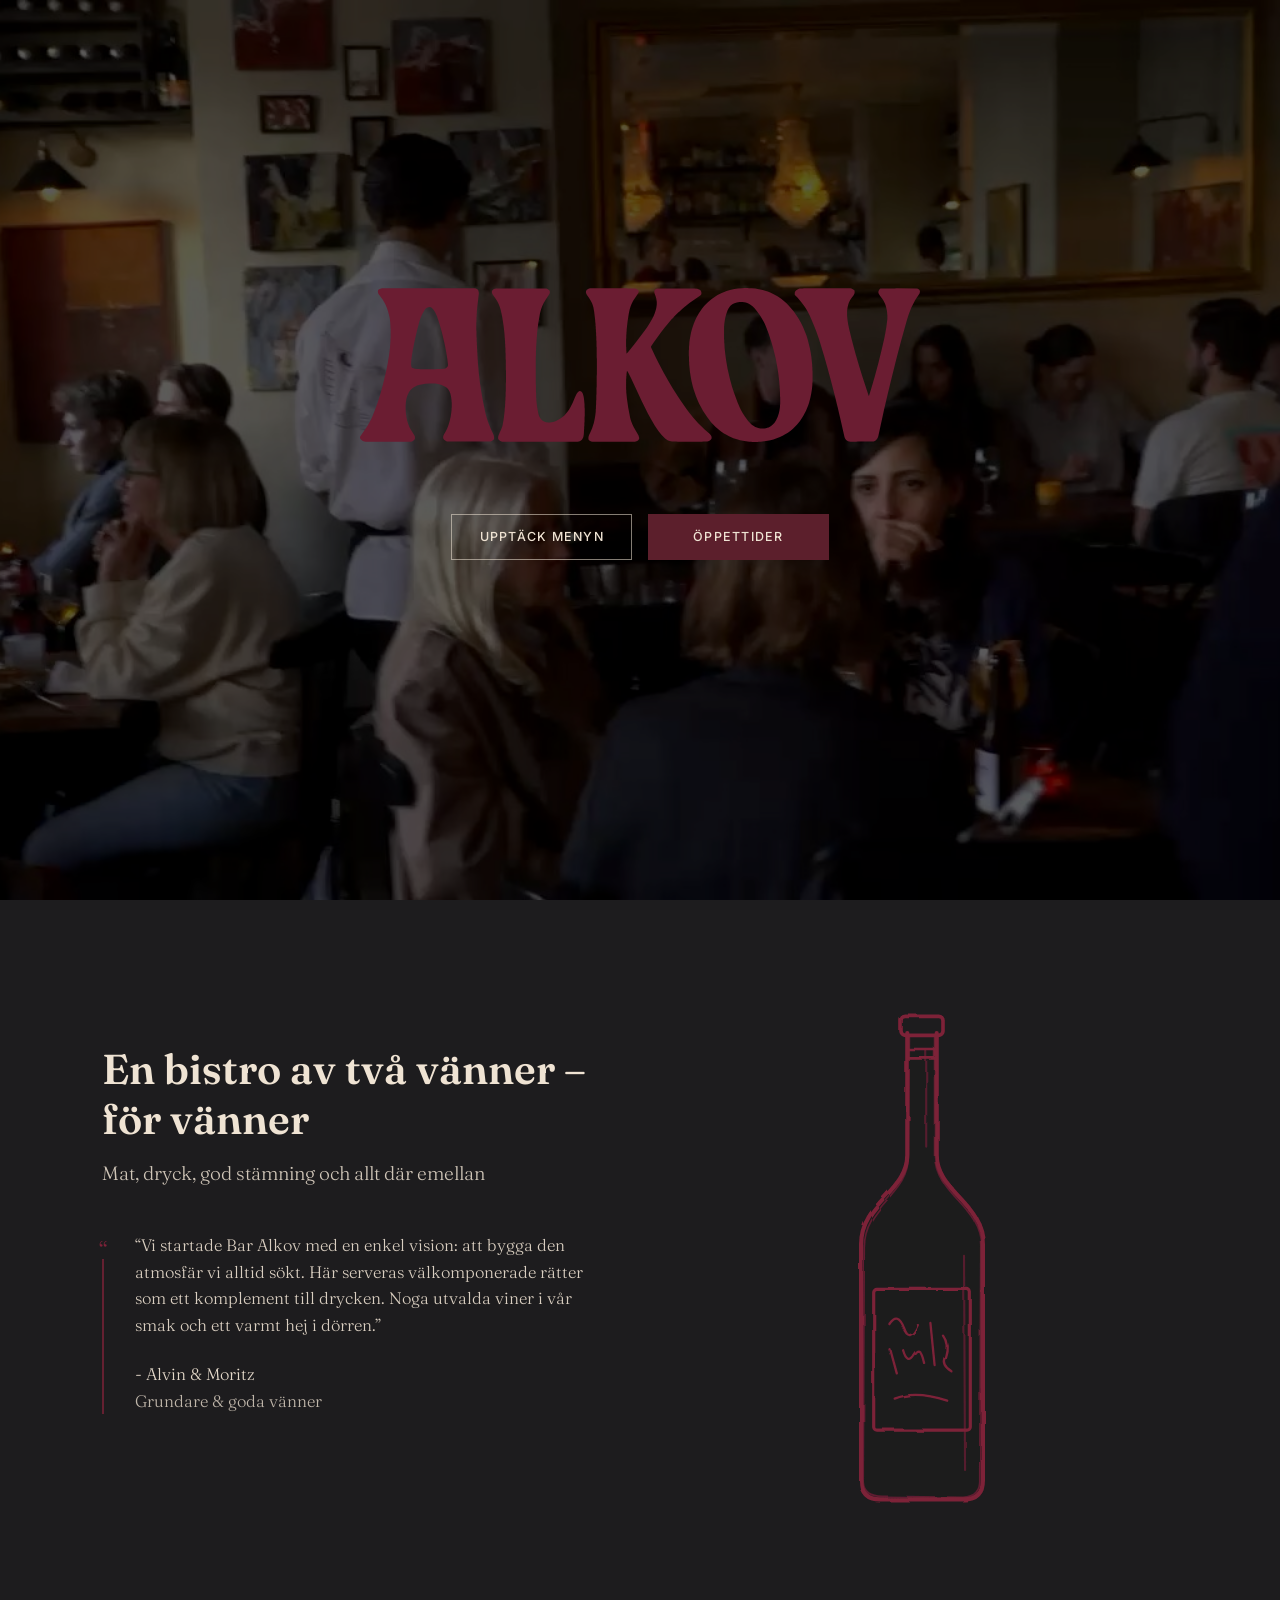
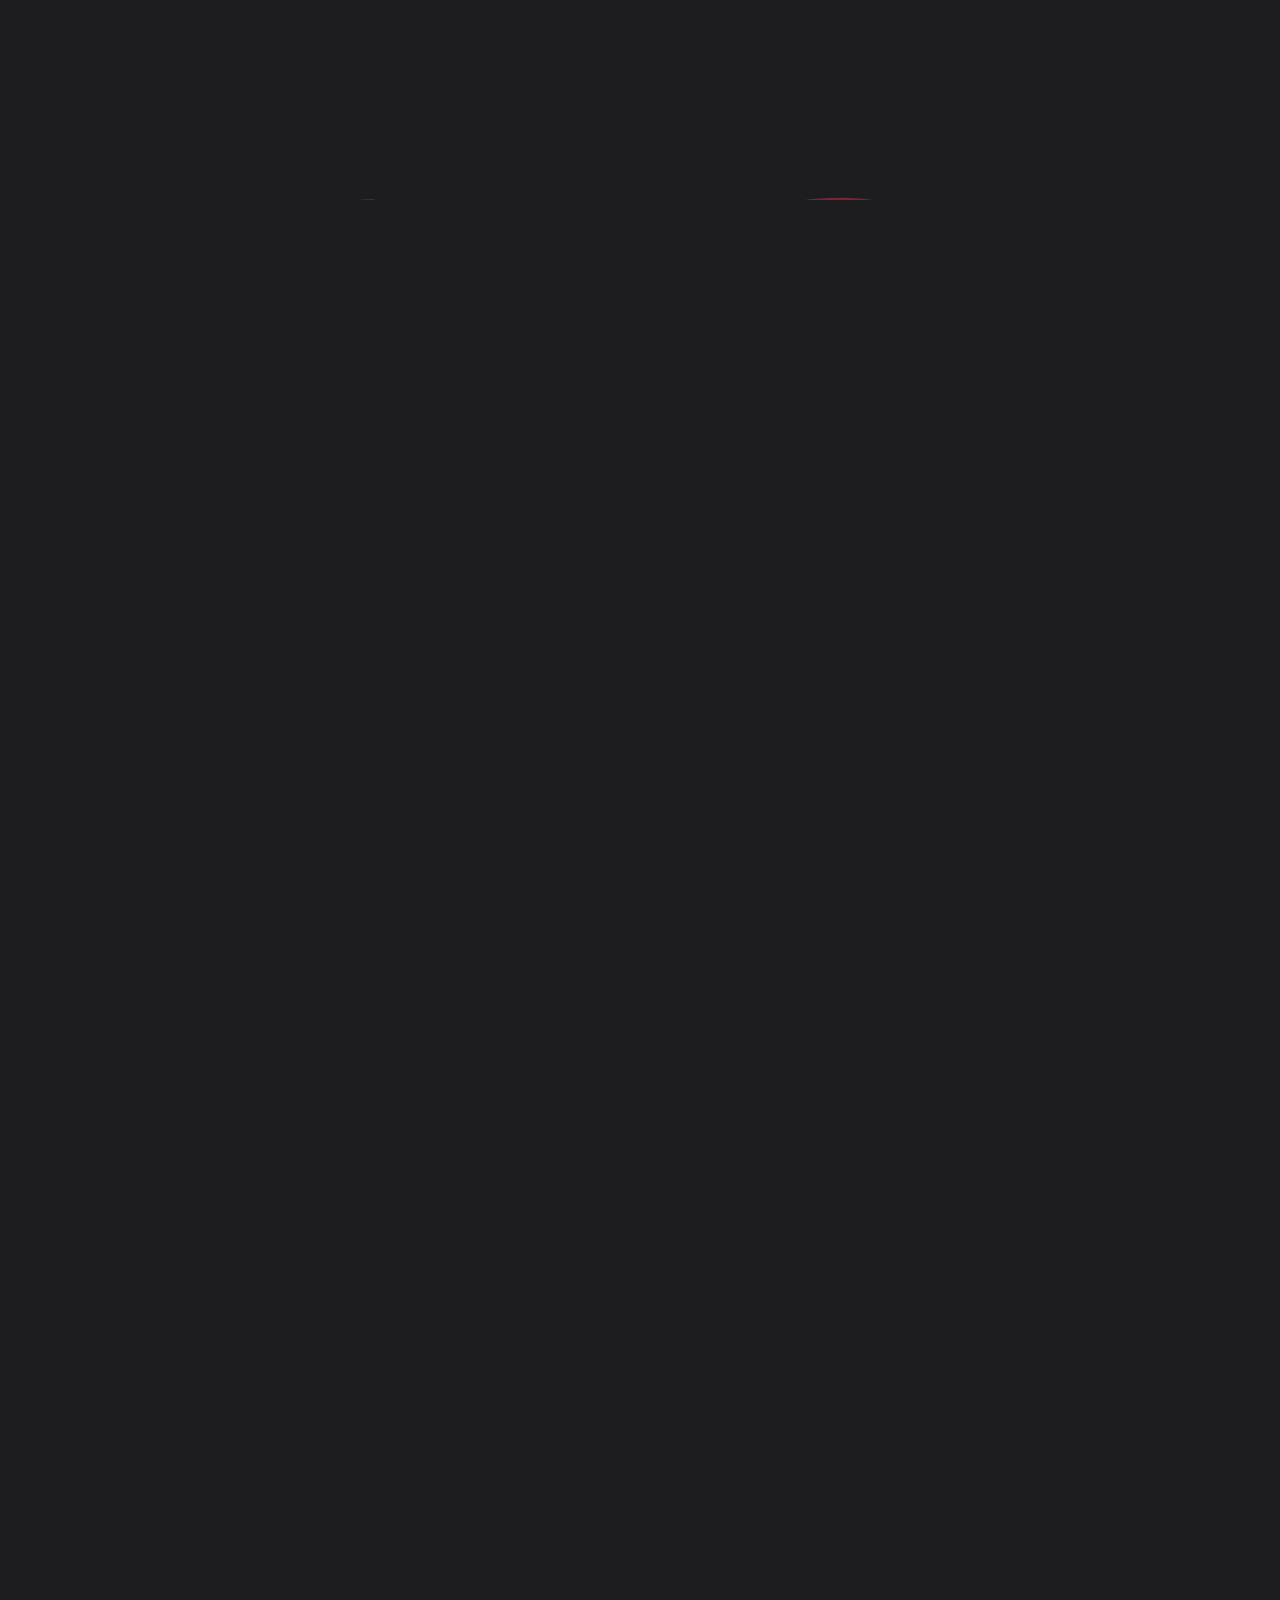
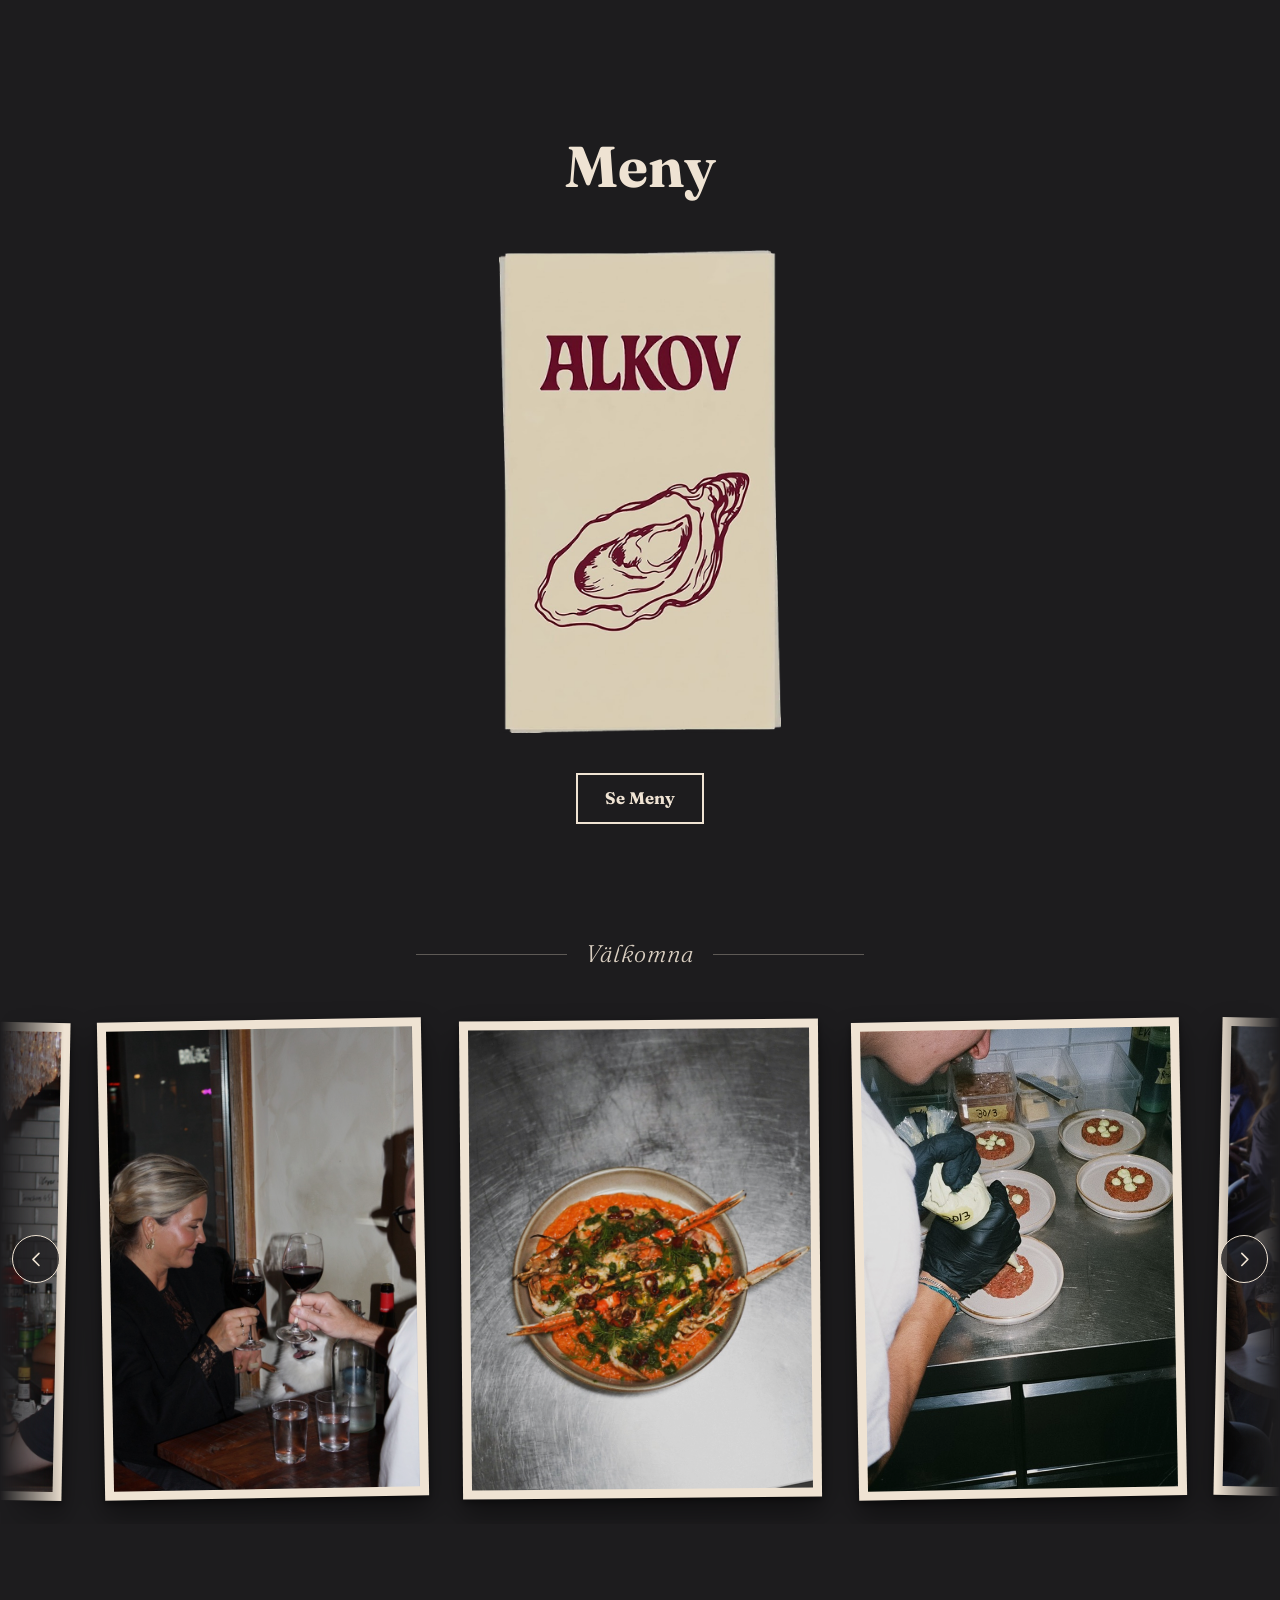
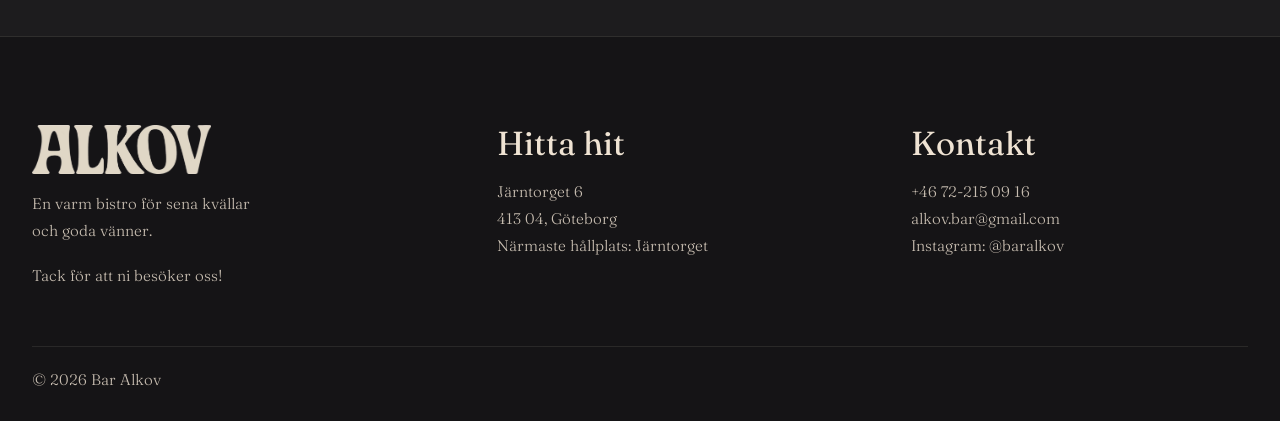
==== commit 77c5bdb0: "Karusellen: bild från baren Co-Authored-By: Claude Sonnet 5.5 <noreply@anthropic.com>" ====
--- a/index.html
+++ b/index.html
@@ -16,14 +16,14 @@
   <link rel="preconnect" href="https://fonts.googleapis.com">
   <link rel="preconnect" href="https://fonts.gstatic.com" crossorigin>
   <link href="https://fonts.googleapis.com/css2?family=Fraunces:opsz,wght@9..144,300;9..144,400;9..144,600;9..144,700&family=Inter:wght@500&display=swap" rel="stylesheet">
-  <link rel="stylesheet" href="assets/css/reset.css?v=1793887988">
-  <link rel="stylesheet" href="assets/css/style.css?v=1793887988">
-  <link rel="stylesheet" href="assets/css/home.css?v=1793887988">
-  <link rel="stylesheet" href="assets/css/nav.css?v=1793887988">
-  <link rel="stylesheet" href="assets/css/footer.css?v=1793887988">
+  <link rel="stylesheet" href="assets/css/reset.css?v=1793888189">
+  <link rel="stylesheet" href="assets/css/style.css?v=1793888189">
+  <link rel="stylesheet" href="assets/css/home.css?v=1793888189">
+  <link rel="stylesheet" href="assets/css/nav.css?v=1793888189">
+  <link rel="stylesheet" href="assets/css/footer.css?v=1793888189">
 </head>
 <body class="home">
-  <script src="assets/js/nav.js?v=1793887988"></script>
+  <script src="assets/js/nav.js?v=1793888189"></script>
 
   <!-- Hero: foto + logga -->
   <header class="hero">
@@ -159,6 +159,7 @@
         <figure class="print"><img src="assets/images/galleri/karusell-1.jpg" alt="Gäster och drinkar på Alkov" width="742" height="1000" loading="lazy" decoding="async"></figure>
         <figure class="print"><img src="assets/images/galleri/karusell-2.jpg" alt="Stämning på Alkov" width="540" height="800" loading="lazy" decoding="async"></figure>
         <figure class="print"><img src="assets/images/galleri/gaster-1.jpg" alt="Gäster med öl i kvällssolen på uteserveringen" width="720" height="1080" loading="lazy" decoding="async"></figure>
+        <figure class="print"><img src="assets/images/galleri/bar.jpg" alt="Bartendern bakom baren med en karaff rött vin" width="720" height="1080" loading="lazy" decoding="async"></figure>
         <figure class="print"><img src="assets/images/galleri/gaster-2.jpg" alt="Två gäster skålar i rött vin vid fönstret" width="720" height="1080" loading="lazy" decoding="async"></figure>
       </div>
       <button type="button" class="gallery__arrow gallery__arrow--next" aria-label="Nästa bilder">
@@ -168,11 +169,11 @@
   </section>
 
 
-  <script src="assets/js/hero-video.js?v=1793887988"></script>
-  <script src="assets/js/main.js?v=1793887988"></script>
-  <script src="assets/js/menu-card.js?v=1793887988"></script>
-  <script src="assets/js/gallery.js?v=1793887988"></script>
-  <script src="assets/js/footer.js?v=1793887988"></script>
+  <script src="assets/js/hero-video.js?v=1793888189"></script>
+  <script src="assets/js/main.js?v=1793888189"></script>
+  <script src="assets/js/menu-card.js?v=1793888189"></script>
+  <script src="assets/js/gallery.js?v=1793888189"></script>
+  <script src="assets/js/footer.js?v=1793888189"></script>
   <script>
     /* Felsökning: öppna sidan med ?debug sist i adressen för att visa en liten mätruta */
     if (/[?&]debug/.test(location.search)) {
